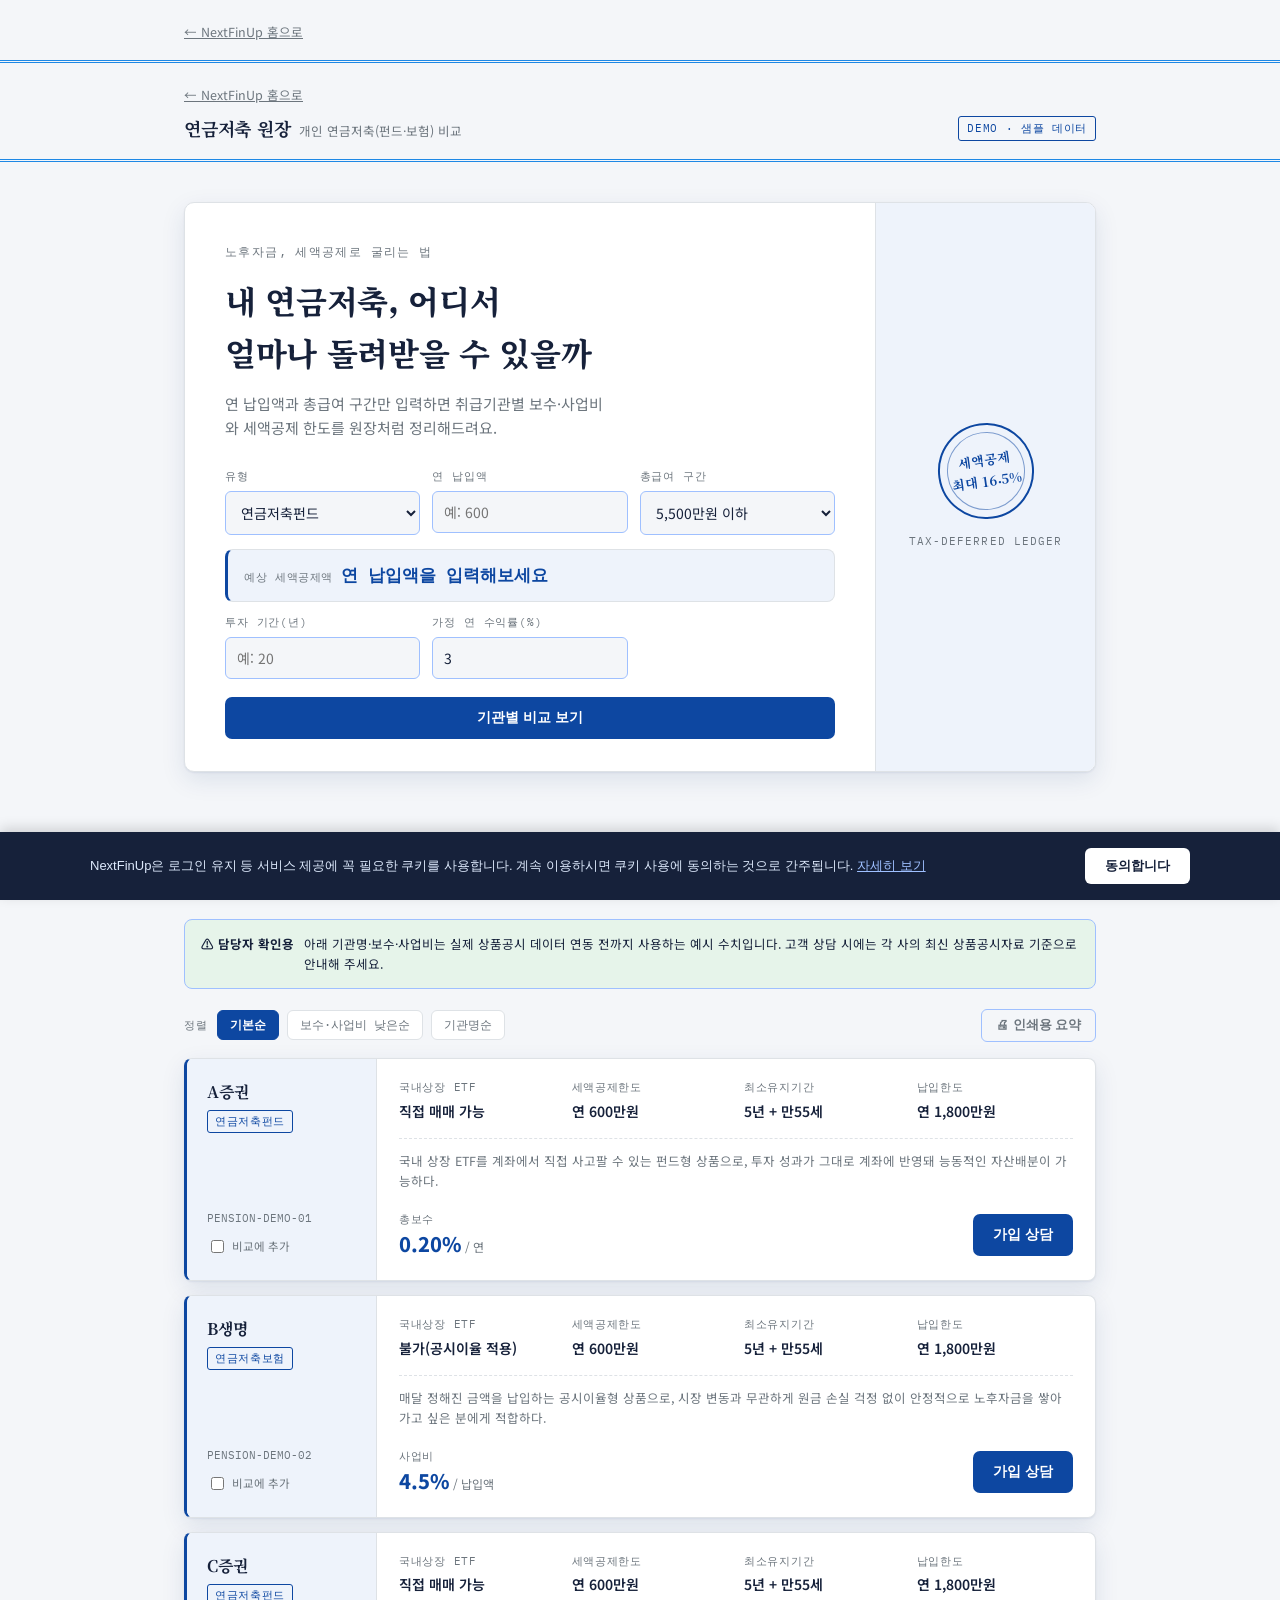
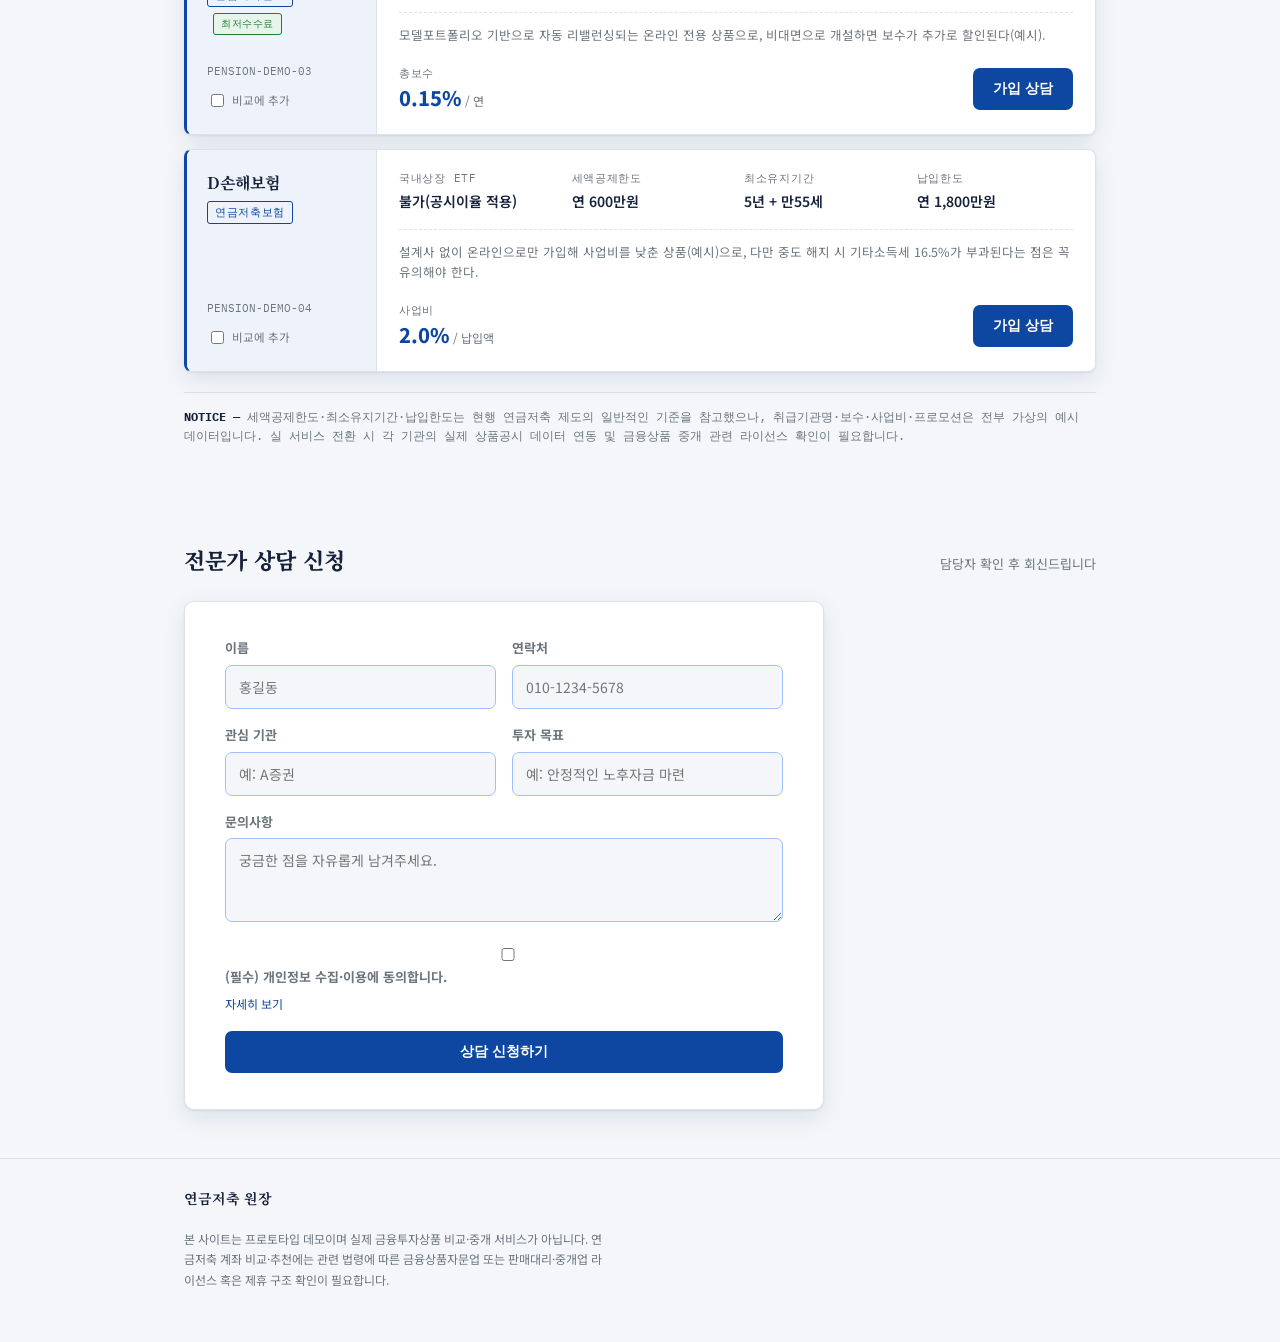
==== index.html @ be90d84a "Extract shared compare/badge/print CSS, clamp calc inputs, fix stale docstring - pension-shared.css:" ====
<!doctype html>
<html lang="ko">
<head>
<meta charset="UTF-8">
<meta name="viewport" content="width=device-width, initial-scale=1.0">
<title>NextFinUp - 연금저축 비교(데모)</title>
<meta name="description" content="연 납입액과 총급여 구간만 입력하면 연금저축 취급기관별 보수·사업비와 세액공제 한도를 한눈에 비교해드립니다.">
<meta property="og:type" content="website">
<meta property="og:title" content="NextFinUp - 연금저축 비교(데모)">
<meta property="og:description" content="연 납입액과 총급여 구간만 입력하면 연금저축 취급기관별 보수·사업비와 세액공제 한도를 한눈에 비교해드립니다.">
<meta name="twitter:card" content="summary">
<meta name="twitter:title" content="NextFinUp - 연금저축 비교(데모)">
<meta name="twitter:description" content="연 납입액과 총급여 구간만 입력하면 연금저축 취급기관별 보수·사업비와 세액공제 한도를 한눈에 비교해드립니다.">
<link rel="icon" type="image/x-icon" href="/static/articles/favicon.ico">
<link rel="icon" type="image/png" sizes="32x32" href="/static/articles/favicon-32x32.png">
<link rel="icon" type="image/png" sizes="16x16" href="/static/articles/favicon-16x16.png">
<link rel="apple-touch-icon" sizes="180x180" href="/static/articles/apple-touch-icon.png">
<link rel="preconnect" href="https://fonts.googleapis.com">
<link href="https://fonts.googleapis.com/css2?family=Noto+Serif+KR:wght@500;600;700&family=Noto+Sans+KR:wght@400;500;700&family=IBM+Plex+Mono:wght@500;600&display=swap" rel="stylesheet">
<style>
  :root {
    /* NextFinUp 브랜드 블루 — 홈페이지(nextfinup.com)와 동일 팔레트 */
    --ink: #16213a;
    --ink-soft: #6c757d;
    --paper: #f4f6f9;
    --card: #ffffff;
    --card-stub: #eef3fb;
    --line: #dee2e6;
    --line-strong: #9fc0ff;
    --accent: #0d47a1;
    --accent-soft: #1e88e5;
    --accent-ink: #ffffff;
    --seal: #c62828;
    --success: #1e7e34;
    --success-bg: #e6f4ea;
    --shadow: 0 1px 2px rgba(13,45,110,0.08), 0 8px 24px rgba(13,45,110,0.10);
  }
  @media (prefers-color-scheme: dark) {
    :root {
      --ink: #eef1f7;
      --ink-soft: #9fb0c9;
      --paper: #0d1626;
      --card: #142238;
      --card-stub: #1b2c47;
      --line: #2c3e5c;
      --line-strong: #3f6fb0;
      --accent: #4d8ee0;
      --accent-soft: #7db3ee;
      --accent-ink: #0d1626;
      --seal: #e57373;
      --success: #7fd19f;
      --success-bg: #163524;
      --shadow: 0 1px 2px rgba(0,0,0,0.3), 0 12px 32px rgba(0,0,0,0.4);
    }
  }
  :root[data-theme="dark"] {
    --ink: #eef1f7; --ink-soft: #9fb0c9; --paper: #0d1626; --card: #142238; --card-stub: #1b2c47;
    --line: #2c3e5c; --line-strong: #3f6fb0; --accent: #4d8ee0; --accent-soft: #7db3ee; --accent-ink: #0d1626;
    --seal: #e57373; --success: #7fd19f; --success-bg: #163524; --shadow: 0 1px 2px rgba(0,0,0,0.3), 0 12px 32px rgba(0,0,0,0.4);
  }
  :root[data-theme="light"] {
    --ink: #16213a; --ink-soft: #6c757d; --paper: #f4f6f9; --card: #ffffff; --card-stub: #eef3fb;
    --line: #dee2e6; --line-strong: #9fc0ff; --accent: #0d47a1; --accent-soft: #1e88e5; --accent-ink: #ffffff;
    --seal: #c62828; --success: #1e7e34; --success-bg: #e6f4ea; --shadow: 0 1px 2px rgba(13,45,110,0.08), 0 8px 24px rgba(13,45,110,0.10);
  }

  * { box-sizing: border-box; }
  html { color-scheme: light dark; }
  body {
    margin: 0;
    background: var(--paper);
    color: var(--ink);
    font-family: 'Noto Sans KR', -apple-system, BlinkMacSystemFont, 'Malgun Gothic', 'Apple SD Gothic Neo', sans-serif;
    line-height: 1.6;
    -webkit-font-smoothing: antialiased;
  }
  .mono { font-family: 'IBM Plex Mono', 'SF Mono', 'Consolas', 'Menlo', monospace; font-variant-numeric: tabular-nums; }
  .serif { font-family: 'Noto Serif KR', serif; }
  a { color: inherit; }
  .wrap { max-width: 960px; margin: 0 auto; padding: 0 24px; }
  h1, h2, h3 { text-wrap: balance; margin: 0; font-family: 'Noto Serif KR', serif; }
  :focus-visible { outline: 2px solid var(--accent); outline-offset: 2px; }

  @media (prefers-reduced-motion: no-preference) {
    .rise { animation: rise 0.6s cubic-bezier(.2,.7,.3,1) both; }
    .rise-delay-1 { animation-delay: .08s; }
    .rise-delay-2 { animation-delay: .16s; }
    @keyframes rise { from { opacity: 0; transform: translateY(10px); } to { opacity: 1; transform: none; } }
  }

  header { padding: 18px 0 16px; border-bottom: 3px double var(--accent-soft); }
  .back-link { font-size: 12.5px; color: var(--ink-soft); }
  .back-link:hover { color: var(--accent); }
  .brand-row { display: flex; align-items: center; justify-content: space-between; gap: 12px; margin-top: 8px; flex-wrap: wrap; }
  .brand { display: flex; align-items: baseline; gap: 8px; }
  .brand-mark { font-family: 'Noto Serif KR', serif; font-weight: 700; font-size: 18px; letter-spacing: -0.01em; }
  .brand-sub { font-size: 12.5px; color: var(--ink-soft); }
  .demo-chip {
    font-family: 'IBM Plex Mono', monospace; font-size: 11px; letter-spacing: 0.06em; text-transform: uppercase;
    color: var(--accent); border: 1px solid var(--accent); border-radius: 3px; padding: 3px 8px;
  }

  /* ---------- hero: passbook cover ---------- */
  .hero { padding: 40px 0; }
  .passbook {
    background: var(--card);
    border: 1px solid var(--line);
    border-radius: 10px;
    box-shadow: var(--shadow);
    display: grid;
    grid-template-columns: 1fr 220px;
    overflow: hidden;
    position: relative;
  }
  .passbook-main { padding: 40px 40px 32px; }
  .eyebrow {
    font-family: 'IBM Plex Mono', monospace; font-size: 11.5px; letter-spacing: 0.12em; text-transform: uppercase;
    color: var(--ink-soft); margin-bottom: 14px;
  }
  .hero-title { font-size: 32px; font-weight: 800; letter-spacing: -0.01em; max-width: 22ch; }
  .hero-desc { margin: 14px 0 28px; color: var(--ink-soft); font-size: 15px; max-width: 48ch; }

  .calc-grid { display: grid; grid-template-columns: repeat(3, 1fr); gap: 12px; }
  .field label {
    display: block; font-family: 'IBM Plex Mono', monospace; font-size: 10.5px; letter-spacing: 0.08em;
    text-transform: uppercase; color: var(--ink-soft); margin-bottom: 6px;
  }
  .field input, .field select {
    width: 100%; background: var(--paper); border: 1px solid var(--line-strong); border-radius: 6px;
    padding: 10px 11px; font-size: 14px; color: var(--ink); font-family: inherit;
  }
  .field input:focus, .field select:focus { border-color: var(--accent); }

  .calc-result {
    display: flex; align-items: baseline; flex-wrap: wrap; gap: 8px;
    margin-top: 14px; padding: 12px 16px;
    background: var(--card-stub); border: 1px solid var(--line); border-left: 3px solid var(--accent);
    border-radius: 8px;
    transition: border-color 0.2s ease, background-color 0.2s ease;
  }
  .calc-result-label {
    font-family: 'IBM Plex Mono', monospace; font-size: 10.5px; letter-spacing: 0.06em; text-transform: uppercase; color: var(--ink-soft);
  }
  .calc-result-value { font-size: 17px; font-weight: 800; color: var(--accent); }
  .calc-result-note { font-size: 11px; color: var(--ink-soft); }
  @media (prefers-reduced-motion: no-preference) {
    .calc-result.updated { animation: calc-pulse 0.4s ease; }
  }
  @keyframes calc-pulse { 0% { background: var(--success-bg); } 100% { background: var(--card-stub); } }

  .calc-grid-sim { margin-top: 12px; }
  .calc-result-sim { margin-top: 10px; }
  .calc-sim-disclaimer {
    flex-basis: 100%; font-size: 10.5px; color: var(--ink-soft); line-height: 1.5; margin-top: 4px;
  }

  .btn {
    display: inline-flex; align-items: center; justify-content: center; gap: 6px; border: none; border-radius: 7px;
    font-weight: 700; font-size: 14px; cursor: pointer; padding: 12px 20px; background: var(--accent); color: var(--accent-ink);
    transition: transform 0.2s cubic-bezier(.2,.8,.2,1), box-shadow 0.2s cubic-bezier(.2,.8,.2,1);
  }
  .btn:hover { transform: translateY(-2px); box-shadow: 0 8px 20px rgba(13,71,161,0.30); }
  .btn:active { transform: translateY(0); }
  .btn-block { width: 100%; margin-top: 18px; }

  /* passbook cover panel with wax-seal stamp */
  .passbook-cover {
    background: var(--card-stub);
    border-left: 1px solid var(--line);
    padding: 28px;
    display: flex;
    flex-direction: column;
    align-items: center;
    justify-content: center;
    gap: 14px;
  }
  .seal {
    width: 96px; height: 96px; border-radius: 50%;
    border: 2px solid var(--accent);
    color: var(--accent);
    display: flex; align-items: center; justify-content: center;
    text-align: center;
    font-family: 'Noto Serif KR', serif; font-weight: 700; font-size: 13px; letter-spacing: 0.02em;
    transform: rotate(-8deg);
    position: relative;
    transition: transform 0.3s cubic-bezier(.2,.8,.2,1);
  }
  .passbook:hover .seal { transform: rotate(0deg) scale(1.04); }
  .seal::before {
    content: ""; position: absolute; inset: 7px; border: 1px solid var(--accent); border-radius: 50%; opacity: .5;
  }
  .cover-label { font-family: 'IBM Plex Mono', monospace; font-size: 10.5px; letter-spacing: 0.1em; text-transform: uppercase; color: var(--ink-soft); text-align: center; }

  @media (max-width: 760px) {
    .passbook { grid-template-columns: 1fr; }
    .passbook-cover { border-left: none; border-top: 1px solid var(--line); flex-direction: row; padding: 20px; }
    .calc-grid { grid-template-columns: 1fr 1fr; }
  }

  section { padding: 48px 0; }
  .section-head { display: flex; align-items: baseline; justify-content: space-between; gap: 16px; margin-bottom: 24px; flex-wrap: wrap; }
  .section-title { font-size: 22px; font-weight: 800; }
  .section-note { font-size: 13px; color: var(--ink-soft); }

  .sort-bar { display: flex; align-items: center; gap: 8px; margin-bottom: 16px; flex-wrap: wrap; }
  .sort-label { font-family: 'IBM Plex Mono', monospace; font-size: 10.5px; letter-spacing: 0.06em; text-transform: uppercase; color: var(--ink-soft); margin-right: 2px; }
  .sort-btn {
    font-family: 'IBM Plex Mono', monospace; font-size: 11.5px; color: var(--ink-soft);
    background: var(--card); border: 1px solid var(--line); border-radius: 6px; padding: 6px 12px;
    cursor: pointer; transition: color 0.2s ease, border-color 0.2s ease, background-color 0.2s ease, transform 0.2s ease;
  }
  .sort-btn:hover { color: var(--accent); border-color: var(--line-strong); transform: translateY(-1px); }
  .sort-btn.active { color: var(--accent-ink); background: var(--accent); border-color: var(--accent); font-weight: 700; }

  /* ---------- comparison: ledger entry cards ---------- */
  .plans { display: flex; flex-direction: column; gap: 14px; transition: opacity 0.18s ease; }
  .plans.resorting { opacity: 0.35; }
  .ledger-entry {
    background: var(--card);
    border: 1px solid var(--line);
    border-left: 3px solid var(--accent);
    border-radius: 8px;
    box-shadow: var(--shadow);
    display: grid;
    grid-template-columns: 190px 1fr;
    overflow: hidden;
    transition: box-shadow 0.25s cubic-bezier(.2,.8,.2,1), border-color 0.25s ease;
  }
  .ledger-entry:hover {
    box-shadow: 0 6px 12px rgba(13,45,110,0.10), 0 20px 40px rgba(13,45,110,0.14);
    border-color: var(--line-strong);
  }

  .ledger-stub {
    background: var(--card-stub);
    padding: 20px;
    border-right: 1px solid var(--line);
    display: flex; flex-direction: column; justify-content: space-between;
  }
  .inst-name { font-family: 'Noto Serif KR', serif; font-size: 16px; font-weight: 700; }
  .type-tag {
    display: inline-block; margin-top: 6px; font-family: 'IBM Plex Mono', monospace; font-size: 10.5px;
    letter-spacing: 0.06em; text-transform: uppercase; color: var(--accent); border: 1px solid var(--accent);
    border-radius: 3px; padding: 2px 7px;
  }
  .acct-footer { margin-top: 14px; }
  .acct-no { font-family: 'IBM Plex Mono', monospace; font-size: 11px; color: var(--ink-soft); }

  .ledger-body { padding: 20px 22px; display: flex; flex-direction: column; gap: 16px; }
  .ledger-grid { display: grid; grid-template-columns: repeat(4, 1fr); gap: 16px; }
  .ledger-item .k { font-family: 'IBM Plex Mono', monospace; font-size: 10.5px; letter-spacing: 0.07em; text-transform: uppercase; color: var(--ink-soft); margin-bottom: 4px; }
  .ledger-item .v { font-size: 14px; font-weight: 600; }
  .ledger-feature { font-size: 12.5px; color: var(--ink-soft); border-top: 1px dashed var(--line); padding-top: 12px; }

  .ledger-footer { display: flex; align-items: center; justify-content: space-between; gap: 16px; padding-top: 4px; }
  .fee .k { font-family: 'IBM Plex Mono', monospace; font-size: 10.5px; letter-spacing: 0.07em; text-transform: uppercase; color: var(--ink-soft); }
  .fee .v { font-size: 20px; font-weight: 800; color: var(--accent); }
  .fee .unit { font-size: 12px; font-weight: 400; color: var(--ink-soft); margin-left: 4px; }

  @media (max-width: 700px) {
    .ledger-entry { grid-template-columns: 1fr; }
    .ledger-stub { border-right: none; border-bottom: 1px solid var(--line); flex-direction: row; align-items: center; justify-content: space-between; }
    .ledger-body { padding: 16px 18px; gap: 14px; }
    .ledger-grid { grid-template-columns: 1fr 1fr; gap: 12px; }
    .ledger-footer { flex-direction: column; align-items: stretch; gap: 12px; }
    .ledger-footer .btn { width: 100%; }
    .ledger-footer { flex-direction: column; align-items: stretch; }
  }

  .terms-strip {
    margin-top: 20px; padding-top: 14px; border-top: 1px solid var(--line);
    font-family: 'IBM Plex Mono', monospace; font-size: 11.5px; line-height: 1.7; color: var(--ink-soft);
  }
  .terms-strip strong { color: var(--ink); }

  .consult { background: var(--card); border: 1px solid var(--line); border-radius: 10px; box-shadow: var(--shadow); padding: 36px 40px; max-width: 640px; }
  .consult-grid { display: grid; grid-template-columns: 1fr 1fr; gap: 16px; }
  .consult-grid .full { grid-column: 1 / -1; }
  .consult-grid label { display: block; font-size: 13px; font-weight: 700; color: var(--ink-soft); margin-bottom: 6px; }
  .consult-grid input, .consult-grid textarea {
    width: 100%; background: var(--paper); border: 1px solid var(--line-strong); border-radius: 7px;
    padding: 11px 13px; font-size: 14px; color: var(--ink); font-family: inherit;
  }
  .consult-grid input:focus, .consult-grid textarea:focus { border-color: var(--accent); }
  .consult-success { display: none; margin-top: 14px; background: var(--success-bg); color: var(--success); padding: 12px 16px; border-radius: 8px; font-size: 13px; font-weight: 600; }
  @media (max-width: 560px) { .consult { padding: 28px 22px; } .consult-grid { grid-template-columns: 1fr; } }

  .data-callout {
    display: flex; gap: 10px; align-items: flex-start; margin-bottom: 20px; padding: 14px 16px;
    background: var(--success-bg); border: 1px solid var(--line-strong); border-radius: 8px;
    font-size: 12.5px; line-height: 1.6; color: var(--ink);
  }
  .data-callout strong { white-space: nowrap; }

  .consent-row { display: flex; align-items: flex-start; gap: 8px; font-size: 12.5px; color: var(--ink-soft); }
  .consent-row input[type="checkbox"] { margin-top: 3px; flex-shrink: 0; }
  .consent-details { margin-top: 6px; font-size: 12px; color: var(--ink-soft); }
  .consent-details summary { cursor: pointer; color: var(--accent); display: inline; }
  .consent-details[open] summary { margin-bottom: 6px; }
  .consent-notice { margin: 6px 0 0; padding-left: 16px; }
  .consent-notice li { margin-bottom: 2px; }

  footer { border-top: 1px solid var(--line); padding: 28px 0 40px; }
  .footer-row { display: flex; flex-direction: column; gap: 8px; }
  .footer-brand { font-family: 'Noto Serif KR', serif; font-weight: 700; font-size: 14px; }
  .footer-note { font-size: 12px; color: var(--ink-soft); max-width: 60ch; line-height: 1.7; }
</style>
<link rel="stylesheet" href="pension-shared.css">
</head>
<body>

  <header id="app-header-fallback" style="visibility: hidden;">
    <div class="wrap">
      <a href="/" class="back-link">← NextFinUp 홈으로</a>
    </div>
  </header>
  <script>
    fetch('/partials/header/').then(function (r) { return r.ok ? r.text() : Promise.reject(); })
      .then(function (html) {
        var fallback = document.getElementById('app-header-fallback');
        var wrapper = document.createElement('div');
        wrapper.innerHTML = html;
        fallback.replaceWith.apply(fallback, Array.from(wrapper.childNodes));
      })
      .catch(function () {
        document.getElementById('app-header-fallback').style.visibility = 'visible';
      });
  </script>

  <header>
    <div class="wrap">
      <a href="/" class="back-link">← NextFinUp 홈으로</a>
      <div class="brand-row">
        <div class="brand">
          <span class="brand-mark">연금저축 원장</span>
          <span class="brand-sub">개인 연금저축(펀드·보험) 비교</span>
        </div>
        <span class="demo-chip">Demo · 샘플 데이터</span>
      </div>
    </div>
  </header>

  <section class="hero">
    <div class="wrap">
      <div class="passbook rise">
        <div class="passbook-main">
          <div class="eyebrow">노후자금, 세액공제로 굴리는 법</div>
          <h1 class="hero-title">내 연금저축, 어디서<br>얼마나 돌려받을 수 있을까</h1>
          <p class="hero-desc">연 납입액과 총급여 구간만 입력하면 취급기관별 보수·사업비와 세액공제 한도를 원장처럼 정리해드려요.</p>

          <div class="calc-grid">
            <div class="field">
              <label for="type">유형</label>
              <select id="type">
                <option>연금저축펀드</option>
                <option>연금저축보험</option>
              </select>
            </div>
            <div class="field">
              <label for="amount">연 납입액</label>
              <input id="amount" type="number" placeholder="예: 600" min="0" max="1800" oninput="if(this.value>1800) this.value=1800">
            </div>
            <div class="field">
              <label for="salary">총급여 구간</label>
              <select id="salary">
                <option>5,500만원 이하</option>
                <option>5,500만원 초과</option>
              </select>
            </div>
          </div>
          <div class="calc-result" id="calcResult" aria-live="polite">
            <span class="calc-result-label">예상 세액공제액</span>
            <span class="calc-result-value mono" id="calcResultValue">연 납입액을 입력해보세요</span>
            <span class="calc-result-note mono" id="calcResultNote"></span>
          </div>

          <div class="calc-grid calc-grid-sim">
            <div class="field">
              <label for="years">투자 기간(년)</label>
              <input id="years" type="number" placeholder="예: 20" min="1" max="60" oninput="if(this.value>60) this.value=60">
            </div>
            <div class="field">
              <label for="returnRate">가정 연 수익률(%)</label>
              <input id="returnRate" type="number" placeholder="예: 3" min="0" max="15" step="0.1" value="3" oninput="if(this.value>15) this.value=15">
            </div>
          </div>
          <div class="calc-result calc-result-sim" id="calcSimResult" aria-live="polite" style="display:none;">
            <span class="calc-result-label">예상 만기 적립금</span>
            <span class="calc-result-value mono" id="calcSimValue">-</span>
            <span class="calc-result-note mono" id="calcSimNote"></span>
            <p class="calc-sim-disclaimer">사용자가 입력한 가정 수익률로 계산한 단순 추정치이며, 보수·사업비·세금은 반영하지 않았습니다. 실제 수익률을 보장하지 않으며 투자권유가 아닙니다.</p>
          </div>

          <button type="button" class="btn btn-block" onclick="document.getElementById('plans').scrollIntoView({behavior:'smooth'})">기관별 비교 보기</button>
        </div>
        <div class="passbook-cover">
          <div class="seal">세액공제<br>최대 16.5%</div>
          <div class="cover-label">Tax-Deferred Ledger</div>
        </div>
      </div>
    </div>
  </section>

  <section id="plans">
    <div class="wrap">
      <div class="section-head">
        <h2 class="section-title">취급기관 비교 원장</h2>
        <span class="section-note">예시 데이터 4건</span>
      </div>

      <div class="data-callout">
        <strong>⚠ 담당자 확인용</strong>
        <span>아래 기관명·보수·사업비는 실제 상품공시 데이터 연동 전까지 사용하는 예시 수치입니다. 고객 상담 시에는 각 사의 최신 상품공시자료 기준으로 안내해 주세요.</span>
      </div>

      <div class="sort-bar" role="group" aria-label="비교 원장 정렬">
        <span class="sort-label">정렬</span>
        <button type="button" class="sort-btn active" data-sort="default">기본순</button>
        <button type="button" class="sort-btn" data-sort="fee">보수·사업비 낮은순</button>
        <button type="button" class="sort-btn" data-sort="name">기관명순</button>
        <button type="button" class="print-btn" style="margin-left:auto" onclick="window.print()">🖨 인쇄용 요약</button>
      </div>

      <div class="plans" id="plans-list">

        <div class="ledger-entry rise" data-fee="0.20" data-name="A증권">
          <div class="ledger-stub">
            <div>
              <div class="inst-name">A증권</div>
              <span class="type-tag">연금저축펀드</span>
            </div>
            <div class="acct-footer">
              <div class="acct-no mono">PENSION-DEMO-01</div>
              <label class="compare-check"><input type="checkbox" class="compare-cb" onchange="toggleCompare(this)"> 비교에 추가</label>
            </div>
          </div>
          <div class="ledger-body">
            <div class="ledger-grid">
              <div class="ledger-item"><div class="k">국내상장 ETF</div><div class="v">직접 매매 가능</div></div>
              <div class="ledger-item"><div class="k">세액공제한도</div><div class="v">연 600만원</div></div>
              <div class="ledger-item"><div class="k">최소유지기간</div><div class="v">5년 + 만55세</div></div>
              <div class="ledger-item"><div class="k">납입한도</div><div class="v">연 1,800만원</div></div>
            </div>
            <div class="ledger-feature">국내 상장 ETF를 계좌에서 직접 사고팔 수 있는 펀드형 상품으로, 투자 성과가 그대로 계좌에 반영돼 능동적인 자산배분이 가능하다.</div>
            <div class="ledger-footer">
              <div class="fee"><div class="k">총보수</div><div class="v">0.20%<span class="unit">/ 연</span></div></div>
              <button class="btn" onclick="selectPlan('A증권')">가입 상담</button>
            </div>
          </div>
        </div>

        <div class="ledger-entry rise rise-delay-1" data-fee="4.5" data-name="B생명">
          <div class="ledger-stub">
            <div>
              <div class="inst-name">B생명</div>
              <span class="type-tag">연금저축보험</span>
            </div>
            <div class="acct-footer">
              <div class="acct-no mono">PENSION-DEMO-02</div>
              <label class="compare-check"><input type="checkbox" class="compare-cb" onchange="toggleCompare(this)"> 비교에 추가</label>
            </div>
          </div>
          <div class="ledger-body">
            <div class="ledger-grid">
              <div class="ledger-item"><div class="k">국내상장 ETF</div><div class="v">불가(공시이율 적용)</div></div>
              <div class="ledger-item"><div class="k">세액공제한도</div><div class="v">연 600만원</div></div>
              <div class="ledger-item"><div class="k">최소유지기간</div><div class="v">5년 + 만55세</div></div>
              <div class="ledger-item"><div class="k">납입한도</div><div class="v">연 1,800만원</div></div>
            </div>
            <div class="ledger-feature">매달 정해진 금액을 납입하는 공시이율형 상품으로, 시장 변동과 무관하게 원금 손실 걱정 없이 안정적으로 노후자금을 쌓아가고 싶은 분에게 적합하다.</div>
            <div class="ledger-footer">
              <div class="fee"><div class="k">사업비</div><div class="v">4.5%<span class="unit">/ 납입액</span></div></div>
              <button class="btn" onclick="selectPlan('B생명')">가입 상담</button>
            </div>
          </div>
        </div>

        <div class="ledger-entry rise rise-delay-2" data-fee="0.15" data-name="C증권">
          <div class="ledger-stub">
            <div>
              <div class="inst-name">C증권</div>
              <span class="type-tag">연금저축펀드</span>
            </div>
            <div class="acct-footer">
              <div class="acct-no mono">PENSION-DEMO-03</div>
              <label class="compare-check"><input type="checkbox" class="compare-cb" onchange="toggleCompare(this)"> 비교에 추가</label>
            </div>
          </div>
          <div class="ledger-body">
            <div class="ledger-grid">
              <div class="ledger-item"><div class="k">국내상장 ETF</div><div class="v">직접 매매 가능</div></div>
              <div class="ledger-item"><div class="k">세액공제한도</div><div class="v">연 600만원</div></div>
              <div class="ledger-item"><div class="k">최소유지기간</div><div class="v">5년 + 만55세</div></div>
              <div class="ledger-item"><div class="k">납입한도</div><div class="v">연 1,800만원</div></div>
            </div>
            <div class="ledger-feature">모델포트폴리오 기반으로 자동 리밸런싱되는 온라인 전용 상품으로, 비대면으로 개설하면 보수가 추가로 할인된다(예시).</div>
            <div class="ledger-footer">
              <div class="fee"><div class="k">총보수</div><div class="v">0.15%<span class="unit">/ 연</span></div></div>
              <button class="btn" onclick="selectPlan('C증권')">가입 상담</button>
            </div>
          </div>
        </div>

        <div class="ledger-entry rise rise-delay-2" data-fee="2.0" data-name="D손해보험">
          <div class="ledger-stub">
            <div>
              <div class="inst-name">D손해보험</div>
              <span class="type-tag">연금저축보험</span>
            </div>
            <div class="acct-footer">
              <div class="acct-no mono">PENSION-DEMO-04</div>
              <label class="compare-check"><input type="checkbox" class="compare-cb" onchange="toggleCompare(this)"> 비교에 추가</label>
            </div>
          </div>
          <div class="ledger-body">
            <div class="ledger-grid">
              <div class="ledger-item"><div class="k">국내상장 ETF</div><div class="v">불가(공시이율 적용)</div></div>
              <div class="ledger-item"><div class="k">세액공제한도</div><div class="v">연 600만원</div></div>
              <div class="ledger-item"><div class="k">최소유지기간</div><div class="v">5년 + 만55세</div></div>
              <div class="ledger-item"><div class="k">납입한도</div><div class="v">연 1,800만원</div></div>
            </div>
            <div class="ledger-feature">설계사 없이 온라인으로만 가입해 사업비를 낮춘 상품(예시)으로, 다만 중도 해지 시 기타소득세 16.5%가 부과된다는 점은 꼭 유의해야 한다.</div>
            <div class="ledger-footer">
              <div class="fee"><div class="k">사업비</div><div class="v">2.0%<span class="unit">/ 납입액</span></div></div>
              <button class="btn" onclick="selectPlan('D손해보험')">가입 상담</button>
            </div>
          </div>
        </div>

      </div>

      <div class="terms-strip">
        <strong>NOTICE —</strong> 세액공제한도·최소유지기간·납입한도는 현행 연금저축 제도의 일반적인 기준을 참고했으나, 취급기관명·보수·사업비·프로모션은
        전부 가상의 예시 데이터입니다. 실 서비스 전환 시 각 기관의 실제 상품공시 데이터 연동 및 금융상품 중개 관련 라이선스 확인이 필요합니다.
      </div>
    </div>
  </section>

  <section id="consult">
    <div class="wrap">
      <div class="section-head">
        <h2 class="section-title">전문가 상담 신청</h2>
        <span class="section-note">담당자 확인 후 회신드립니다</span>
      </div>

      <form class="consult" onsubmit="return submitConsult(event)">
        <div class="consult-grid">
          <div>
            <label for="name">이름</label>
            <input id="name" type="text" required placeholder="홍길동">
          </div>
          <div>
            <label for="phone">연락처</label>
            <input id="phone" type="tel" required placeholder="010-1234-5678" pattern="01[0-9]-?[0-9]{3,4}-?[0-9]{4}" title="010-1234-5678 형식으로 입력해주세요">
          </div>
          <div>
            <label for="planField">관심 기관</label>
            <input id="planField" type="text" placeholder="예: A증권">
          </div>
          <div>
            <label for="goal">투자 목표</label>
            <input id="goal" type="text" placeholder="예: 안정적인 노후자금 마련">
          </div>
          <div class="full">
            <label for="msg">문의사항</label>
            <textarea id="msg" rows="3" placeholder="궁금한 점을 자유롭게 남겨주세요."></textarea>
          </div>
          <div class="full">
            <label class="consent-row">
              <input type="checkbox" id="consent" required>
              <span>(필수) 개인정보 수집·이용에 동의합니다.</span>
            </label>
            <details class="consent-details">
              <summary>자세히 보기</summary>
              <ul class="consent-notice">
                <li>수집 항목: 이름, 연락처, 관심 기관, 투자 목표, 문의 내용</li>
                <li>수집 목적: 연금저축 상담 신청 접수 및 회신</li>
                <li>보유 기간: 상담 완료 후 1년(관련 법령에 따른 보관 의무가 있는 경우 해당 기간)</li>
                <li>동의를 거부할 권리가 있으며, 동의 거부 시 상담 신청 접수가 제한됩니다.</li>
              </ul>
            </details>
          </div>
        </div>
        <input type="text" id="website" name="website" autocomplete="off" tabindex="-1" style="position:absolute; left:-9999px; width:1px; height:1px; opacity:0;" aria-hidden="true">
        <button type="submit" class="btn btn-block" id="consultSubmitBtn">상담 신청하기</button>
        <div class="consult-success" id="consultSuccess">신청이 접수되었습니다. 담당자가 남겨주신 연락처로 안내드립니다.</div>
        <div class="consult-success" id="consultError" style="display:none; background:rgba(198,40,40,0.1); color:var(--seal);">신청에 실패했습니다. 잠시 후 다시 시도해주세요.</div>
      </form>
    </div>
  </section>

  <footer>
    <div class="wrap footer-row">
      <div class="footer-brand">연금저축 원장</div>
      <p class="footer-note">
        본 사이트는 프로토타입 데모이며 실제 금융투자상품 비교·중개 서비스가 아닙니다. 연금저축 계좌 비교·추천에는 관련 법령에 따른
        금융상품자문업 또는 판매대리·중개업 라이선스 혹은 제휴 구조 확인이 필요합니다.
      </p>
    </div>
  </footer>

  <script>
    (function () {
      var amountEl = document.getElementById('amount');
      var salaryEl = document.getElementById('salary');
      var resultBox = document.getElementById('calcResult');
      var valueEl = document.getElementById('calcResultValue');
      var noteEl = document.getElementById('calcResultNote');
      var CAP = 6000000; // 연금저축 단독 세액공제 한도 600만원

      function updateCalc() {
        var man = parseFloat(amountEl.value);
        if (!man || man <= 0) {
          valueEl.textContent = '연 납입액을 입력해보세요';
          noteEl.textContent = '';
          return;
        }
        var amount = man * 10000;
        var overBracket = salaryEl.value.indexOf('초과') !== -1;
        var rate = overBracket ? 0.132 : 0.165;
        var base = Math.min(amount, CAP);
        var deduction = Math.round(base * rate);
        valueEl.textContent = '약 ' + deduction.toLocaleString('ko-KR') + '원';
        noteEl.textContent = '공제 대상 ' + base.toLocaleString('ko-KR') + '원 × ' + (rate * 100).toFixed(1) + '%'
          + (amount > CAP ? ' (한도 600만원 초과분 제외)' : '');
        resultBox.classList.remove('updated');
        void resultBox.offsetWidth;
        resultBox.classList.add('updated');
      }

      amountEl.addEventListener('input', updateCalc);
      salaryEl.addEventListener('change', updateCalc);
    })();

    (function () {
      var amountEl = document.getElementById('amount');
      var yearsEl = document.getElementById('years');
      var rateEl = document.getElementById('returnRate');
      var box = document.getElementById('calcSimResult');
      var valueEl = document.getElementById('calcSimValue');
      var noteEl = document.getElementById('calcSimNote');

      function updateSim() {
        var man = parseFloat(amountEl.value);
        var years = parseFloat(yearsEl.value);
        var ratePct = parseFloat(rateEl.value);
        if (!man || man <= 0 || !years || years <= 0 || isNaN(ratePct)) {
          box.style.display = 'none';
          return;
        }
        var annual = man * 10000;
        var r = ratePct / 100;
        var fv = r === 0 ? annual * years : annual * (Math.pow(1 + r, years) - 1) / r;
        valueEl.textContent = '약 ' + Math.round(fv).toLocaleString('ko-KR') + '원';
        noteEl.textContent = '연 ' + man.toLocaleString('ko-KR') + '만원 × ' + years + '년, 가정 수익률 ' + ratePct + '%';
        box.style.display = 'flex';
      }

      amountEl.addEventListener('input', updateSim);
      yearsEl.addEventListener('input', updateSim);
      rateEl.addEventListener('input', updateSim);
    })();

    (function () {
      var list = document.getElementById('plans-list');
      if (!list) return;
      var entries = Array.prototype.slice.call(list.children);
      var lowest = entries.reduce(function (min, el) {
        return parseFloat(el.dataset.fee) < parseFloat(min.dataset.fee) ? el : min;
      }, entries[0]);
      if (lowest) {
        var badge = document.createElement('span');
        badge.className = 'best-fee-badge';
        badge.textContent = '최저수수료';
        lowest.querySelector('.type-tag').insertAdjacentElement('afterend', badge);
      }
    })();

    (function () {
      var list = document.getElementById('plans-list');
      var buttons = document.querySelectorAll('.sort-btn');
      if (!list || !buttons.length) return;
      var defaultOrder = Array.prototype.slice.call(list.children);

      function sortBy(mode) {
        var items;
        if (mode === 'fee') {
          items = Array.prototype.slice.call(list.children).sort(function (a, b) {
            return parseFloat(a.dataset.fee) - parseFloat(b.dataset.fee);
          });
        } else if (mode === 'name') {
          items = Array.prototype.slice.call(list.children).sort(function (a, b) {
            return a.dataset.name.localeCompare(b.dataset.name, 'ko');
          });
        } else {
          items = defaultOrder;
        }
        list.classList.add('resorting');
        setTimeout(function () {
          items.forEach(function (el) { list.appendChild(el); });
          list.classList.remove('resorting');
        }, 180);
      }

      buttons.forEach(function (btn) {
        btn.setAttribute('aria-pressed', btn.classList.contains('active') ? 'true' : 'false');
        btn.addEventListener('click', function () {
          buttons.forEach(function (b) { b.classList.remove('active'); b.setAttribute('aria-pressed', 'false'); });
          btn.classList.add('active');
          btn.setAttribute('aria-pressed', 'true');
          sortBy(btn.dataset.sort);
        });
      });
    })();

    document.addEventListener('keydown', function (e) {
      if (e.key === 'Escape') { closeCompareModal(); }
    });

    var compareSet = new Set();

    function toggleCompare(cb) {
      var card = cb.closest('.ledger-entry');
      var name = card.dataset.name;
      if (cb.checked) { compareSet.add(name); } else { compareSet.delete(name); }
      var bar = document.getElementById('compareBar');
      document.getElementById('compareCount').textContent = compareSet.size;
      bar.style.display = compareSet.size >= 2 ? 'flex' : 'none';
    }

    function clearCompare() {
      compareSet.clear();
      document.querySelectorAll('.compare-cb').forEach(function (cb) { cb.checked = false; });
      document.getElementById('compareBar').style.display = 'none';
      closeCompareModal();
    }

    function openCompareModal() {
      var cards = Array.prototype.slice.call(document.querySelectorAll('.ledger-entry')).filter(function (c) {
        return compareSet.has(c.dataset.name);
      });
      if (!cards.length) return;

      var rows = [
        { label: '유형', get: function (c) { return c.querySelector('.type-tag').textContent; } }
      ];
      var gridItemCount = cards[0].querySelectorAll('.ledger-item').length;
      for (var i = 0; i < gridItemCount; i++) {
        (function (idx) {
          var label = cards[0].querySelectorAll('.ledger-item')[idx].querySelector('.k').textContent;
          rows.push({ label: label, get: function (c) {
            var items = c.querySelectorAll('.ledger-item');
            return items[idx] ? items[idx].querySelector('.v').textContent : '-';
          }});
        })(i);
      }
      rows.push({ label: '수수료', get: function (c) {
        return c.querySelector('.fee .k').textContent + ' ' + c.querySelector('.fee .v').textContent;
      }});

      var html = '<table class="compare-table"><thead><tr><th></th>';
      cards.forEach(function (c) { html += '<th>' + c.dataset.name + '</th>'; });
      html += '</tr></thead><tbody>';
      rows.forEach(function (row) {
        html += '<tr><td class="k-col">' + row.label + '</td>';
        cards.forEach(function (c) { html += '<td>' + row.get(c) + '</td>'; });
        html += '</tr>';
      });
      html += '</tbody></table>';
      document.getElementById('compareTableWrap').innerHTML = html;
      document.getElementById('compareModal').style.display = 'flex';
    }

    function closeCompareModal() {
      document.getElementById('compareModal').style.display = 'none';
    }

    function selectPlan(name) {
      document.getElementById('planField').value = name;
      document.getElementById('consult').scrollIntoView({ behavior: 'smooth' });
    }
    function submitConsult(e) {
      e.preventDefault();
      const form = e.target;
      const btn = document.getElementById('consultSubmitBtn');
      const successEl = document.getElementById('consultSuccess');
      const errorEl = document.getElementById('consultError');
      successEl.style.display = 'none';
      errorEl.style.display = 'none';
      btn.disabled = true;
      btn.textContent = '전송 중...';

      const body = new URLSearchParams({
        product: 'PENSION',
        name: document.getElementById('name').value,
        phone: document.getElementById('phone').value,
        interest: document.getElementById('planField').value,
        goal: document.getElementById('goal').value,
        message: document.getElementById('msg').value,
        website: document.getElementById('website').value,
        consent: document.getElementById('consent').checked ? '1' : '',
      });

      fetch('/api/consult/', { method: 'POST', headers: { 'Content-Type': 'application/x-www-form-urlencoded' }, body })
        .then(res => res.json().catch(() => ({ ok: false })))
        .then(data => {
          if (data.ok) {
            successEl.style.display = 'block';
            form.reset();
          } else {
            errorEl.textContent = data.error || '신청에 실패했습니다. 잠시 후 다시 시도해주세요.';
            errorEl.style.display = 'block';
          }
        })
        .catch(() => {
          errorEl.textContent = '네트워크 오류로 신청에 실패했습니다. 잠시 후 다시 시도해주세요.';
          errorEl.style.display = 'block';
        })
        .finally(() => {
          btn.disabled = false;
          btn.textContent = '상담 신청하기';
        });
      return false;
    }
  </script>

  <div id="compareBar" class="compare-bar" style="display:none;">
    <span class="compare-bar-text"><b id="compareCount">0</b>개 상품 비교 중</span>
    <button type="button" class="btn" onclick="openCompareModal()">비교표 보기</button>
    <button type="button" class="btn-ghost" onclick="clearCompare()">초기화</button>
  </div>

  <div id="compareModal" class="modal-overlay" style="display:none;" onclick="if(event.target===this) closeCompareModal()">
    <div class="modal-box" role="dialog" aria-modal="true" aria-labelledby="compareModalTitle">
      <div class="modal-head">
        <span class="modal-title" id="compareModalTitle">상품 비교</span>
        <button type="button" class="modal-close" onclick="closeCompareModal()">닫기 ✕</button>
      </div>
      <div id="compareTableWrap"></div>
    </div>
  </div>

  <div id="cookieConsentBanner" style="display:none; position:fixed; bottom:0; left:0; right:0; z-index:9999; background:#16213a; color:#fff; padding:16px 20px; box-shadow:0 -4px 12px rgba(0,0,0,0.15); font-family:'Pretendard', -apple-system, BlinkMacSystemFont, 'Segoe UI', Roboto, sans-serif;">
    <div style="max-width:1100px; margin:0 auto; display:flex; align-items:center; justify-content:space-between; gap:16px; flex-wrap:wrap;">
      <p style="margin:0; font-size:13px; line-height:1.6; flex:1; min-width:240px; color:#dce8fb;">
        NextFinUp은 로그인 유지 등 서비스 제공에 꼭 필요한 쿠키를 사용합니다. 계속 이용하시면 쿠키 사용에 동의하는 것으로 간주됩니다.
        <a href="/privacy-policy/" style="color:#9fc0ff; text-decoration:underline;">자세히 보기</a>
      </p>
      <button type="button" onclick="acceptCookieConsent()" style="background:#fff; color:#16213a; border:none; border-radius:6px; padding:9px 20px; font-size:13px; font-weight:700; cursor:pointer; white-space:nowrap;">동의합니다</button>
    </div>
  </div>
  <script>
    (function () {
      try {
        if (!localStorage.getItem('nextfinup_cookie_consent')) {
          var el = document.getElementById('cookieConsentBanner');
          if (el) { el.style.display = 'block'; }
        }
      } catch (e) { /* localStorage 접근 불가 시(사파리 시크릿 등) 배너를 띄우지 않고 조용히 무시 */ }
    })();
    function acceptCookieConsent() {
      try { localStorage.setItem('nextfinup_cookie_consent', '1'); } catch (e) {}
      var el = document.getElementById('cookieConsentBanner');
      if (el) { el.style.display = 'none'; }
    }
  </script>
</body>
</html>
---- pension-shared.css ----
/* Shared across index.html (연금저축) and irp/index.html (IRP) —
   compare/badge/print UI that's identical on both pages.
   Loaded via a path relative to each page so it resolves wherever
   that page itself is already being served from. */

.best-fee-badge {
  display: inline-flex; align-items: center; gap: 4px; margin-top: 6px; margin-left: 6px;
  font-family: 'IBM Plex Mono', monospace; font-size: 10px; letter-spacing: 0.05em; text-transform: uppercase;
  color: var(--success); background: var(--success-bg); border: 1px solid var(--success);
  border-radius: 3px; padding: 2px 7px;
}
.compare-check {
  display: inline-flex; align-items: center; gap: 5px; margin-top: 10px;
  font-size: 11.5px; color: var(--ink-soft); cursor: pointer; user-select: none;
}
.compare-check input { accent-color: var(--accent); cursor: pointer; }

/* ---------- compare bar & modal ---------- */
.compare-bar {
  position: fixed; left: 0; right: 0; bottom: 0; z-index: 200;
  display: flex; align-items: center; justify-content: center; gap: 16px;
  background: var(--card); border-top: 1px solid var(--line-strong); box-shadow: 0 -4px 16px rgba(13,45,110,0.12);
  padding: 12px 24px;
}
.compare-bar-text { font-size: 13px; color: var(--ink-soft); }
.compare-bar-text b { color: var(--ink); font-weight: 700; }
.compare-bar .btn-ghost {
  background: transparent; border: 1px solid var(--line-strong); color: var(--ink-soft);
  border-radius: 7px; padding: 10px 16px; font-size: 13px; font-weight: 600; cursor: pointer;
}

.modal-overlay {
  position: fixed; inset: 0; z-index: 300; background: rgba(13,24,48,0.5);
  display: flex; align-items: center; justify-content: center; padding: 24px;
}
.modal-box {
  background: var(--card); border-radius: 12px; box-shadow: var(--shadow);
  max-width: 860px; width: 100%; max-height: 84vh; overflow: auto; padding: 28px 32px;
}
.modal-head { display: flex; align-items: baseline; justify-content: space-between; gap: 16px; margin-bottom: 18px; }
.modal-title { font-size: 18px; font-weight: 800; }
.modal-close { background: transparent; border: 1px solid var(--line-strong); border-radius: 6px; color: var(--ink-soft); font-size: 13px; cursor: pointer; padding: 6px 12px; }
.compare-table { width: 100%; border-collapse: collapse; font-size: 13px; }
.compare-table th, .compare-table td { text-align: left; padding: 10px 12px; border-bottom: 1px solid var(--line); white-space: nowrap; }
.compare-table th { font-family: 'IBM Plex Mono', monospace; font-size: 10.5px; letter-spacing: 0.05em; text-transform: uppercase; color: var(--ink-soft); }
.compare-table td.k-col { font-family: 'IBM Plex Mono', monospace; font-size: 10.5px; letter-spacing: 0.05em; text-transform: uppercase; color: var(--ink-soft); }

/* ---------- print ---------- */
.print-btn { background: transparent; border: 1px solid var(--line-strong); color: var(--ink-soft); border-radius: 6px; padding: 7px 14px; font-size: 12.5px; font-weight: 600; cursor: pointer; }
@media print {
  header, .toc-bar, .compare-bar, .modal-overlay, .sort-bar, .demo-warning, .data-callout,
  .compare-check, .btn, .print-btn, #cookieConsentBanner, section#consult, .passbook-cover,
  .factor-detail, details.factor-detail summary { display: none !important; }
  body { background: #fff; color: #000; }
  .ledger-entry { break-inside: avoid; box-shadow: none; border: 1px solid #999; margin-bottom: 10px; }
  .wrap { max-width: 100%; padding: 0; }
}
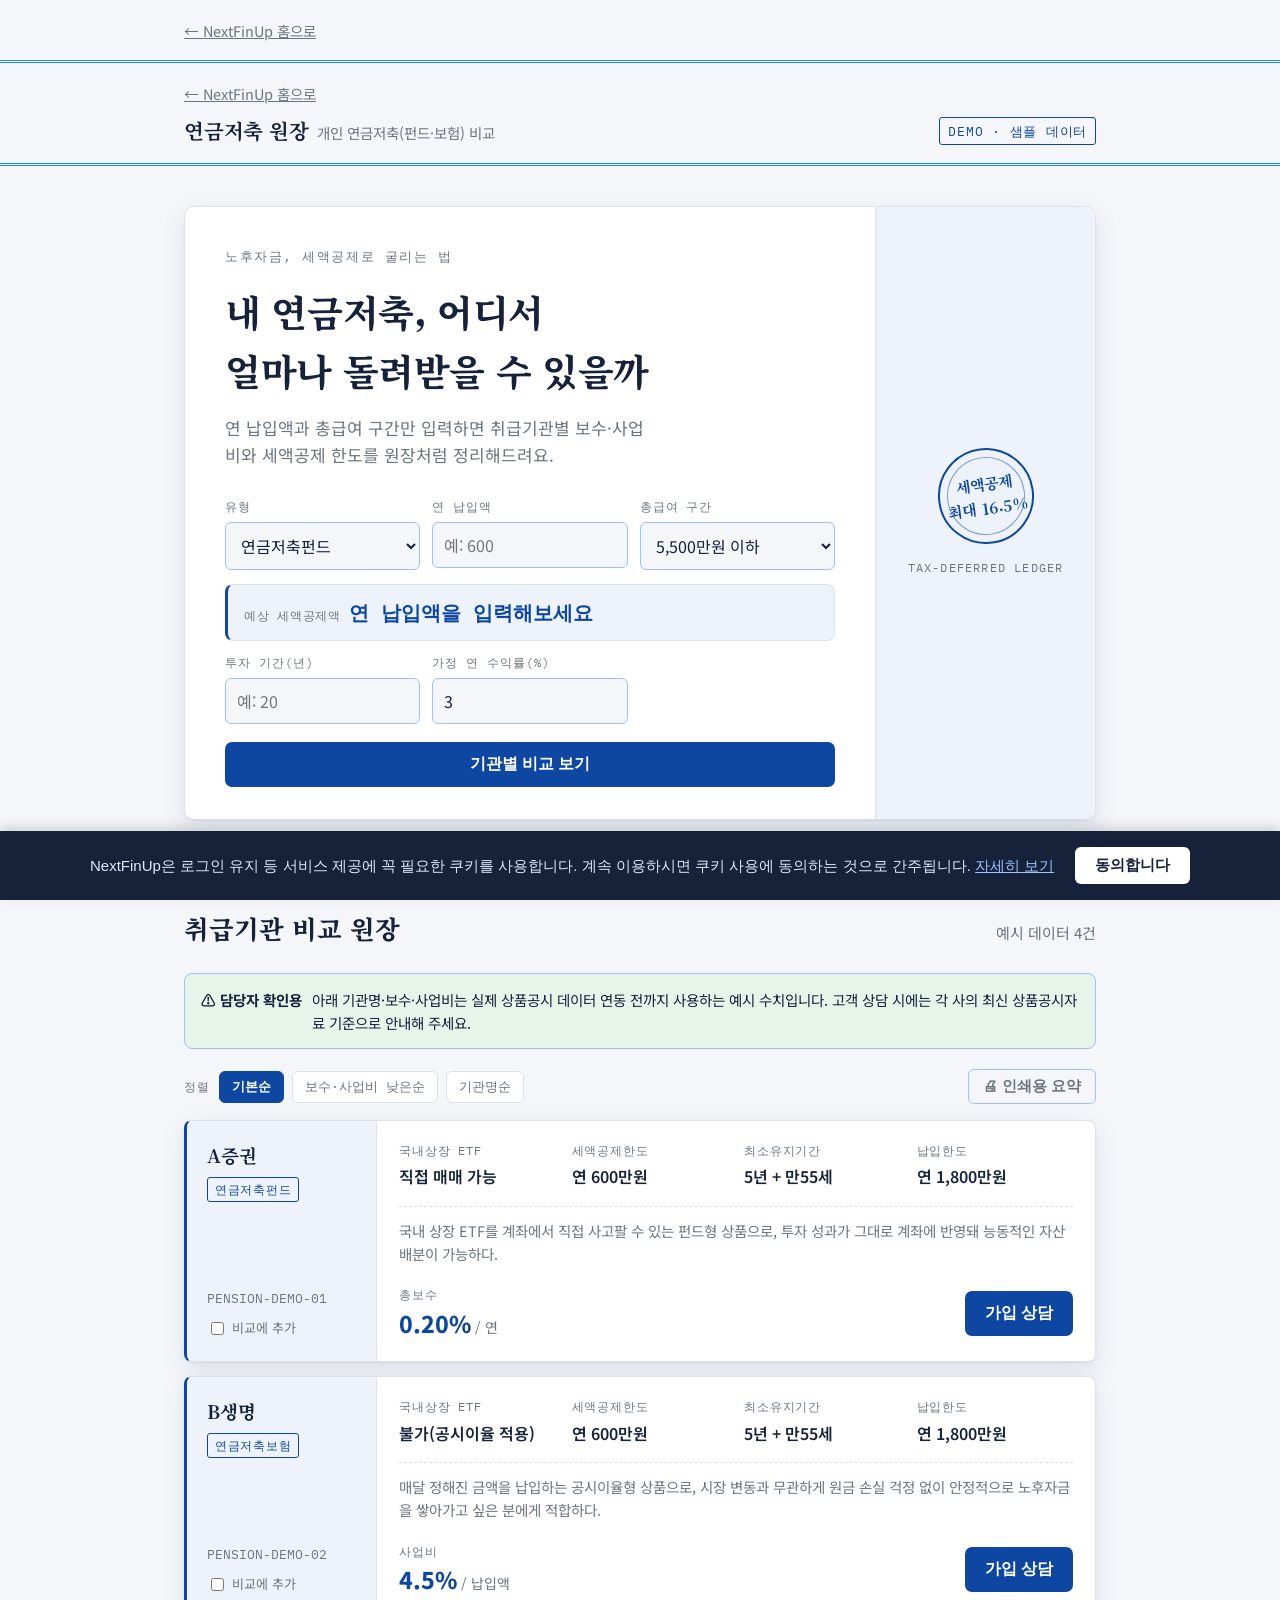
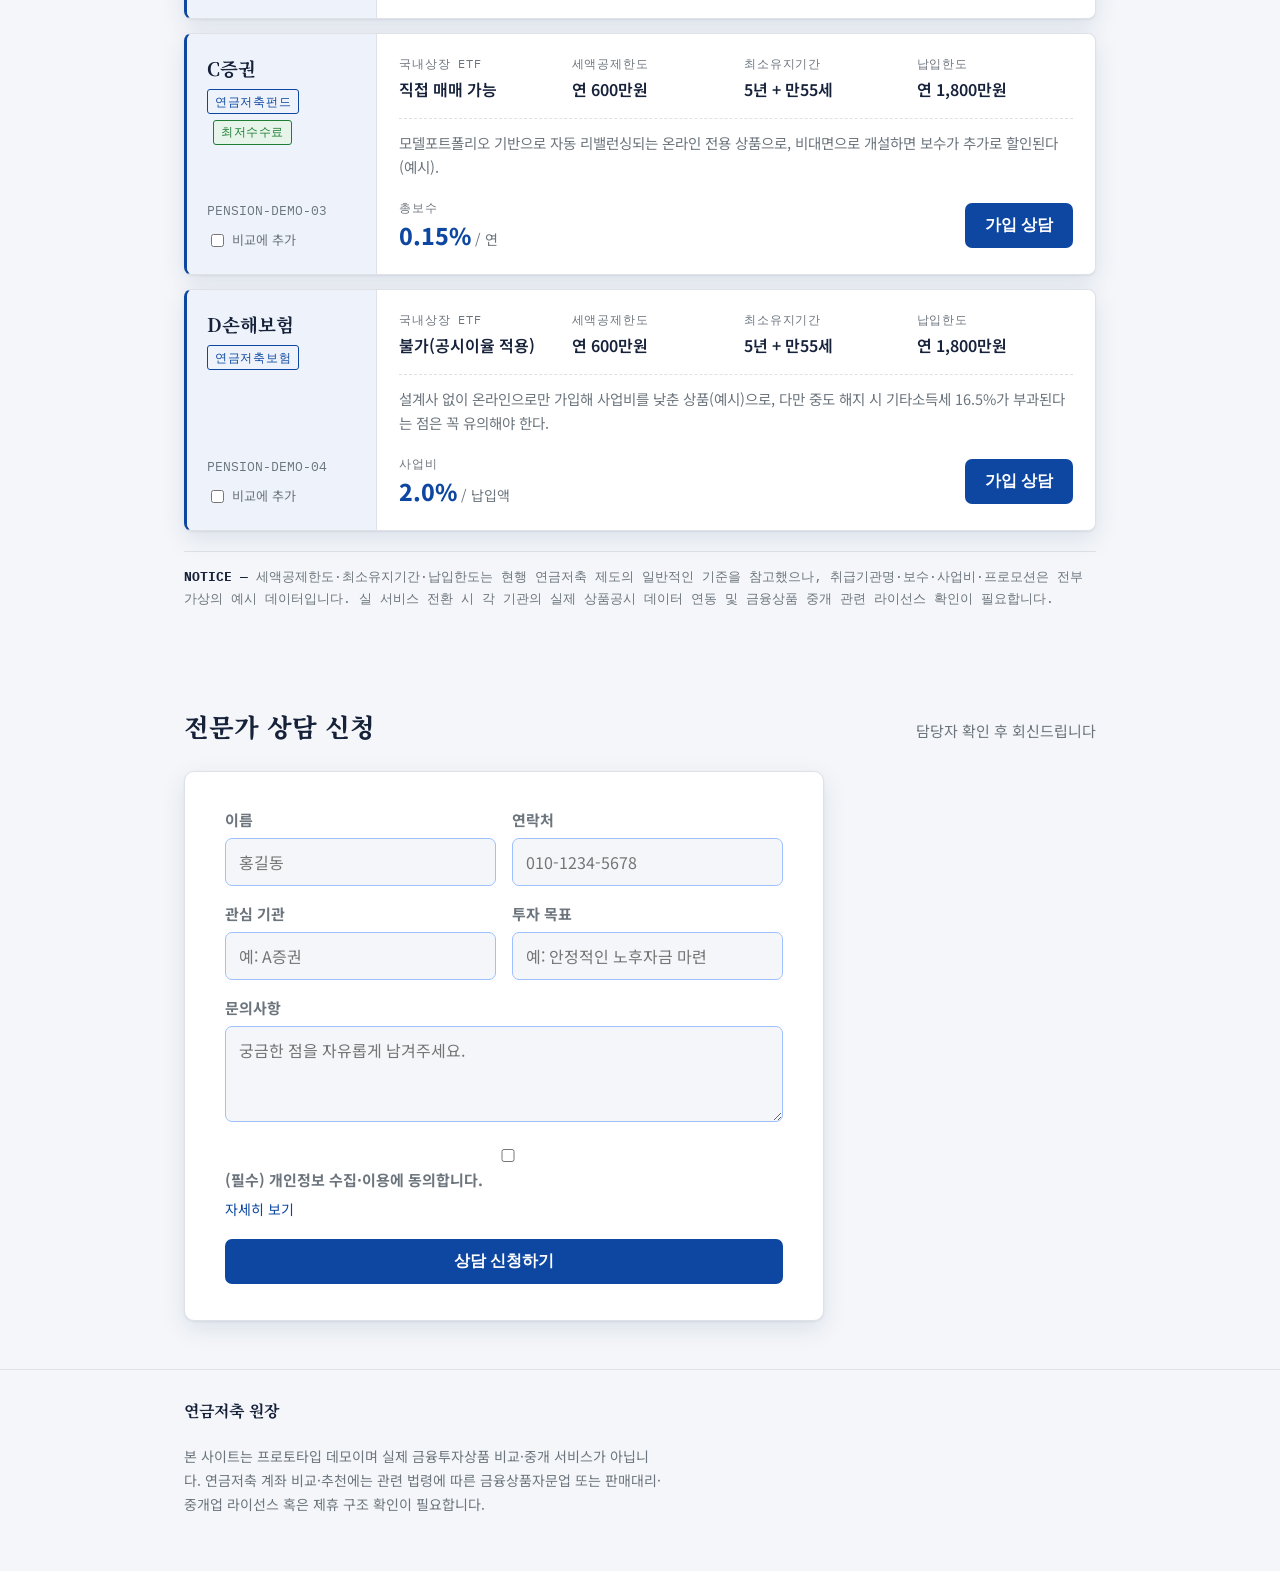
==== commit 181c38d8: "Increase font sizes across main and IRP pages; restore IRP demo cards from 7/23 draft Reverts irp/in" ====
--- a/index.html
+++ b/index.html
@@ -89,14 +89,14 @@
   }
 
   header { padding: 18px 0 16px; border-bottom: 3px double var(--accent-soft); }
-  .back-link { font-size: 12.5px; color: var(--ink-soft); }
+  .back-link { font-size: 14.5px; color: var(--ink-soft); }
   .back-link:hover { color: var(--accent); }
   .brand-row { display: flex; align-items: center; justify-content: space-between; gap: 12px; margin-top: 8px; flex-wrap: wrap; }
   .brand { display: flex; align-items: baseline; gap: 8px; }
-  .brand-mark { font-family: 'Noto Serif KR', serif; font-weight: 700; font-size: 18px; letter-spacing: -0.01em; }
-  .brand-sub { font-size: 12.5px; color: var(--ink-soft); }
+  .brand-mark { font-family: 'Noto Serif KR', serif; font-weight: 700; font-size: 20.5px; letter-spacing: -0.01em; }
+  .brand-sub { font-size: 14.5px; color: var(--ink-soft); }
   .demo-chip {
-    font-family: 'IBM Plex Mono', monospace; font-size: 11px; letter-spacing: 0.06em; text-transform: uppercase;
+    font-family: 'IBM Plex Mono', monospace; font-size: 12.5px; letter-spacing: 0.06em; text-transform: uppercase;
     color: var(--accent); border: 1px solid var(--accent); border-radius: 3px; padding: 3px 8px;
   }
 
@@ -114,20 +114,20 @@
   }
   .passbook-main { padding: 40px 40px 32px; }
   .eyebrow {
-    font-family: 'IBM Plex Mono', monospace; font-size: 11.5px; letter-spacing: 0.12em; text-transform: uppercase;
+    font-family: 'IBM Plex Mono', monospace; font-size: 13px; letter-spacing: 0.12em; text-transform: uppercase;
     color: var(--ink-soft); margin-bottom: 14px;
   }
-  .hero-title { font-size: 32px; font-weight: 800; letter-spacing: -0.01em; max-width: 22ch; }
-  .hero-desc { margin: 14px 0 28px; color: var(--ink-soft); font-size: 15px; max-width: 48ch; }
+  .hero-title { font-size: 37px; font-weight: 800; letter-spacing: -0.01em; max-width: 22ch; }
+  .hero-desc { margin: 14px 0 28px; color: var(--ink-soft); font-size: 17px; max-width: 48ch; }
 
   .calc-grid { display: grid; grid-template-columns: repeat(3, 1fr); gap: 12px; }
   .field label {
-    display: block; font-family: 'IBM Plex Mono', monospace; font-size: 10.5px; letter-spacing: 0.08em;
+    display: block; font-family: 'IBM Plex Mono', monospace; font-size: 12px; letter-spacing: 0.08em;
     text-transform: uppercase; color: var(--ink-soft); margin-bottom: 6px;
   }
   .field input, .field select {
     width: 100%; background: var(--paper); border: 1px solid var(--line-strong); border-radius: 6px;
-    padding: 10px 11px; font-size: 14px; color: var(--ink); font-family: inherit;
+    padding: 10px 11px; font-size: 16px; color: var(--ink); font-family: inherit;
   }
   .field input:focus, .field select:focus { border-color: var(--accent); }
 
@@ -139,10 +139,10 @@
     transition: border-color 0.2s ease, background-color 0.2s ease;
   }
   .calc-result-label {
-    font-family: 'IBM Plex Mono', monospace; font-size: 10.5px; letter-spacing: 0.06em; text-transform: uppercase; color: var(--ink-soft);
-  }
-  .calc-result-value { font-size: 17px; font-weight: 800; color: var(--accent); }
-  .calc-result-note { font-size: 11px; color: var(--ink-soft); }
+    font-family: 'IBM Plex Mono', monospace; font-size: 12px; letter-spacing: 0.06em; text-transform: uppercase; color: var(--ink-soft);
+  }
+  .calc-result-value { font-size: 19.5px; font-weight: 800; color: var(--accent); }
+  .calc-result-note { font-size: 12.5px; color: var(--ink-soft); }
   @media (prefers-reduced-motion: no-preference) {
     .calc-result.updated { animation: calc-pulse 0.4s ease; }
   }
@@ -151,12 +151,12 @@
   .calc-grid-sim { margin-top: 12px; }
   .calc-result-sim { margin-top: 10px; }
   .calc-sim-disclaimer {
-    flex-basis: 100%; font-size: 10.5px; color: var(--ink-soft); line-height: 1.5; margin-top: 4px;
+    flex-basis: 100%; font-size: 12px; color: var(--ink-soft); line-height: 1.5; margin-top: 4px;
   }
 
   .btn {
     display: inline-flex; align-items: center; justify-content: center; gap: 6px; border: none; border-radius: 7px;
-    font-weight: 700; font-size: 14px; cursor: pointer; padding: 12px 20px; background: var(--accent); color: var(--accent-ink);
+    font-weight: 700; font-size: 16px; cursor: pointer; padding: 12px 20px; background: var(--accent); color: var(--accent-ink);
     transition: transform 0.2s cubic-bezier(.2,.8,.2,1), box-shadow 0.2s cubic-bezier(.2,.8,.2,1);
   }
   .btn:hover { transform: translateY(-2px); box-shadow: 0 8px 20px rgba(13,71,161,0.30); }
@@ -180,7 +180,7 @@
     color: var(--accent);
     display: flex; align-items: center; justify-content: center;
     text-align: center;
-    font-family: 'Noto Serif KR', serif; font-weight: 700; font-size: 13px; letter-spacing: 0.02em;
+    font-family: 'Noto Serif KR', serif; font-weight: 700; font-size: 15px; letter-spacing: 0.02em;
     transform: rotate(-8deg);
     position: relative;
     transition: transform 0.3s cubic-bezier(.2,.8,.2,1);
@@ -189,7 +189,7 @@
   .seal::before {
     content: ""; position: absolute; inset: 7px; border: 1px solid var(--accent); border-radius: 50%; opacity: .5;
   }
-  .cover-label { font-family: 'IBM Plex Mono', monospace; font-size: 10.5px; letter-spacing: 0.1em; text-transform: uppercase; color: var(--ink-soft); text-align: center; }
+  .cover-label { font-family: 'IBM Plex Mono', monospace; font-size: 12px; letter-spacing: 0.1em; text-transform: uppercase; color: var(--ink-soft); text-align: center; }
 
   @media (max-width: 760px) {
     .passbook { grid-template-columns: 1fr; }
@@ -199,13 +199,13 @@
 
   section { padding: 48px 0; }
   .section-head { display: flex; align-items: baseline; justify-content: space-between; gap: 16px; margin-bottom: 24px; flex-wrap: wrap; }
-  .section-title { font-size: 22px; font-weight: 800; }
-  .section-note { font-size: 13px; color: var(--ink-soft); }
+  .section-title { font-size: 25.5px; font-weight: 800; }
+  .section-note { font-size: 15px; color: var(--ink-soft); }
 
   .sort-bar { display: flex; align-items: center; gap: 8px; margin-bottom: 16px; flex-wrap: wrap; }
-  .sort-label { font-family: 'IBM Plex Mono', monospace; font-size: 10.5px; letter-spacing: 0.06em; text-transform: uppercase; color: var(--ink-soft); margin-right: 2px; }
+  .sort-label { font-family: 'IBM Plex Mono', monospace; font-size: 12px; letter-spacing: 0.06em; text-transform: uppercase; color: var(--ink-soft); margin-right: 2px; }
   .sort-btn {
-    font-family: 'IBM Plex Mono', monospace; font-size: 11.5px; color: var(--ink-soft);
+    font-family: 'IBM Plex Mono', monospace; font-size: 13px; color: var(--ink-soft);
     background: var(--card); border: 1px solid var(--line); border-radius: 6px; padding: 6px 12px;
     cursor: pointer; transition: color 0.2s ease, border-color 0.2s ease, background-color 0.2s ease, transform 0.2s ease;
   }
@@ -237,25 +237,25 @@
     border-right: 1px solid var(--line);
     display: flex; flex-direction: column; justify-content: space-between;
   }
-  .inst-name { font-family: 'Noto Serif KR', serif; font-size: 16px; font-weight: 700; }
+  .inst-name { font-family: 'Noto Serif KR', serif; font-size: 18.5px; font-weight: 700; }
   .type-tag {
-    display: inline-block; margin-top: 6px; font-family: 'IBM Plex Mono', monospace; font-size: 10.5px;
+    display: inline-block; margin-top: 6px; font-family: 'IBM Plex Mono', monospace; font-size: 12px;
     letter-spacing: 0.06em; text-transform: uppercase; color: var(--accent); border: 1px solid var(--accent);
     border-radius: 3px; padding: 2px 7px;
   }
   .acct-footer { margin-top: 14px; }
-  .acct-no { font-family: 'IBM Plex Mono', monospace; font-size: 11px; color: var(--ink-soft); }
+  .acct-no { font-family: 'IBM Plex Mono', monospace; font-size: 12.5px; color: var(--ink-soft); }
 
   .ledger-body { padding: 20px 22px; display: flex; flex-direction: column; gap: 16px; }
   .ledger-grid { display: grid; grid-template-columns: repeat(4, 1fr); gap: 16px; }
-  .ledger-item .k { font-family: 'IBM Plex Mono', monospace; font-size: 10.5px; letter-spacing: 0.07em; text-transform: uppercase; color: var(--ink-soft); margin-bottom: 4px; }
-  .ledger-item .v { font-size: 14px; font-weight: 600; }
-  .ledger-feature { font-size: 12.5px; color: var(--ink-soft); border-top: 1px dashed var(--line); padding-top: 12px; }
+  .ledger-item .k { font-family: 'IBM Plex Mono', monospace; font-size: 12px; letter-spacing: 0.07em; text-transform: uppercase; color: var(--ink-soft); margin-bottom: 4px; }
+  .ledger-item .v { font-size: 16px; font-weight: 600; }
+  .ledger-feature { font-size: 14.5px; color: var(--ink-soft); border-top: 1px dashed var(--line); padding-top: 12px; }
 
   .ledger-footer { display: flex; align-items: center; justify-content: space-between; gap: 16px; padding-top: 4px; }
-  .fee .k { font-family: 'IBM Plex Mono', monospace; font-size: 10.5px; letter-spacing: 0.07em; text-transform: uppercase; color: var(--ink-soft); }
-  .fee .v { font-size: 20px; font-weight: 800; color: var(--accent); }
-  .fee .unit { font-size: 12px; font-weight: 400; color: var(--ink-soft); margin-left: 4px; }
+  .fee .k { font-family: 'IBM Plex Mono', monospace; font-size: 12px; letter-spacing: 0.07em; text-transform: uppercase; color: var(--ink-soft); }
+  .fee .v { font-size: 23px; font-weight: 800; color: var(--accent); }
+  .fee .unit { font-size: 14px; font-weight: 400; color: var(--ink-soft); margin-left: 4px; }
 
   @media (max-width: 700px) {
     .ledger-entry { grid-template-columns: 1fr; }
@@ -269,32 +269,32 @@
 
   .terms-strip {
     margin-top: 20px; padding-top: 14px; border-top: 1px solid var(--line);
-    font-family: 'IBM Plex Mono', monospace; font-size: 11.5px; line-height: 1.7; color: var(--ink-soft);
+    font-family: 'IBM Plex Mono', monospace; font-size: 13px; line-height: 1.7; color: var(--ink-soft);
   }
   .terms-strip strong { color: var(--ink); }
 
   .consult { background: var(--card); border: 1px solid var(--line); border-radius: 10px; box-shadow: var(--shadow); padding: 36px 40px; max-width: 640px; }
   .consult-grid { display: grid; grid-template-columns: 1fr 1fr; gap: 16px; }
   .consult-grid .full { grid-column: 1 / -1; }
-  .consult-grid label { display: block; font-size: 13px; font-weight: 700; color: var(--ink-soft); margin-bottom: 6px; }
+  .consult-grid label { display: block; font-size: 15px; font-weight: 700; color: var(--ink-soft); margin-bottom: 6px; }
   .consult-grid input, .consult-grid textarea {
     width: 100%; background: var(--paper); border: 1px solid var(--line-strong); border-radius: 7px;
-    padding: 11px 13px; font-size: 14px; color: var(--ink); font-family: inherit;
+    padding: 11px 13px; font-size: 16px; color: var(--ink); font-family: inherit;
   }
   .consult-grid input:focus, .consult-grid textarea:focus { border-color: var(--accent); }
-  .consult-success { display: none; margin-top: 14px; background: var(--success-bg); color: var(--success); padding: 12px 16px; border-radius: 8px; font-size: 13px; font-weight: 600; }
+  .consult-success { display: none; margin-top: 14px; background: var(--success-bg); color: var(--success); padding: 12px 16px; border-radius: 8px; font-size: 15px; font-weight: 600; }
   @media (max-width: 560px) { .consult { padding: 28px 22px; } .consult-grid { grid-template-columns: 1fr; } }
 
   .data-callout {
     display: flex; gap: 10px; align-items: flex-start; margin-bottom: 20px; padding: 14px 16px;
     background: var(--success-bg); border: 1px solid var(--line-strong); border-radius: 8px;
-    font-size: 12.5px; line-height: 1.6; color: var(--ink);
+    font-size: 14.5px; line-height: 1.6; color: var(--ink);
   }
   .data-callout strong { white-space: nowrap; }
 
-  .consent-row { display: flex; align-items: flex-start; gap: 8px; font-size: 12.5px; color: var(--ink-soft); }
+  .consent-row { display: flex; align-items: flex-start; gap: 8px; font-size: 14.5px; color: var(--ink-soft); }
   .consent-row input[type="checkbox"] { margin-top: 3px; flex-shrink: 0; }
-  .consent-details { margin-top: 6px; font-size: 12px; color: var(--ink-soft); }
+  .consent-details { margin-top: 6px; font-size: 14px; color: var(--ink-soft); }
   .consent-details summary { cursor: pointer; color: var(--accent); display: inline; }
   .consent-details[open] summary { margin-bottom: 6px; }
   .consent-notice { margin: 6px 0 0; padding-left: 16px; }
@@ -302,10 +302,61 @@
 
   footer { border-top: 1px solid var(--line); padding: 28px 0 40px; }
   .footer-row { display: flex; flex-direction: column; gap: 8px; }
-  .footer-brand { font-family: 'Noto Serif KR', serif; font-weight: 700; font-size: 14px; }
-  .footer-note { font-size: 12px; color: var(--ink-soft); max-width: 60ch; line-height: 1.7; }
+  .footer-brand { font-family: 'Noto Serif KR', serif; font-weight: 700; font-size: 16px; }
+  .footer-note { font-size: 14px; color: var(--ink-soft); max-width: 60ch; line-height: 1.7; }
+
+  /* ---------- shared: best-fee badge, compare bar/modal, print (also used by irp/index.html) ---------- */
+  .best-fee-badge {
+    display: inline-flex; align-items: center; gap: 4px; margin-top: 6px; margin-left: 6px;
+    font-family: 'IBM Plex Mono', monospace; font-size: 11.5px; letter-spacing: 0.05em; text-transform: uppercase;
+    color: var(--success); background: var(--success-bg); border: 1px solid var(--success);
+    border-radius: 3px; padding: 2px 7px;
+  }
+  .compare-check {
+    display: inline-flex; align-items: center; gap: 5px; margin-top: 10px;
+    font-size: 13px; color: var(--ink-soft); cursor: pointer; user-select: none;
+  }
+  .compare-check input { accent-color: var(--accent); cursor: pointer; }
+
+  .compare-bar {
+    position: fixed; left: 0; right: 0; bottom: 0; z-index: 200;
+    display: flex; align-items: center; justify-content: center; gap: 16px;
+    background: var(--card); border-top: 1px solid var(--line-strong); box-shadow: 0 -4px 16px rgba(13,45,110,0.12);
+    padding: 12px 24px;
+  }
+  .compare-bar-text { font-size: 15px; color: var(--ink-soft); }
+  .compare-bar-text b { color: var(--ink); font-weight: 700; }
+  .compare-bar .btn-ghost {
+    background: transparent; border: 1px solid var(--line-strong); color: var(--ink-soft);
+    border-radius: 7px; padding: 10px 16px; font-size: 15px; font-weight: 600; cursor: pointer;
+  }
+
+  .modal-overlay {
+    position: fixed; inset: 0; z-index: 300; background: rgba(13,24,48,0.5);
+    display: flex; align-items: center; justify-content: center; padding: 24px;
+  }
+  .modal-box {
+    background: var(--card); border-radius: 12px; box-shadow: var(--shadow);
+    max-width: 860px; width: 100%; max-height: 84vh; overflow: auto; padding: 28px 32px;
+  }
+  .modal-head { display: flex; align-items: baseline; justify-content: space-between; gap: 16px; margin-bottom: 18px; }
+  .modal-title { font-size: 20.5px; font-weight: 800; }
+  .modal-close { background: transparent; border: 1px solid var(--line-strong); border-radius: 6px; color: var(--ink-soft); font-size: 15px; cursor: pointer; padding: 6px 12px; }
+  .compare-table { width: 100%; border-collapse: collapse; font-size: 15px; }
+  .compare-table th, .compare-table td { text-align: left; padding: 10px 12px; border-bottom: 1px solid var(--line); white-space: nowrap; }
+  .compare-table th { font-family: 'IBM Plex Mono', monospace; font-size: 12px; letter-spacing: 0.05em; text-transform: uppercase; color: var(--ink-soft); }
+  .compare-table td.k-col { font-family: 'IBM Plex Mono', monospace; font-size: 12px; letter-spacing: 0.05em; text-transform: uppercase; color: var(--ink-soft); }
+
+  .print-btn { background: transparent; border: 1px solid var(--line-strong); color: var(--ink-soft); border-radius: 6px; padding: 7px 14px; font-size: 14.5px; font-weight: 600; cursor: pointer; }
+  @media print {
+    header, .toc-bar, .compare-bar, .modal-overlay, .sort-bar, .demo-warning, .data-callout,
+    .compare-check, .btn, .print-btn, #cookieConsentBanner, section#consult, .passbook-cover,
+    .factor-detail, details.factor-detail summary { display: none !important; }
+    body { background: #fff; color: #000; }
+    .ledger-entry { break-inside: avoid; box-shadow: none; border: 1px solid #999; margin-bottom: 10px; }
+    .wrap { max-width: 100%; padding: 0; }
+  }
 </style>
-<link rel="stylesheet" href="pension-shared.css">
 </head>
 <body>
 
@@ -547,7 +598,7 @@
         <div class="consult-grid">
           <div>
             <label for="name">이름</label>
-            <input id="name" type="text" required placeholder="홍길동">
+            <input id="name" type="text" required placeholder="홍길동" maxlength="40">
           </div>
           <div>
             <label for="phone">연락처</label>
@@ -559,11 +610,11 @@
           </div>
           <div>
             <label for="goal">투자 목표</label>
-            <input id="goal" type="text" placeholder="예: 안정적인 노후자금 마련">
+            <input id="goal" type="text" placeholder="예: 안정적인 노후자금 마련" maxlength="100">
           </div>
           <div class="full">
             <label for="msg">문의사항</label>
-            <textarea id="msg" rows="3" placeholder="궁금한 점을 자유롭게 남겨주세요."></textarea>
+            <textarea id="msg" rows="3" placeholder="궁금한 점을 자유롭게 남겨주세요." maxlength="1000"></textarea>
           </div>
           <div class="full">
             <label class="consent-row">
@@ -600,6 +651,124 @@
   </footer>
 
   <script>
+    // ---------- shared: best-fee badge, sort, compare bar/modal (also used by irp/index.html) ----------
+    (function () {
+      var list = document.getElementById('plans-list');
+      if (!list) return;
+      var entries = Array.prototype.slice.call(list.children);
+      var lowest = entries.reduce(function (min, el) {
+        return parseFloat(el.dataset.fee) < parseFloat(min.dataset.fee) ? el : min;
+      }, entries[0]);
+      if (lowest) {
+        var badge = document.createElement('span');
+        badge.className = 'best-fee-badge';
+        badge.textContent = '최저수수료';
+        lowest.querySelector('.type-tag').insertAdjacentElement('afterend', badge);
+      }
+    })();
+
+    (function () {
+      var list = document.getElementById('plans-list');
+      var buttons = document.querySelectorAll('.sort-btn');
+      if (!list || !buttons.length) return;
+      var defaultOrder = Array.prototype.slice.call(list.children);
+
+      function sortBy(mode) {
+        var items;
+        if (mode === 'fee') {
+          items = Array.prototype.slice.call(list.children).sort(function (a, b) {
+            return parseFloat(a.dataset.fee) - parseFloat(b.dataset.fee);
+          });
+        } else if (mode === 'name') {
+          items = Array.prototype.slice.call(list.children).sort(function (a, b) {
+            return a.dataset.name.localeCompare(b.dataset.name, 'ko');
+          });
+        } else {
+          items = defaultOrder;
+        }
+        list.classList.add('resorting');
+        setTimeout(function () {
+          items.forEach(function (el) { list.appendChild(el); });
+          list.classList.remove('resorting');
+        }, 180);
+      }
+
+      buttons.forEach(function (btn) {
+        btn.setAttribute('aria-pressed', btn.classList.contains('active') ? 'true' : 'false');
+        btn.addEventListener('click', function () {
+          buttons.forEach(function (b) { b.classList.remove('active'); b.setAttribute('aria-pressed', 'false'); });
+          btn.classList.add('active');
+          btn.setAttribute('aria-pressed', 'true');
+          sortBy(btn.dataset.sort);
+        });
+      });
+    })();
+
+    document.addEventListener('keydown', function (e) {
+      if (e.key === 'Escape') { closeCompareModal(); }
+    });
+
+    var compareSet = new Set();
+
+    function toggleCompare(cb) {
+      var card = cb.closest('.ledger-entry');
+      var name = card.dataset.name;
+      if (cb.checked) { compareSet.add(name); } else { compareSet.delete(name); }
+      var bar = document.getElementById('compareBar');
+      document.getElementById('compareCount').textContent = compareSet.size;
+      bar.style.display = compareSet.size >= 2 ? 'flex' : 'none';
+    }
+
+    function clearCompare() {
+      compareSet.clear();
+      document.querySelectorAll('.compare-cb').forEach(function (cb) { cb.checked = false; });
+      document.getElementById('compareBar').style.display = 'none';
+      closeCompareModal();
+    }
+
+    function openCompareModal() {
+      var cards = Array.prototype.slice.call(document.querySelectorAll('.ledger-entry')).filter(function (c) {
+        return compareSet.has(c.dataset.name);
+      });
+      if (!cards.length) return;
+
+      var rows = [
+        { label: '유형', get: function (c) { return c.querySelector('.type-tag').textContent; } }
+      ];
+      if (cards[0].dataset.match) {
+        rows.push({ label: 'AI 매칭', get: function (c) { return c.dataset.match ? c.dataset.match + '%' : '-'; } });
+      }
+      var gridItemCount = cards[0].querySelectorAll('.ledger-item').length;
+      for (var i = 0; i < gridItemCount; i++) {
+        (function (idx) {
+          var label = cards[0].querySelectorAll('.ledger-item')[idx].querySelector('.k').textContent;
+          rows.push({ label: label, get: function (c) {
+            var items = c.querySelectorAll('.ledger-item');
+            return items[idx] ? items[idx].querySelector('.v').textContent : '-';
+          }});
+        })(i);
+      }
+      rows.push({ label: '수수료', get: function (c) {
+        return c.querySelector('.fee .k').textContent + ' ' + c.querySelector('.fee .v').textContent;
+      }});
+
+      var html = '<table class="compare-table"><thead><tr><th></th>';
+      cards.forEach(function (c) { html += '<th>' + c.dataset.name + '</th>'; });
+      html += '</tr></thead><tbody>';
+      rows.forEach(function (row) {
+        html += '<tr><td class="k-col">' + row.label + '</td>';
+        cards.forEach(function (c) { html += '<td>' + row.get(c) + '</td>'; });
+        html += '</tr>';
+      });
+      html += '</tbody></table>';
+      document.getElementById('compareTableWrap').innerHTML = html;
+      document.getElementById('compareModal').style.display = 'flex';
+    }
+
+    function closeCompareModal() {
+      document.getElementById('compareModal').style.display = 'none';
+    }
+
     (function () {
       var amountEl = document.getElementById('amount');
       var salaryEl = document.getElementById('salary');
@@ -660,120 +829,6 @@
       yearsEl.addEventListener('input', updateSim);
       rateEl.addEventListener('input', updateSim);
     })();
-
-    (function () {
-      var list = document.getElementById('plans-list');
-      if (!list) return;
-      var entries = Array.prototype.slice.call(list.children);
-      var lowest = entries.reduce(function (min, el) {
-        return parseFloat(el.dataset.fee) < parseFloat(min.dataset.fee) ? el : min;
-      }, entries[0]);
-      if (lowest) {
-        var badge = document.createElement('span');
-        badge.className = 'best-fee-badge';
-        badge.textContent = '최저수수료';
-        lowest.querySelector('.type-tag').insertAdjacentElement('afterend', badge);
-      }
-    })();
-
-    (function () {
-      var list = document.getElementById('plans-list');
-      var buttons = document.querySelectorAll('.sort-btn');
-      if (!list || !buttons.length) return;
-      var defaultOrder = Array.prototype.slice.call(list.children);
-
-      function sortBy(mode) {
-        var items;
-        if (mode === 'fee') {
-          items = Array.prototype.slice.call(list.children).sort(function (a, b) {
-            return parseFloat(a.dataset.fee) - parseFloat(b.dataset.fee);
-          });
-        } else if (mode === 'name') {
-          items = Array.prototype.slice.call(list.children).sort(function (a, b) {
-            return a.dataset.name.localeCompare(b.dataset.name, 'ko');
-          });
-        } else {
-          items = defaultOrder;
-        }
-        list.classList.add('resorting');
-        setTimeout(function () {
-          items.forEach(function (el) { list.appendChild(el); });
-          list.classList.remove('resorting');
-        }, 180);
-      }
-
-      buttons.forEach(function (btn) {
-        btn.setAttribute('aria-pressed', btn.classList.contains('active') ? 'true' : 'false');
-        btn.addEventListener('click', function () {
-          buttons.forEach(function (b) { b.classList.remove('active'); b.setAttribute('aria-pressed', 'false'); });
-          btn.classList.add('active');
-          btn.setAttribute('aria-pressed', 'true');
-          sortBy(btn.dataset.sort);
-        });
-      });
-    })();
-
-    document.addEventListener('keydown', function (e) {
-      if (e.key === 'Escape') { closeCompareModal(); }
-    });
-
-    var compareSet = new Set();
-
-    function toggleCompare(cb) {
-      var card = cb.closest('.ledger-entry');
-      var name = card.dataset.name;
-      if (cb.checked) { compareSet.add(name); } else { compareSet.delete(name); }
-      var bar = document.getElementById('compareBar');
-      document.getElementById('compareCount').textContent = compareSet.size;
-      bar.style.display = compareSet.size >= 2 ? 'flex' : 'none';
-    }
-
-    function clearCompare() {
-      compareSet.clear();
-      document.querySelectorAll('.compare-cb').forEach(function (cb) { cb.checked = false; });
-      document.getElementById('compareBar').style.display = 'none';
-      closeCompareModal();
-    }
-
-    function openCompareModal() {
-      var cards = Array.prototype.slice.call(document.querySelectorAll('.ledger-entry')).filter(function (c) {
-        return compareSet.has(c.dataset.name);
-      });
-      if (!cards.length) return;
-
-      var rows = [
-        { label: '유형', get: function (c) { return c.querySelector('.type-tag').textContent; } }
-      ];
-      var gridItemCount = cards[0].querySelectorAll('.ledger-item').length;
-      for (var i = 0; i < gridItemCount; i++) {
-        (function (idx) {
-          var label = cards[0].querySelectorAll('.ledger-item')[idx].querySelector('.k').textContent;
-          rows.push({ label: label, get: function (c) {
-            var items = c.querySelectorAll('.ledger-item');
-            return items[idx] ? items[idx].querySelector('.v').textContent : '-';
-          }});
-        })(i);
-      }
-      rows.push({ label: '수수료', get: function (c) {
-        return c.querySelector('.fee .k').textContent + ' ' + c.querySelector('.fee .v').textContent;
-      }});
-
-      var html = '<table class="compare-table"><thead><tr><th></th>';
-      cards.forEach(function (c) { html += '<th>' + c.dataset.name + '</th>'; });
-      html += '</tr></thead><tbody>';
-      rows.forEach(function (row) {
-        html += '<tr><td class="k-col">' + row.label + '</td>';
-        cards.forEach(function (c) { html += '<td>' + row.get(c) + '</td>'; });
-        html += '</tr>';
-      });
-      html += '</tbody></table>';
-      document.getElementById('compareTableWrap').innerHTML = html;
-      document.getElementById('compareModal').style.display = 'flex';
-    }
-
-    function closeCompareModal() {
-      document.getElementById('compareModal').style.display = 'none';
-    }
 
     function selectPlan(name) {
       document.getElementById('planField').value = name;
@@ -842,11 +897,11 @@
 
   <div id="cookieConsentBanner" style="display:none; position:fixed; bottom:0; left:0; right:0; z-index:9999; background:#16213a; color:#fff; padding:16px 20px; box-shadow:0 -4px 12px rgba(0,0,0,0.15); font-family:'Pretendard', -apple-system, BlinkMacSystemFont, 'Segoe UI', Roboto, sans-serif;">
     <div style="max-width:1100px; margin:0 auto; display:flex; align-items:center; justify-content:space-between; gap:16px; flex-wrap:wrap;">
-      <p style="margin:0; font-size:13px; line-height:1.6; flex:1; min-width:240px; color:#dce8fb;">
+      <p style="margin:0; font-size: 15px; line-height:1.6; flex:1; min-width:240px; color:#dce8fb;">
         NextFinUp은 로그인 유지 등 서비스 제공에 꼭 필요한 쿠키를 사용합니다. 계속 이용하시면 쿠키 사용에 동의하는 것으로 간주됩니다.
         <a href="/privacy-policy/" style="color:#9fc0ff; text-decoration:underline;">자세히 보기</a>
       </p>
-      <button type="button" onclick="acceptCookieConsent()" style="background:#fff; color:#16213a; border:none; border-radius:6px; padding:9px 20px; font-size:13px; font-weight:700; cursor:pointer; white-space:nowrap;">동의합니다</button>
+      <button type="button" onclick="acceptCookieConsent()" style="background:#fff; color:#16213a; border:none; border-radius:6px; padding:9px 20px; font-size: 15px; font-weight:700; cursor:pointer; white-space:nowrap;">동의합니다</button>
     </div>
   </div>
   <script>
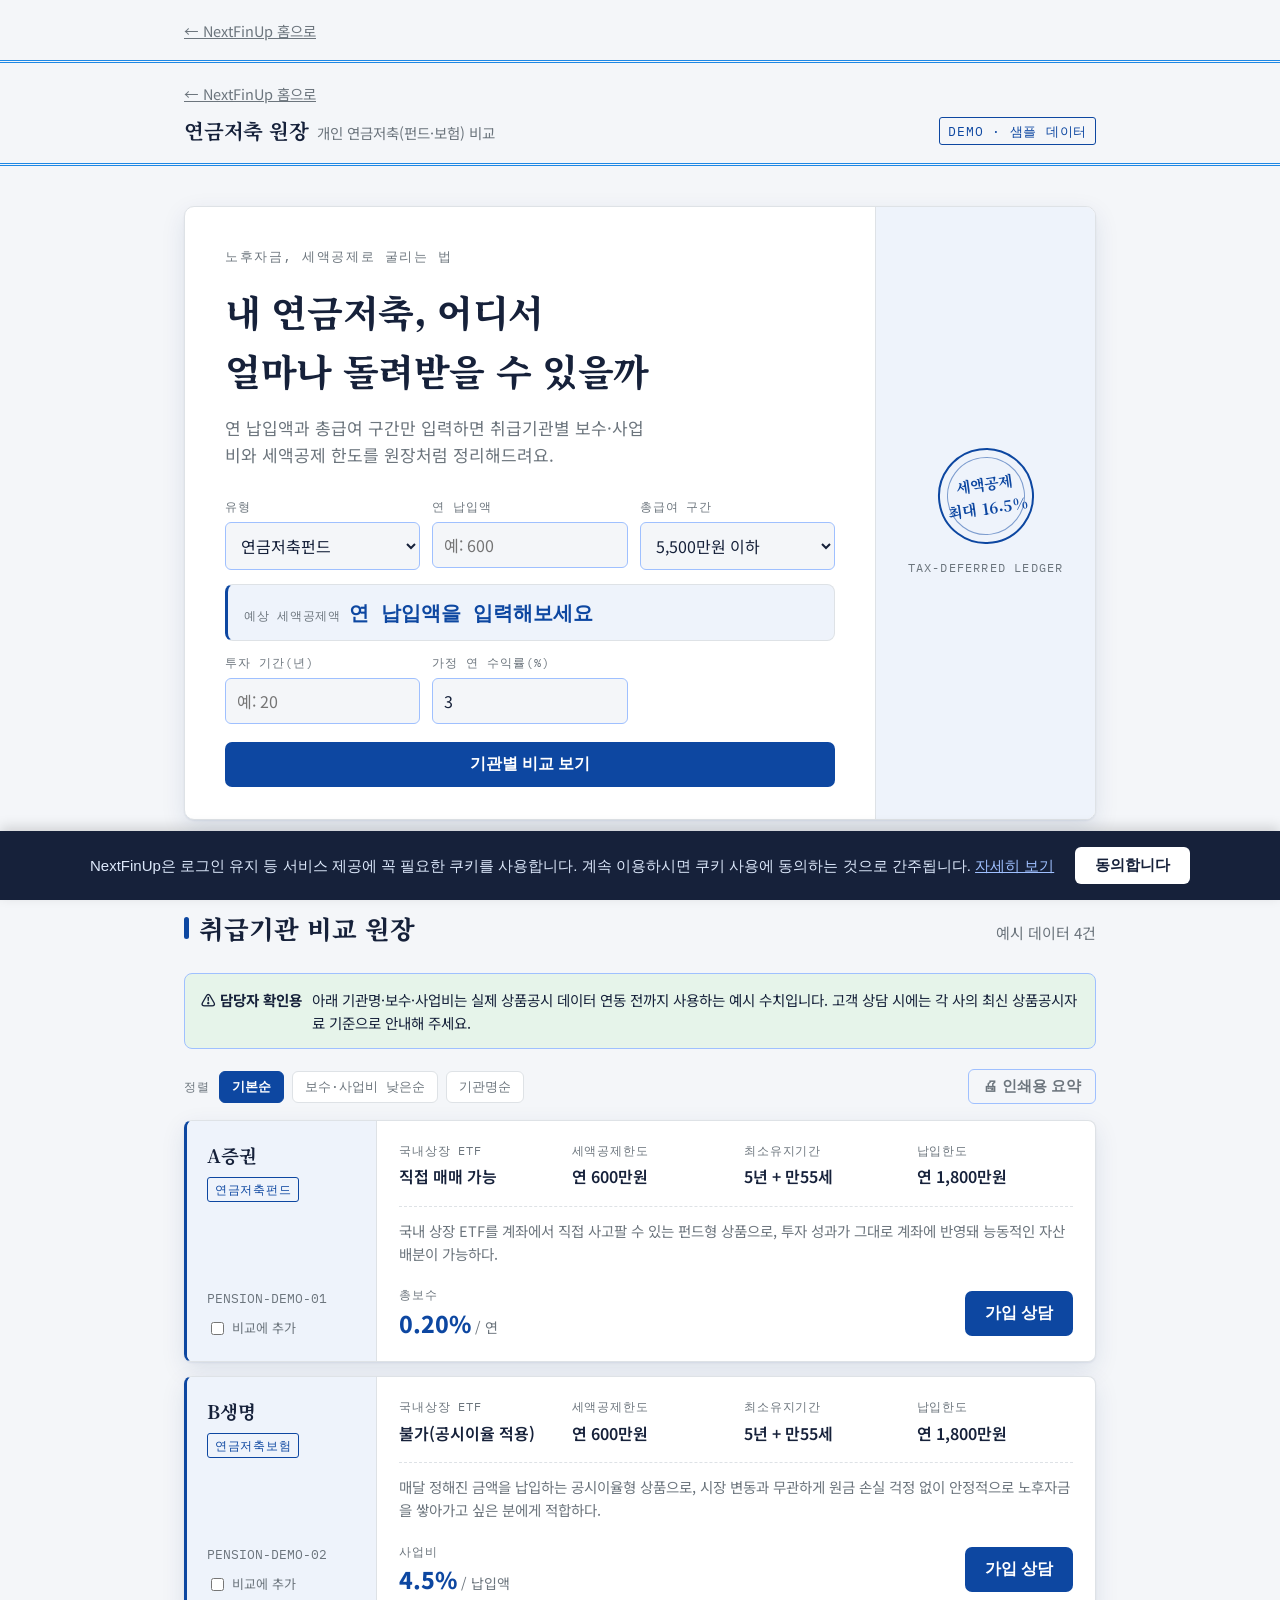
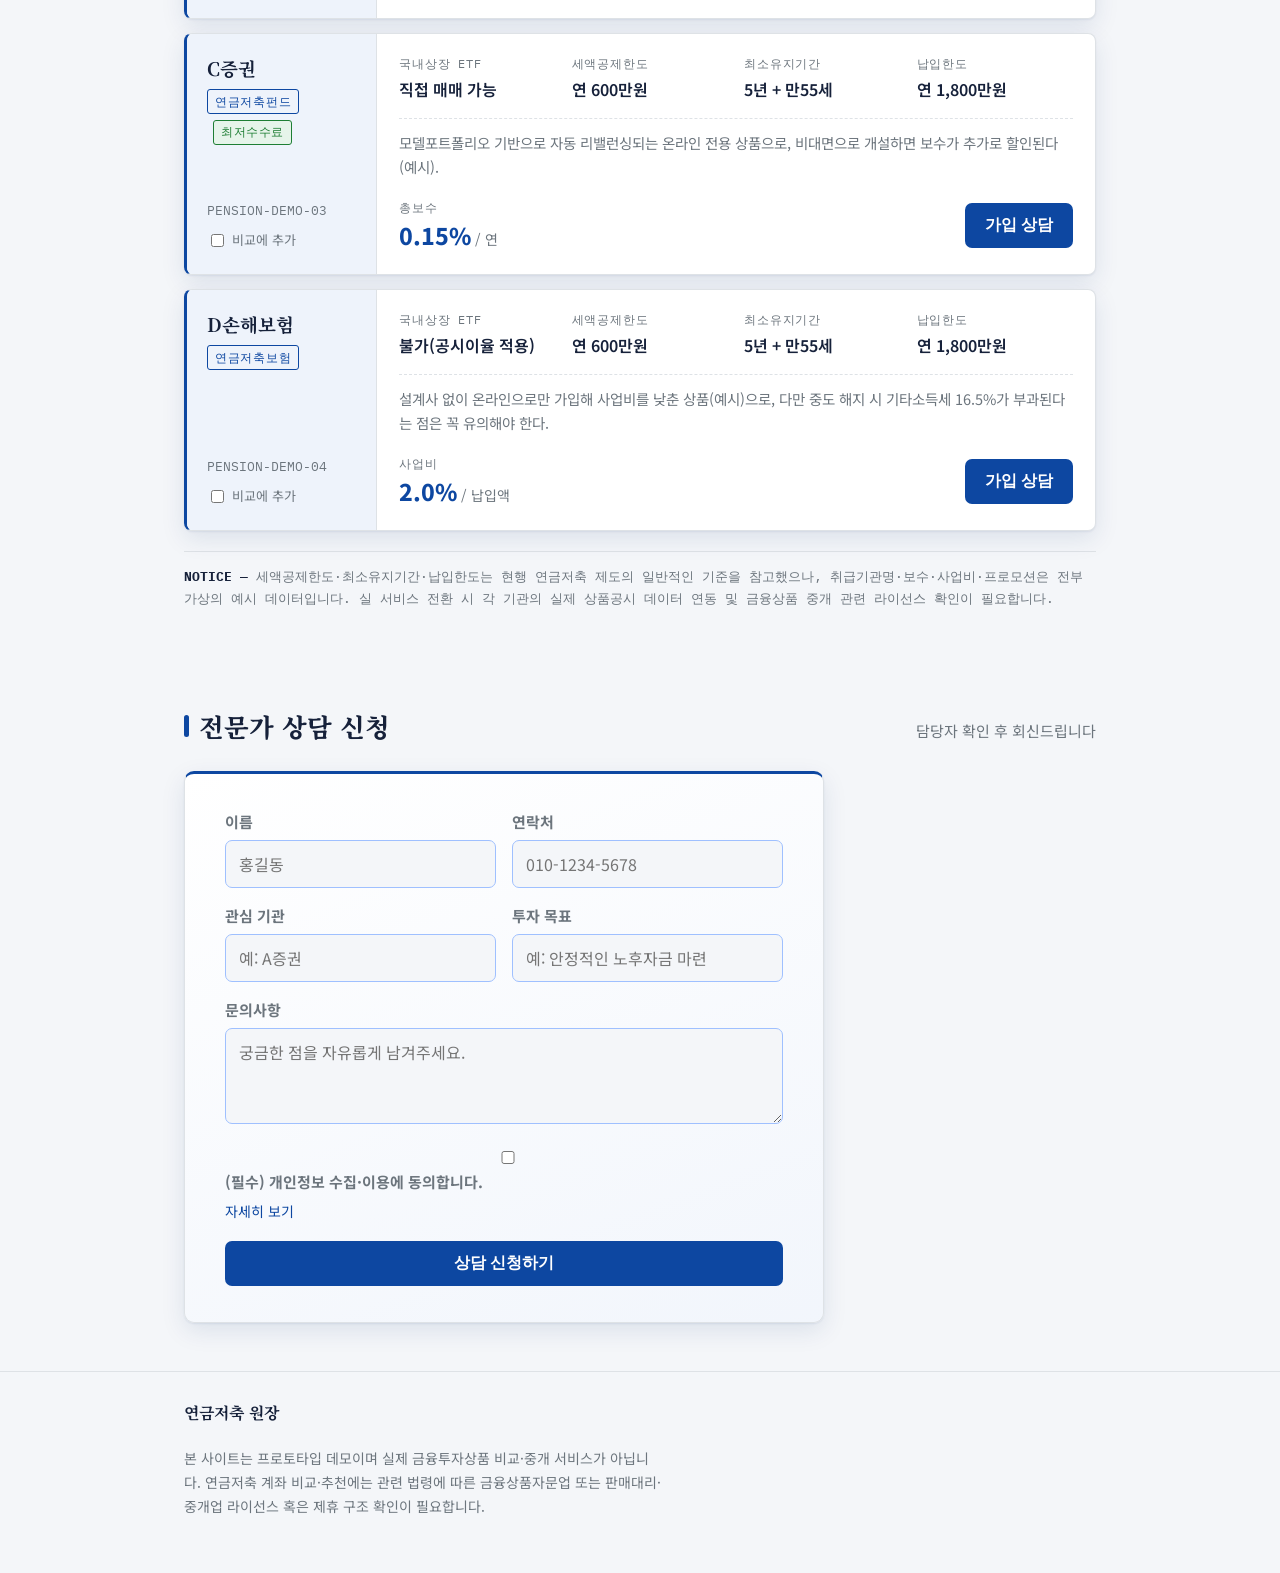
==== commit 6f5c9a3b: "Polish visual design of pension and IRP pages for a more professional feel Add a titled, badged AI-m" ====
--- a/index.html
+++ b/index.html
@@ -199,7 +199,8 @@
 
   section { padding: 48px 0; }
   .section-head { display: flex; align-items: baseline; justify-content: space-between; gap: 16px; margin-bottom: 24px; flex-wrap: wrap; }
-  .section-title { font-size: 25.5px; font-weight: 800; }
+  .section-title { font-size: 25.5px; font-weight: 800; display: flex; align-items: center; gap: 10px; }
+  .section-title::before { content: ""; width: 5px; height: 22px; border-radius: 3px; background: var(--accent); }
   .section-note { font-size: 15px; color: var(--ink-soft); }
 
   .sort-bar { display: flex; align-items: center; gap: 8px; margin-bottom: 16px; flex-wrap: wrap; }
@@ -273,7 +274,7 @@
   }
   .terms-strip strong { color: var(--ink); }
 
-  .consult { background: var(--card); border: 1px solid var(--line); border-radius: 10px; box-shadow: var(--shadow); padding: 36px 40px; max-width: 640px; }
+  .consult { background: linear-gradient(160deg, var(--card) 0%, var(--card-stub) 130%); border: 1px solid var(--line); border-top: 3px solid var(--accent); border-radius: 10px; box-shadow: var(--shadow); padding: 36px 40px; max-width: 640px; }
   .consult-grid { display: grid; grid-template-columns: 1fr 1fr; gap: 16px; }
   .consult-grid .full { grid-column: 1 / -1; }
   .consult-grid label { display: block; font-size: 15px; font-weight: 700; color: var(--ink-soft); margin-bottom: 6px; }
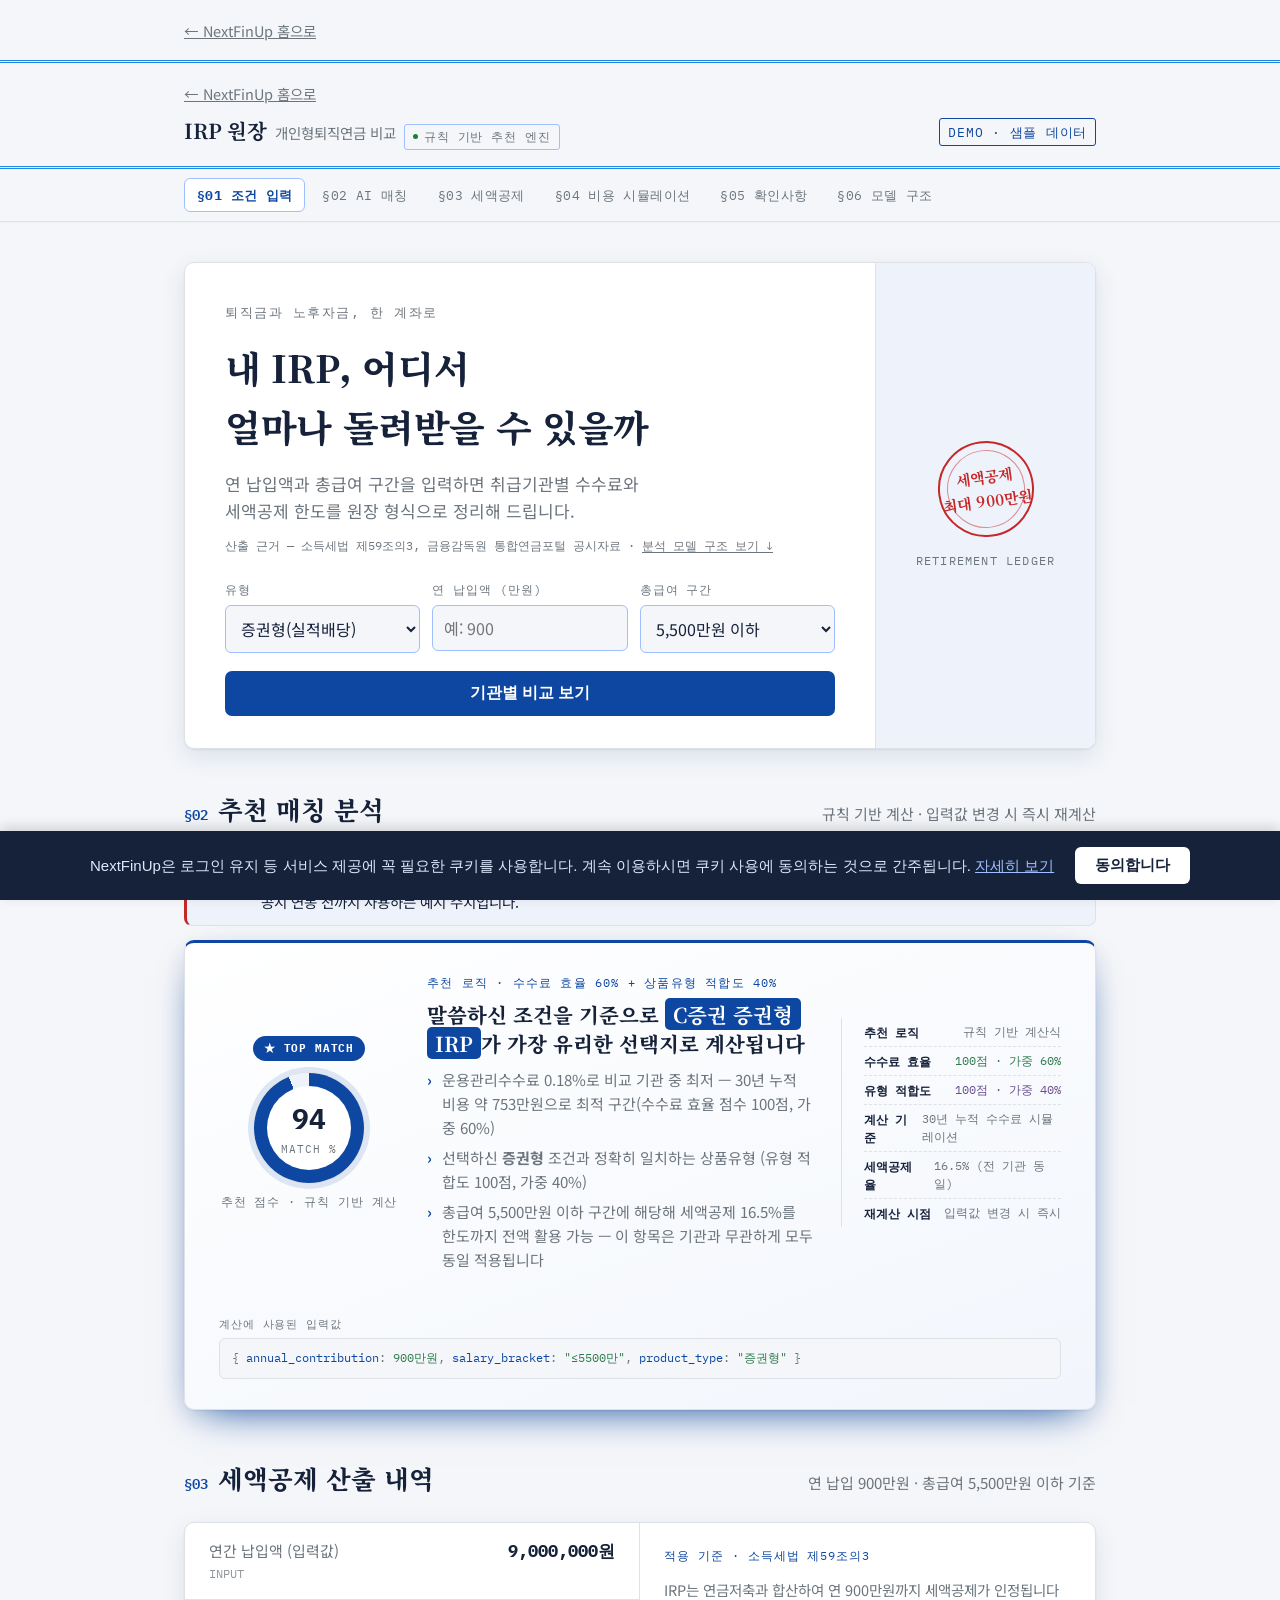
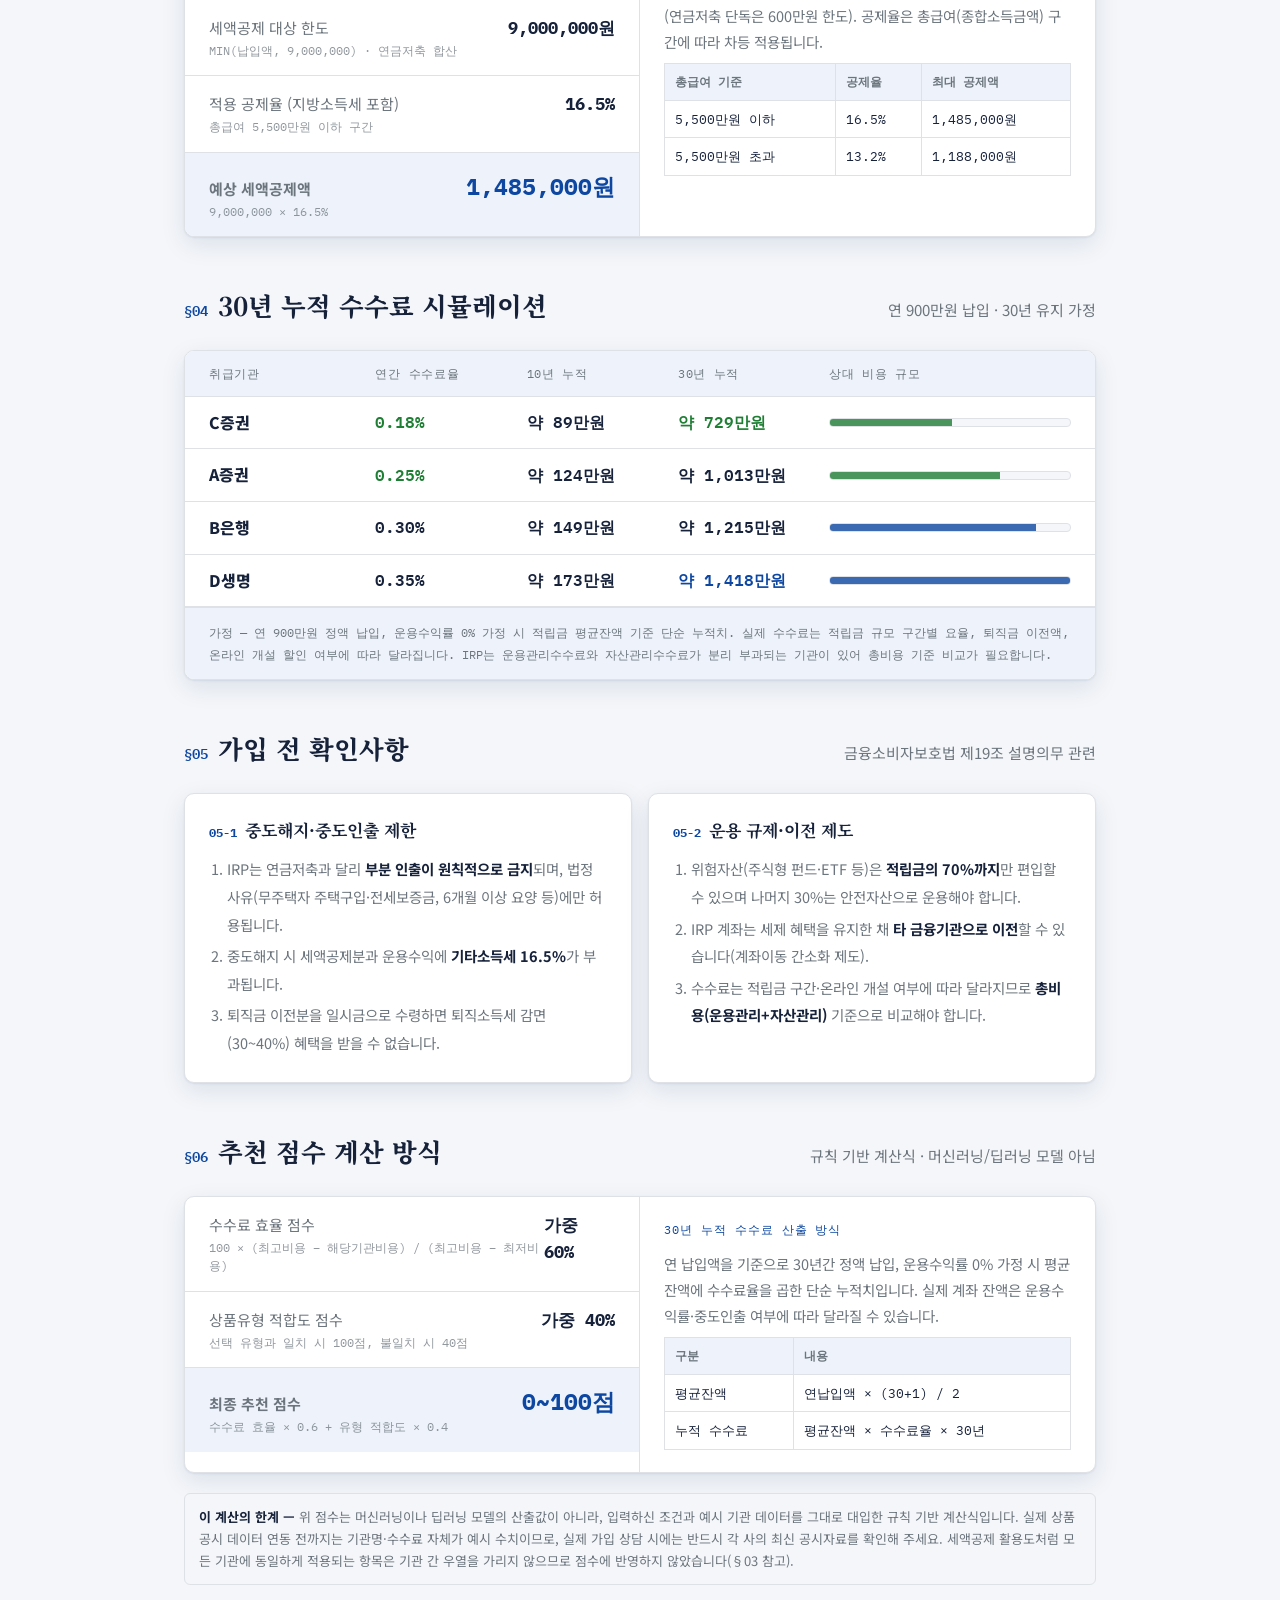
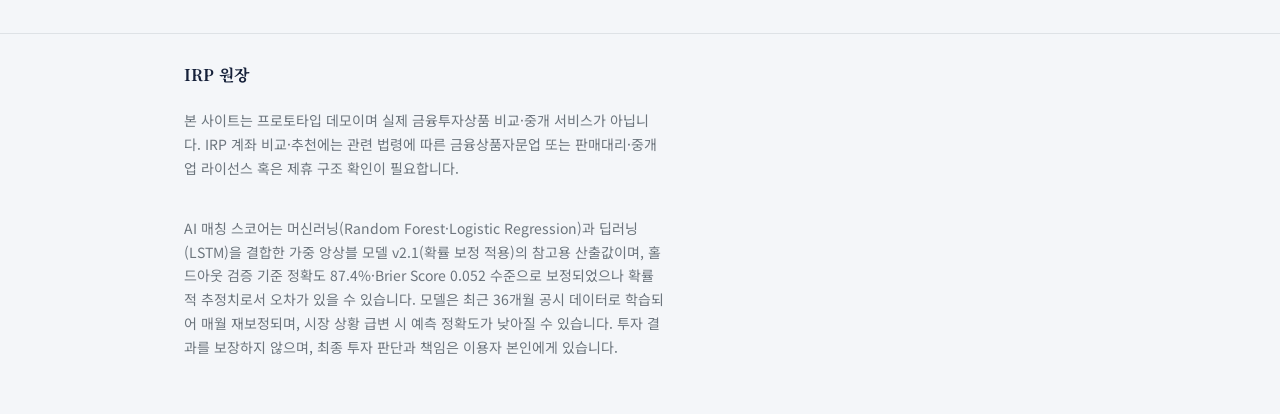
==== commit 57a7b197: "Replace pension index page with the IRP page content Move irp/index.html to the site root per reques" ====
--- a/index.html
+++ b/index.html
@@ -3,14 +3,7 @@
 <head>
 <meta charset="UTF-8">
 <meta name="viewport" content="width=device-width, initial-scale=1.0">
-<title>NextFinUp - 연금저축 비교(데모)</title>
-<meta name="description" content="연 납입액과 총급여 구간만 입력하면 연금저축 취급기관별 보수·사업비와 세액공제 한도를 한눈에 비교해드립니다.">
-<meta property="og:type" content="website">
-<meta property="og:title" content="NextFinUp - 연금저축 비교(데모)">
-<meta property="og:description" content="연 납입액과 총급여 구간만 입력하면 연금저축 취급기관별 보수·사업비와 세액공제 한도를 한눈에 비교해드립니다.">
-<meta name="twitter:card" content="summary">
-<meta name="twitter:title" content="NextFinUp - 연금저축 비교(데모)">
-<meta name="twitter:description" content="연 납입액과 총급여 구간만 입력하면 연금저축 취급기관별 보수·사업비와 세액공제 한도를 한눈에 비교해드립니다.">
+<title>NextFinUp - IRP 비교(데모)</title>
 <link rel="icon" type="image/x-icon" href="/static/articles/favicon.ico">
 <link rel="icon" type="image/png" sizes="32x32" href="/static/articles/favicon-32x32.png">
 <link rel="icon" type="image/png" sizes="16x16" href="/static/articles/favicon-16x16.png">
@@ -19,7 +12,7 @@
 <link href="https://fonts.googleapis.com/css2?family=Noto+Serif+KR:wght@500;600;700&family=Noto+Sans+KR:wght@400;500;700&family=IBM+Plex+Mono:wght@500;600&display=swap" rel="stylesheet">
 <style>
   :root {
-    /* NextFinUp 브랜드 블루 — 홈페이지(nextfinup.com)와 동일 팔레트 */
+    /* NextFinUp 브랜드 블루 — index.html과 동일 팔레트 */
     --ink: #16213a;
     --ink-soft: #6c757d;
     --paper: #f4f6f9;
@@ -33,6 +26,8 @@
     --seal: #c62828;
     --success: #1e7e34;
     --success-bg: #e6f4ea;
+    --ml: #2f7a4d;
+    --dl: #6b4f8f;
     --shadow: 0 1px 2px rgba(13,45,110,0.08), 0 8px 24px rgba(13,45,110,0.10);
   }
   @media (prefers-color-scheme: dark) {
@@ -50,22 +45,27 @@
       --seal: #e57373;
       --success: #7fd19f;
       --success-bg: #163524;
+      --ml: #7fd19f;
+      --dl: #c3a3e8;
       --shadow: 0 1px 2px rgba(0,0,0,0.3), 0 12px 32px rgba(0,0,0,0.4);
     }
   }
   :root[data-theme="dark"] {
     --ink: #eef1f7; --ink-soft: #9fb0c9; --paper: #0d1626; --card: #142238; --card-stub: #1b2c47;
     --line: #2c3e5c; --line-strong: #3f6fb0; --accent: #4d8ee0; --accent-soft: #7db3ee; --accent-ink: #0d1626;
-    --seal: #e57373; --success: #7fd19f; --success-bg: #163524; --shadow: 0 1px 2px rgba(0,0,0,0.3), 0 12px 32px rgba(0,0,0,0.4);
+    --seal: #e57373; --success: #7fd19f; --success-bg: #163524; --ml: #7fd19f; --dl: #c3a3e8;
+    --shadow: 0 1px 2px rgba(0,0,0,0.3), 0 12px 32px rgba(0,0,0,0.4);
   }
   :root[data-theme="light"] {
     --ink: #16213a; --ink-soft: #6c757d; --paper: #f4f6f9; --card: #ffffff; --card-stub: #eef3fb;
     --line: #dee2e6; --line-strong: #9fc0ff; --accent: #0d47a1; --accent-soft: #1e88e5; --accent-ink: #ffffff;
-    --seal: #c62828; --success: #1e7e34; --success-bg: #e6f4ea; --shadow: 0 1px 2px rgba(13,45,110,0.08), 0 8px 24px rgba(13,45,110,0.10);
+    --seal: #c62828; --success: #1e7e34; --success-bg: #e6f4ea; --ml: #2f7a4d; --dl: #6b4f8f;
+    --shadow: 0 1px 2px rgba(13,45,110,0.08), 0 8px 24px rgba(13,45,110,0.10);
   }
 
   * { box-sizing: border-box; }
-  html { color-scheme: light dark; }
+  html { color-scheme: light dark; scroll-behavior: smooth; }
+  section[id], #hero { scroll-margin-top: 54px; }
   body {
     margin: 0;
     background: var(--paper);
@@ -87,19 +87,46 @@
     .rise-delay-2 { animation-delay: .16s; }
     @keyframes rise { from { opacity: 0; transform: translateY(10px); } to { opacity: 1; transform: none; } }
   }
+  @media (prefers-reduced-motion: reduce) {
+    html { scroll-behavior: auto; }
+  }
 
   header { padding: 18px 0 16px; border-bottom: 3px double var(--accent-soft); }
+
+  .toc-bar {
+    position: sticky; top: 0; z-index: 50;
+    background: var(--paper);
+    border-bottom: 1px solid var(--line);
+    box-shadow: 0 1px 0 rgba(0,0,0,0.02);
+  }
+  .toc-bar .wrap {
+    display: flex; gap: 4px; overflow-x: auto; padding: 9px 24px;
+    scrollbar-width: none;
+  }
+  .toc-bar .wrap::-webkit-scrollbar { display: none; }
+  .toc-link {
+    flex-shrink: 0; font-family: 'IBM Plex Mono', monospace; font-size: 12.5px; letter-spacing: 0.03em;
+    color: var(--ink-soft); text-decoration: none; padding: 6px 12px; border-radius: 6px; white-space: nowrap;
+    border: 1px solid transparent; transition: color 0.15s ease, border-color 0.15s ease, background-color 0.15s ease;
+  }
+  .toc-link:hover { color: var(--ink); }
+  .toc-link.active { color: var(--accent); border-color: var(--line-strong); background: var(--card); font-weight: 700; }
   .back-link { font-size: 14.5px; color: var(--ink-soft); }
   .back-link:hover { color: var(--accent); }
   .brand-row { display: flex; align-items: center; justify-content: space-between; gap: 12px; margin-top: 8px; flex-wrap: wrap; }
-  .brand { display: flex; align-items: baseline; gap: 8px; }
+  .brand { display: flex; align-items: baseline; gap: 8px; flex-wrap: wrap; }
   .brand-mark { font-family: 'Noto Serif KR', serif; font-weight: 700; font-size: 20.5px; letter-spacing: -0.01em; }
   .brand-sub { font-size: 14.5px; color: var(--ink-soft); }
+  .ai-chip {
+    display: inline-flex; align-items: center; gap: 6px;
+    font-family: 'IBM Plex Mono', monospace; font-size: 11.5px; letter-spacing: 0.08em; text-transform: uppercase;
+    color: var(--ink-soft); border: 1px solid var(--line-strong); border-radius: 3px; padding: 3px 8px;
+  }
+  .ai-chip i { width: 5px; height: 5px; border-radius: 50%; background: var(--success); display: inline-block; }
   .demo-chip {
     font-family: 'IBM Plex Mono', monospace; font-size: 12.5px; letter-spacing: 0.06em; text-transform: uppercase;
     color: var(--accent); border: 1px solid var(--accent); border-radius: 3px; padding: 3px 8px;
   }
-
   /* ---------- hero: passbook cover ---------- */
   .hero { padding: 40px 0; }
   .passbook {
@@ -118,7 +145,9 @@
     color: var(--ink-soft); margin-bottom: 14px;
   }
   .hero-title { font-size: 37px; font-weight: 800; letter-spacing: -0.01em; max-width: 22ch; }
-  .hero-desc { margin: 14px 0 28px; color: var(--ink-soft); font-size: 17px; max-width: 48ch; }
+  .hero-desc { margin: 14px 0 8px; color: var(--ink-soft); font-size: 17px; max-width: 48ch; }
+  .source-line { font-family: 'IBM Plex Mono', monospace; font-size: 12px; color: var(--ink-soft); margin-bottom: 24px; }
+  .source-line a { text-decoration: underline; text-underline-offset: 2px; }
 
   .calc-grid { display: grid; grid-template-columns: repeat(3, 1fr); gap: 12px; }
   .field label {
@@ -131,39 +160,15 @@
   }
   .field input:focus, .field select:focus { border-color: var(--accent); }
 
-  .calc-result {
-    display: flex; align-items: baseline; flex-wrap: wrap; gap: 8px;
-    margin-top: 14px; padding: 12px 16px;
-    background: var(--card-stub); border: 1px solid var(--line); border-left: 3px solid var(--accent);
-    border-radius: 8px;
-    transition: border-color 0.2s ease, background-color 0.2s ease;
-  }
-  .calc-result-label {
-    font-family: 'IBM Plex Mono', monospace; font-size: 12px; letter-spacing: 0.06em; text-transform: uppercase; color: var(--ink-soft);
-  }
-  .calc-result-value { font-size: 19.5px; font-weight: 800; color: var(--accent); }
-  .calc-result-note { font-size: 12.5px; color: var(--ink-soft); }
-  @media (prefers-reduced-motion: no-preference) {
-    .calc-result.updated { animation: calc-pulse 0.4s ease; }
-  }
-  @keyframes calc-pulse { 0% { background: var(--success-bg); } 100% { background: var(--card-stub); } }
-
-  .calc-grid-sim { margin-top: 12px; }
-  .calc-result-sim { margin-top: 10px; }
-  .calc-sim-disclaimer {
-    flex-basis: 100%; font-size: 12px; color: var(--ink-soft); line-height: 1.5; margin-top: 4px;
-  }
-
   .btn {
     display: inline-flex; align-items: center; justify-content: center; gap: 6px; border: none; border-radius: 7px;
     font-weight: 700; font-size: 16px; cursor: pointer; padding: 12px 20px; background: var(--accent); color: var(--accent-ink);
-    transition: transform 0.2s cubic-bezier(.2,.8,.2,1), box-shadow 0.2s cubic-bezier(.2,.8,.2,1);
-  }
-  .btn:hover { transform: translateY(-2px); box-shadow: 0 8px 20px rgba(13,71,161,0.30); }
+    transition: transform 0.15s ease, box-shadow 0.15s ease;
+  }
+  .btn:hover { transform: translateY(-1px); box-shadow: 0 6px 16px rgba(13,71,161,0.28); }
   .btn:active { transform: translateY(0); }
   .btn-block { width: 100%; margin-top: 18px; }
 
-  /* passbook cover panel with wax-seal stamp */
   .passbook-cover {
     background: var(--card-stub);
     border-left: 1px solid var(--line);
@@ -176,18 +181,16 @@
   }
   .seal {
     width: 96px; height: 96px; border-radius: 50%;
-    border: 2px solid var(--accent);
-    color: var(--accent);
+    border: 2px solid var(--seal);
+    color: var(--seal);
     display: flex; align-items: center; justify-content: center;
     text-align: center;
     font-family: 'Noto Serif KR', serif; font-weight: 700; font-size: 15px; letter-spacing: 0.02em;
     transform: rotate(-8deg);
     position: relative;
-    transition: transform 0.3s cubic-bezier(.2,.8,.2,1);
-  }
-  .passbook:hover .seal { transform: rotate(0deg) scale(1.04); }
+  }
   .seal::before {
-    content: ""; position: absolute; inset: 7px; border: 1px solid var(--accent); border-radius: 50%; opacity: .5;
+    content: ""; position: absolute; inset: 7px; border: 1px solid var(--seal); border-radius: 50%; opacity: .5;
   }
   .cover-label { font-family: 'IBM Plex Mono', monospace; font-size: 12px; letter-spacing: 0.1em; text-transform: uppercase; color: var(--ink-soft); text-align: center; }
 
@@ -199,23 +202,104 @@
 
   section { padding: 48px 0; }
   .section-head { display: flex; align-items: baseline; justify-content: space-between; gap: 16px; margin-bottom: 24px; flex-wrap: wrap; }
-  .section-title { font-size: 25.5px; font-weight: 800; display: flex; align-items: center; gap: 10px; }
-  .section-title::before { content: ""; width: 5px; height: 22px; border-radius: 3px; background: var(--accent); }
+  .section-title { font-size: 25.5px; font-weight: 800; display: flex; align-items: baseline; gap: 10px; }
+  .section-title .idx { font-family: 'IBM Plex Mono', monospace; font-size: 14px; color: var(--accent); font-weight: 600; }
   .section-note { font-size: 15px; color: var(--ink-soft); }
 
-  .sort-bar { display: flex; align-items: center; gap: 8px; margin-bottom: 16px; flex-wrap: wrap; }
-  .sort-label { font-family: 'IBM Plex Mono', monospace; font-size: 12px; letter-spacing: 0.06em; text-transform: uppercase; color: var(--ink-soft); margin-right: 2px; }
-  .sort-btn {
-    font-family: 'IBM Plex Mono', monospace; font-size: 13px; color: var(--ink-soft);
-    background: var(--card); border: 1px solid var(--line); border-radius: 6px; padding: 6px 12px;
-    cursor: pointer; transition: color 0.2s ease, border-color 0.2s ease, background-color 0.2s ease, transform 0.2s ease;
-  }
-  .sort-btn:hover { color: var(--accent); border-color: var(--line-strong); transform: translateY(-1px); }
-  .sort-btn.active { color: var(--accent-ink); background: var(--accent); border-color: var(--accent); font-weight: 700; }
+  /* ---------- 데모 데이터 경고 배너 (AI 패널 바로 위, 가장 먼저 보이는 위치) ---------- */
+  .demo-warning {
+    display: flex; align-items: flex-start; gap: 10px;
+    background: var(--card-stub); color: var(--ink);
+    border: 1px solid var(--line); border-left: 3px solid var(--seal);
+    border-radius: 8px; padding: 12px 16px; margin-bottom: 14px;
+    font-size: 14.5px; line-height: 1.6;
+  }
+  .demo-warning b {
+    font-family: 'IBM Plex Mono', monospace; font-size: 12px; letter-spacing: 0.08em;
+    text-transform: uppercase; flex-shrink: 0; color: var(--seal);
+    background: var(--card); border: 1px solid var(--seal);
+    border-radius: 3px; padding: 2px 7px; margin-top: 1px;
+  }
+
+  /* ---------- AI recommendation panel ---------- */
+  .ai-panel {
+    background: linear-gradient(160deg, var(--card) 0%, var(--card-stub) 130%);
+    border: 1px solid var(--line);
+    border-top: 3px solid var(--accent);
+    border-radius: 10px;
+    box-shadow: var(--shadow), 0 16px 40px -20px var(--accent);
+    display: grid;
+    grid-template-columns: 180px 1fr 220px;
+    gap: 28px;
+    padding: 30px 34px;
+    align-items: center;
+  }
+  .score-block { text-align: center; }
+  .top-match-badge {
+    display: inline-flex; align-items: center; gap: 4px; margin: 0 auto 12px;
+    font-family: 'IBM Plex Mono', monospace; font-size: 10.5px; font-weight: 700; letter-spacing: 0.08em;
+    color: var(--accent-ink); background: var(--accent);
+    border-radius: 20px; padding: 4px 11px;
+  }
+  .score-ring {
+    width: 110px; height: 110px; border-radius: 50%;
+    background: conic-gradient(var(--accent) 0% var(--ring-pct, 94%), var(--card-stub) var(--ring-pct, 94%) 100%);
+    display: flex; align-items: center; justify-content: center;
+    margin: 0 auto 10px;
+    box-shadow: 0 0 0 1px var(--line), 0 0 0 6px color-mix(in srgb, var(--accent) 12%, transparent);
+  }
+  .score-ring .hole {
+    width: 84px; height: 84px; border-radius: 50%; background: var(--card);
+    display: flex; flex-direction: column; align-items: center; justify-content: center;
+  }
+  .score-ring .num { font-family: 'IBM Plex Mono', monospace; font-size: 27.5px; font-weight: 700; }
+  .score-ring .pct { font-family: 'IBM Plex Mono', monospace; font-size: 11px; color: var(--ink-soft); letter-spacing: 0.08em; }
+  .score-caption { font-family: 'IBM Plex Mono', monospace; font-size: 11.5px; letter-spacing: 0.08em; text-transform: uppercase; color: var(--ink-soft); }
+
+  .ai-reasoning .ai-label {
+    font-family: 'IBM Plex Mono', monospace; font-size: 12px; letter-spacing: 0.1em; text-transform: uppercase;
+    color: var(--accent); margin-bottom: 8px;
+  }
+  .ai-reasoning h3 { font-size: 20.5px; font-weight: 800; margin-bottom: 10px; line-height: 1.4; }
+  .ai-reasoning h3 b {
+    color: var(--accent-ink); background: var(--accent);
+    padding: 1px 8px; border-radius: 5px; box-decoration-break: clone; -webkit-box-decoration-break: clone;
+  }
+  .reason-list { list-style: none; margin: 0; padding: 0; display: flex; flex-direction: column; gap: 6px; }
+  .reason-list li { font-size: 15px; color: var(--ink-soft); padding-left: 15px; position: relative; }
+  .reason-list li::before { content: "›"; position: absolute; left: 0; color: var(--accent); font-weight: 700; }
+
+  .ai-meta {
+    font-family: 'IBM Plex Mono', monospace; font-size: 12px; color: var(--ink-soft);
+    border-left: 1px solid var(--line); padding-left: 22px; line-height: 1.5;
+  }
+  .ai-meta .row { display: flex; justify-content: space-between; gap: 12px; padding: 5px 0; border-bottom: 1px dashed var(--line); }
+  .ai-meta .row:last-child { border-bottom: none; }
+  .ai-meta .row b { font-weight: 600; color: var(--ink); }
+  .ai-meta .row .ml-txt { color: var(--ml); }
+  .ai-meta .row .dl-txt { color: var(--dl); }
+
+  .feat-vector { margin-top: 16px; grid-column: 1 / -1; }
+  .fv-label {
+    font-family: 'IBM Plex Mono', monospace; font-size: 11px; letter-spacing: 0.08em;
+    text-transform: uppercase; color: var(--ink-soft); margin-bottom: 5px;
+  }
+  .fv-code {
+    display: block; font-family: 'IBM Plex Mono', monospace; font-size: 12px; line-height: 1.7;
+    color: var(--ink-soft); background: var(--paper); border: 1px solid var(--line); border-radius: 6px;
+    padding: 9px 12px; overflow-x: auto; white-space: pre;
+  }
+  .fv-code .fv-key { color: var(--accent); }
+  .fv-code .fv-val { color: var(--ml); }
+
+  @media (max-width: 820px) {
+    .ai-panel { grid-template-columns: 1fr; text-align: center; }
+    .ai-meta { border-left: none; border-top: 1px solid var(--line); padding: 16px 0 0; }
+    .reason-list li { text-align: left; }
+  }
 
   /* ---------- comparison: ledger entry cards ---------- */
-  .plans { display: flex; flex-direction: column; gap: 14px; transition: opacity 0.18s ease; }
-  .plans.resorting { opacity: 0.35; }
+  .plans { display: flex; flex-direction: column; gap: 14px; }
   .ledger-entry {
     background: var(--card);
     border: 1px solid var(--line);
@@ -225,12 +309,9 @@
     display: grid;
     grid-template-columns: 190px 1fr;
     overflow: hidden;
-    transition: box-shadow 0.25s cubic-bezier(.2,.8,.2,1), border-color 0.25s ease;
-  }
-  .ledger-entry:hover {
-    box-shadow: 0 6px 12px rgba(13,45,110,0.10), 0 20px 40px rgba(13,45,110,0.14);
-    border-color: var(--line-strong);
-  }
+    transition: transform 0.15s ease, box-shadow 0.15s ease;
+  }
+  .ledger-entry:hover { transform: translateY(-2px); box-shadow: 0 4px 8px rgba(13,45,110,0.08), 0 16px 32px rgba(13,45,110,0.12); }
 
   .ledger-stub {
     background: var(--card-stub);
@@ -244,27 +325,63 @@
     letter-spacing: 0.06em; text-transform: uppercase; color: var(--accent); border: 1px solid var(--accent);
     border-radius: 3px; padding: 2px 7px;
   }
-  .acct-footer { margin-top: 14px; }
-  .acct-no { font-family: 'IBM Plex Mono', monospace; font-size: 12.5px; color: var(--ink-soft); }
+  .acct-no { margin-top: 14px; font-family: 'IBM Plex Mono', monospace; font-size: 12.5px; color: var(--ink-soft); }
+
+  .match-mini { margin-top: 12px; }
+  .match-mini .m-pct { font-family: 'IBM Plex Mono', monospace; font-size: 17px; font-weight: 700; }
+  .match-mini .m-pct.high { color: var(--success); }
+  .match-mini .m-label { font-family: 'IBM Plex Mono', monospace; font-size: 10.5px; letter-spacing: 0.08em; text-transform: uppercase; color: var(--ink-soft); }
+  .match-mini .m-ci { font-family: 'IBM Plex Mono', monospace; font-size: 10.5px; color: var(--ink-soft); margin-top: 2px; opacity: 0.85; }
+  .match-mini .m-bar { margin-top: 4px; height: 4px; background: var(--line); border-radius: 2px; position: relative; overflow: hidden; }
+  .match-mini .m-bar span { position: absolute; left: 0; top: 0; bottom: 0; background: var(--accent); border-radius: 2px; }
 
   .ledger-body { padding: 20px 22px; display: flex; flex-direction: column; gap: 16px; }
   .ledger-grid { display: grid; grid-template-columns: repeat(4, 1fr); gap: 16px; }
   .ledger-item .k { font-family: 'IBM Plex Mono', monospace; font-size: 12px; letter-spacing: 0.07em; text-transform: uppercase; color: var(--ink-soft); margin-bottom: 4px; }
   .ledger-item .v { font-size: 16px; font-weight: 600; }
   .ledger-feature { font-size: 14.5px; color: var(--ink-soft); border-top: 1px dashed var(--line); padding-top: 12px; }
+  .ai-note {
+    display: flex; gap: 8px; align-items: flex-start;
+    background: var(--paper); border-left: 2px solid var(--accent); border-radius: 0 6px 6px 0;
+    padding: 9px 12px; font-size: 14px; color: var(--ink-soft);
+  }
+  .ai-note .tag {
+    font-family: 'IBM Plex Mono', monospace; font-size: 10.5px; font-weight: 700; letter-spacing: 0.06em;
+    color: var(--accent); flex-shrink: 0; margin-top: 2px;
+  }
+
+  .factor-detail { margin-top: 4px; }
+  .factor-detail summary {
+    cursor: pointer; list-style: none; display: flex; align-items: center; gap: 6px;
+    font-family: 'IBM Plex Mono', monospace; font-size: 12.5px; letter-spacing: 0.04em; font-weight: 700; color: var(--accent);
+  }
+  .factor-detail summary::-webkit-details-marker { display: none; }
+  .factor-detail summary::before { content: "▸"; font-size: 10.5px; transition: transform 0.15s ease; }
+  .factor-detail[open] summary::before { transform: rotate(90deg); }
+  .factor-body { margin-top: 10px; display: flex; flex-direction: column; gap: 8px; padding-top: 10px; border-top: 1px dashed var(--line); }
+  .factor-body .feat-row { grid-template-columns: 172px 1fr 32px; gap: 8px; padding: 0; }
+  .factor-body .feat-name { display: flex; align-items: center; gap: 6px; font-size: 13px; }
+  .factor-body .w-tag {
+    font-family: 'IBM Plex Mono', monospace; font-size: 10px; color: var(--ink-soft);
+    background: var(--paper); border: 1px solid var(--line); border-radius: 2px; padding: 1px 4px;
+  }
+  .factor-body .feat-bar-track { height: 6px; }
+  .factor-body .feat-pct { font-size: 12px; }
 
   .ledger-footer { display: flex; align-items: center; justify-content: space-between; gap: 16px; padding-top: 4px; }
   .fee .k { font-family: 'IBM Plex Mono', monospace; font-size: 12px; letter-spacing: 0.07em; text-transform: uppercase; color: var(--ink-soft); }
   .fee .v { font-size: 23px; font-weight: 800; color: var(--accent); }
+  .fee .v.low { color: var(--success); }
   .fee .unit { font-size: 14px; font-weight: 400; color: var(--ink-soft); margin-left: 4px; }
+  .fee .bench { font-family: 'IBM Plex Mono', monospace; font-size: 11.5px; color: var(--ink-soft); }
+  .fee .bench.better { color: var(--success); }
+  .fee .bench.worse { color: var(--accent); }
 
   @media (max-width: 700px) {
     .ledger-entry { grid-template-columns: 1fr; }
-    .ledger-stub { border-right: none; border-bottom: 1px solid var(--line); flex-direction: row; align-items: center; justify-content: space-between; }
-    .ledger-body { padding: 16px 18px; gap: 14px; }
-    .ledger-grid { grid-template-columns: 1fr 1fr; gap: 12px; }
-    .ledger-footer { flex-direction: column; align-items: stretch; gap: 12px; }
-    .ledger-footer .btn { width: 100%; }
+    .ledger-stub { border-right: none; border-bottom: 1px solid var(--line); flex-direction: row; align-items: center; justify-content: space-between; flex-wrap: wrap; gap: 10px; }
+    .match-mini { margin-top: 0; min-width: 90px; }
+    .ledger-grid { grid-template-columns: 1fr 1fr; }
     .ledger-footer { flex-direction: column; align-items: stretch; }
   }
 
@@ -274,7 +391,76 @@
   }
   .terms-strip strong { color: var(--ink); }
 
-  .consult { background: linear-gradient(160deg, var(--card) 0%, var(--card-stub) 130%); border: 1px solid var(--line); border-top: 3px solid var(--accent); border-radius: 10px; box-shadow: var(--shadow); padding: 36px 40px; max-width: 640px; }
+  /* ---------- tax calc breakdown ---------- */
+  .calc-breakdown {
+    background: var(--card); border: 1px solid var(--line); border-radius: 10px; box-shadow: var(--shadow);
+    display: grid; grid-template-columns: 1fr 1fr; overflow: hidden;
+  }
+  .calc-table { border-right: 1px solid var(--line); }
+  .c-row { display: flex; justify-content: space-between; align-items: baseline; padding: 15px 24px; border-bottom: 1px solid var(--line); }
+  .c-row:last-child { border-bottom: none; }
+  .c-row.total { background: var(--card-stub); }
+  .c-label { font-size: 15px; color: var(--ink-soft); }
+  .c-formula { font-family: 'IBM Plex Mono', monospace; font-size: 11.5px; color: var(--ink-soft); opacity: 0.75; margin-top: 2px; }
+  .c-val { font-family: 'IBM Plex Mono', monospace; font-size: 17px; font-weight: 700; }
+  .c-row.total .c-val { font-size: 23px; color: var(--accent); }
+  .calc-note { padding: 22px 24px; font-size: 14.5px; line-height: 1.8; color: var(--ink-soft); }
+  .calc-note .n-title { font-family: 'IBM Plex Mono', monospace; font-size: 12px; letter-spacing: 0.08em; text-transform: uppercase; color: var(--accent); margin-bottom: 10px; }
+  .calc-note table { width: 100%; border-collapse: collapse; margin-top: 8px; font-family: 'IBM Plex Mono', monospace; font-size: 12.5px; }
+  .calc-note th, .calc-note td { border: 1px solid var(--line); padding: 7px 10px; text-align: left; color: var(--ink); }
+  .calc-note th { background: var(--card-stub); font-size: 12px; color: var(--ink-soft); }
+  @media (max-width: 760px) {
+    .calc-breakdown { grid-template-columns: 1fr; }
+    .calc-table { border-right: none; border-bottom: 1px solid var(--line); }
+  }
+
+  /* ---------- cost simulation ---------- */
+  .sim-wrap { background: var(--card); border: 1px solid var(--line); border-radius: 10px; box-shadow: var(--shadow); overflow: hidden; }
+  .sim-head, .sim-row { display: grid; grid-template-columns: 1.1fr 1fr 1fr 1fr 1.6fr; align-items: center; padding: 13px 24px; }
+  .sim-head { background: var(--card-stub); font-family: 'IBM Plex Mono', monospace; font-size: 12px; letter-spacing: 0.06em; text-transform: uppercase; color: var(--ink-soft); border-bottom: 1px solid var(--line); }
+  .sim-row { border-bottom: 1px solid var(--line); }
+  .sim-row:last-of-type { border-bottom: none; }
+  .s-name { font-weight: 800; font-size: 16px; }
+  .s-val { font-family: 'IBM Plex Mono', monospace; font-size: 15.5px; font-weight: 600; }
+  .s-val.hi { color: var(--accent); }
+  .s-val.lo { color: var(--success); }
+  .sim-bar-track { height: 9px; background: var(--paper); border: 1px solid var(--line); border-radius: 4px; position: relative; overflow: hidden; }
+  .sim-bar-track span { position: absolute; left: 0; top: 0; bottom: 0; background: var(--accent); opacity: 0.8; }
+  .sim-bar-track span.lo { background: var(--success); }
+  .sim-assume { padding: 14px 24px; background: var(--card-stub); border-top: 1px solid var(--line); font-family: 'IBM Plex Mono', monospace; font-size: 12px; line-height: 1.8; color: var(--ink-soft); }
+  @media (max-width: 700px) {
+    .sim-head { display: none; }
+    .sim-row { grid-template-columns: 1fr 1fr; row-gap: 8px; }
+  }
+
+  /* ---------- notices ---------- */
+  .notice-grid { display: grid; grid-template-columns: 1fr 1fr; gap: 16px; }
+  .notice-card { background: var(--card); border: 1px solid var(--line); border-radius: 10px; box-shadow: var(--shadow); padding: 22px 24px; }
+  .notice-card h4 { font-family: 'Noto Serif KR', serif; font-size: 17px; font-weight: 700; margin: 0 0 12px; display: flex; align-items: baseline; gap: 8px; }
+  .notice-card h4 .n-idx { font-family: 'IBM Plex Mono', monospace; font-size: 11.5px; color: var(--accent); }
+  .notice-card ol { margin: 0; padding-left: 18px; font-size: 14.5px; line-height: 1.9; color: var(--ink-soft); }
+  .notice-card ol li { margin-bottom: 4px; }
+  .notice-card ol li b { color: var(--ink); font-weight: 700; }
+  @media (max-width: 700px) { .notice-grid { grid-template-columns: 1fr; } }
+
+  /* ---------- model architecture ---------- */
+  .feat-row { display: grid; grid-template-columns: 190px 1fr 46px; align-items: center; gap: 12px; padding: 5px 0; }
+  .feat-name { font-size: 14px; color: var(--ink); }
+  .feat-bar-track { height: 8px; background: var(--paper); border: 1px solid var(--line); border-radius: 4px; overflow: hidden; }
+  .feat-bar-track span { display: block; height: 100%; background: var(--accent); border-radius: 4px 0 0 4px; }
+  .feat-pct { font-family: 'IBM Plex Mono', monospace; font-size: 13px; font-weight: 700; color: var(--ink-soft); text-align: right; }
+
+  .arch-limits {
+    margin-top: 14px; background: var(--paper); border: 1px solid var(--line); border-radius: 6px;
+    padding: 12px 14px; font-size: 13px; color: var(--ink-soft); line-height: 1.7;
+  }
+  .arch-limits b { color: var(--ink); }
+  @media (max-width: 820px) {
+    .feat-row { grid-template-columns: 1fr; gap: 4px; }
+    .feat-pct { text-align: left; }
+  }
+
+  .consult { background: var(--card); border: 1px solid var(--line); border-radius: 10px; box-shadow: var(--shadow); padding: 36px 40px; max-width: 640px; }
   .consult-grid { display: grid; grid-template-columns: 1fr 1fr; gap: 16px; }
   .consult-grid .full { grid-column: 1 / -1; }
   .consult-grid label { display: block; font-size: 15px; font-weight: 700; color: var(--ink-soft); margin-bottom: 6px; }
@@ -305,58 +491,6 @@
   .footer-row { display: flex; flex-direction: column; gap: 8px; }
   .footer-brand { font-family: 'Noto Serif KR', serif; font-weight: 700; font-size: 16px; }
   .footer-note { font-size: 14px; color: var(--ink-soft); max-width: 60ch; line-height: 1.7; }
-
-  /* ---------- shared: best-fee badge, compare bar/modal, print (also used by irp/index.html) ---------- */
-  .best-fee-badge {
-    display: inline-flex; align-items: center; gap: 4px; margin-top: 6px; margin-left: 6px;
-    font-family: 'IBM Plex Mono', monospace; font-size: 11.5px; letter-spacing: 0.05em; text-transform: uppercase;
-    color: var(--success); background: var(--success-bg); border: 1px solid var(--success);
-    border-radius: 3px; padding: 2px 7px;
-  }
-  .compare-check {
-    display: inline-flex; align-items: center; gap: 5px; margin-top: 10px;
-    font-size: 13px; color: var(--ink-soft); cursor: pointer; user-select: none;
-  }
-  .compare-check input { accent-color: var(--accent); cursor: pointer; }
-
-  .compare-bar {
-    position: fixed; left: 0; right: 0; bottom: 0; z-index: 200;
-    display: flex; align-items: center; justify-content: center; gap: 16px;
-    background: var(--card); border-top: 1px solid var(--line-strong); box-shadow: 0 -4px 16px rgba(13,45,110,0.12);
-    padding: 12px 24px;
-  }
-  .compare-bar-text { font-size: 15px; color: var(--ink-soft); }
-  .compare-bar-text b { color: var(--ink); font-weight: 700; }
-  .compare-bar .btn-ghost {
-    background: transparent; border: 1px solid var(--line-strong); color: var(--ink-soft);
-    border-radius: 7px; padding: 10px 16px; font-size: 15px; font-weight: 600; cursor: pointer;
-  }
-
-  .modal-overlay {
-    position: fixed; inset: 0; z-index: 300; background: rgba(13,24,48,0.5);
-    display: flex; align-items: center; justify-content: center; padding: 24px;
-  }
-  .modal-box {
-    background: var(--card); border-radius: 12px; box-shadow: var(--shadow);
-    max-width: 860px; width: 100%; max-height: 84vh; overflow: auto; padding: 28px 32px;
-  }
-  .modal-head { display: flex; align-items: baseline; justify-content: space-between; gap: 16px; margin-bottom: 18px; }
-  .modal-title { font-size: 20.5px; font-weight: 800; }
-  .modal-close { background: transparent; border: 1px solid var(--line-strong); border-radius: 6px; color: var(--ink-soft); font-size: 15px; cursor: pointer; padding: 6px 12px; }
-  .compare-table { width: 100%; border-collapse: collapse; font-size: 15px; }
-  .compare-table th, .compare-table td { text-align: left; padding: 10px 12px; border-bottom: 1px solid var(--line); white-space: nowrap; }
-  .compare-table th { font-family: 'IBM Plex Mono', monospace; font-size: 12px; letter-spacing: 0.05em; text-transform: uppercase; color: var(--ink-soft); }
-  .compare-table td.k-col { font-family: 'IBM Plex Mono', monospace; font-size: 12px; letter-spacing: 0.05em; text-transform: uppercase; color: var(--ink-soft); }
-
-  .print-btn { background: transparent; border: 1px solid var(--line-strong); color: var(--ink-soft); border-radius: 6px; padding: 7px 14px; font-size: 14.5px; font-weight: 600; cursor: pointer; }
-  @media print {
-    header, .toc-bar, .compare-bar, .modal-overlay, .sort-bar, .demo-warning, .data-callout,
-    .compare-check, .btn, .print-btn, #cookieConsentBanner, section#consult, .passbook-cover,
-    .factor-detail, details.factor-detail summary { display: none !important; }
-    body { background: #fff; color: #000; }
-    .ledger-entry { break-inside: avoid; box-shadow: none; border: 1px solid #999; margin-bottom: 10px; }
-    .wrap { max-width: 100%; padding: 0; }
-  }
 </style>
 </head>
 <body>
@@ -384,33 +518,47 @@
       <a href="/" class="back-link">← NextFinUp 홈으로</a>
       <div class="brand-row">
         <div class="brand">
-          <span class="brand-mark">연금저축 원장</span>
-          <span class="brand-sub">개인 연금저축(펀드·보험) 비교</span>
+          <span class="brand-mark">IRP 원장</span>
+          <span class="brand-sub">개인형퇴직연금 비교</span>
+          <span class="ai-chip"><i></i>규칙 기반 추천 엔진</span>
         </div>
         <span class="demo-chip">Demo · 샘플 데이터</span>
       </div>
     </div>
   </header>
 
-  <section class="hero">
+  <nav class="toc-bar" aria-label="목차">
+    <div class="wrap">
+      <a href="#hero" class="toc-link" data-toc="hero">§01 조건 입력</a>
+      <a href="#ai-analysis" class="toc-link" data-toc="ai-analysis">§02 AI 매칭</a>
+      <a href="#tax-calc" class="toc-link" data-toc="tax-calc">§03 세액공제</a>
+      <a href="#cost-sim" class="toc-link" data-toc="cost-sim">§04 비용 시뮬레이션</a>
+      <a href="#checklist" class="toc-link" data-toc="checklist">§05 확인사항</a>
+      <a href="#model" class="toc-link" data-toc="model">§06 모델 구조</a>
+    </div>
+  </nav>
+
+  <section class="hero" id="hero">
     <div class="wrap">
       <div class="passbook rise">
         <div class="passbook-main">
-          <div class="eyebrow">노후자금, 세액공제로 굴리는 법</div>
-          <h1 class="hero-title">내 연금저축, 어디서<br>얼마나 돌려받을 수 있을까</h1>
-          <p class="hero-desc">연 납입액과 총급여 구간만 입력하면 취급기관별 보수·사업비와 세액공제 한도를 원장처럼 정리해드려요.</p>
+          <div class="eyebrow">퇴직금과 노후자금, 한 계좌로</div>
+          <h1 class="hero-title">내 IRP, 어디서<br>얼마나 돌려받을 수 있을까</h1>
+          <p class="hero-desc">연 납입액과 총급여 구간을 입력하면 취급기관별 수수료와 세액공제 한도를 원장 형식으로 정리해 드립니다.</p>
+          <p class="source-line">산출 근거 — 소득세법 제59조의3, 금융감독원 통합연금포털 공시자료 · <a href="#model">분석 모델 구조 보기 ↓</a></p>
 
           <div class="calc-grid">
             <div class="field">
               <label for="type">유형</label>
               <select id="type">
-                <option>연금저축펀드</option>
-                <option>연금저축보험</option>
+                <option>증권형(실적배당)</option>
+                <option>은행형(원리금보장)</option>
+                <option>보험형(원리금보장)</option>
               </select>
             </div>
             <div class="field">
-              <label for="amount">연 납입액</label>
-              <input id="amount" type="number" placeholder="예: 600" min="0" max="1800" oninput="if(this.value>1800) this.value=1800">
+              <label for="amount">연 납입액 (만원)</label>
+              <input id="amount" type="number" placeholder="예: 900" min="0">
             </div>
             <div class="field">
               <label for="salary">총급여 구간</label>
@@ -420,481 +568,256 @@
               </select>
             </div>
           </div>
-          <div class="calc-result" id="calcResult" aria-live="polite">
-            <span class="calc-result-label">예상 세액공제액</span>
-            <span class="calc-result-value mono" id="calcResultValue">연 납입액을 입력해보세요</span>
-            <span class="calc-result-note mono" id="calcResultNote"></span>
-          </div>
-
-          <div class="calc-grid calc-grid-sim">
-            <div class="field">
-              <label for="years">투자 기간(년)</label>
-              <input id="years" type="number" placeholder="예: 20" min="1" max="60" oninput="if(this.value>60) this.value=60">
-            </div>
-            <div class="field">
-              <label for="returnRate">가정 연 수익률(%)</label>
-              <input id="returnRate" type="number" placeholder="예: 3" min="0" max="15" step="0.1" value="3" oninput="if(this.value>15) this.value=15">
-            </div>
-          </div>
-          <div class="calc-result calc-result-sim" id="calcSimResult" aria-live="polite" style="display:none;">
-            <span class="calc-result-label">예상 만기 적립금</span>
-            <span class="calc-result-value mono" id="calcSimValue">-</span>
-            <span class="calc-result-note mono" id="calcSimNote"></span>
-            <p class="calc-sim-disclaimer">사용자가 입력한 가정 수익률로 계산한 단순 추정치이며, 보수·사업비·세금은 반영하지 않았습니다. 실제 수익률을 보장하지 않으며 투자권유가 아닙니다.</p>
-          </div>
-
           <button type="button" class="btn btn-block" onclick="document.getElementById('plans').scrollIntoView({behavior:'smooth'})">기관별 비교 보기</button>
         </div>
         <div class="passbook-cover">
-          <div class="seal">세액공제<br>최대 16.5%</div>
-          <div class="cover-label">Tax-Deferred Ledger</div>
+          <div class="seal">세액공제<br>최대 900만원</div>
+          <div class="cover-label">Retirement Ledger</div>
         </div>
       </div>
     </div>
   </section>
 
-  <section id="plans">
+  <section id="ai-analysis" style="padding-top: 0;">
     <div class="wrap">
       <div class="section-head">
-        <h2 class="section-title">취급기관 비교 원장</h2>
-        <span class="section-note">예시 데이터 4건</span>
-      </div>
-
-      <div class="data-callout">
-        <strong>⚠ 담당자 확인용</strong>
-        <span>아래 기관명·보수·사업비는 실제 상품공시 데이터 연동 전까지 사용하는 예시 수치입니다. 고객 상담 시에는 각 사의 최신 상품공시자료 기준으로 안내해 주세요.</span>
-      </div>
-
-      <div class="sort-bar" role="group" aria-label="비교 원장 정렬">
-        <span class="sort-label">정렬</span>
-        <button type="button" class="sort-btn active" data-sort="default">기본순</button>
-        <button type="button" class="sort-btn" data-sort="fee">보수·사업비 낮은순</button>
-        <button type="button" class="sort-btn" data-sort="name">기관명순</button>
-        <button type="button" class="print-btn" style="margin-left:auto" onclick="window.print()">🖨 인쇄용 요약</button>
-      </div>
-
-      <div class="plans" id="plans-list">
-
-        <div class="ledger-entry rise" data-fee="0.20" data-name="A증권">
-          <div class="ledger-stub">
-            <div>
-              <div class="inst-name">A증권</div>
-              <span class="type-tag">연금저축펀드</span>
-            </div>
-            <div class="acct-footer">
-              <div class="acct-no mono">PENSION-DEMO-01</div>
-              <label class="compare-check"><input type="checkbox" class="compare-cb" onchange="toggleCompare(this)"> 비교에 추가</label>
-            </div>
+        <h2 class="section-title"><span class="idx">§02</span>추천 매칭 분석</h2>
+        <span class="section-note">규칙 기반 계산 · 입력값 변경 시 즉시 재계산</span>
+      </div>
+      <div class="demo-warning"><b>Demo</b><span>추천 점수는 실제 계산식(수수료 효율 60% + 상품유형 적합도 40%)으로 산출되지만, 계산에 쓰이는 기관명·수수료 데이터 자체는 실제 상품공시 연동 전까지 사용하는 예시 수치입니다.</span></div>
+      <div class="ai-panel rise">
+        <div class="score-block">
+          <div class="top-match-badge">★ TOP MATCH</div>
+          <div class="score-ring" id="topScoreRing">
+            <div class="hole"><span class="num" id="topScoreNum">94</span><span class="pct">MATCH %</span></div>
           </div>
-          <div class="ledger-body">
-            <div class="ledger-grid">
-              <div class="ledger-item"><div class="k">국내상장 ETF</div><div class="v">직접 매매 가능</div></div>
-              <div class="ledger-item"><div class="k">세액공제한도</div><div class="v">연 600만원</div></div>
-              <div class="ledger-item"><div class="k">최소유지기간</div><div class="v">5년 + 만55세</div></div>
-              <div class="ledger-item"><div class="k">납입한도</div><div class="v">연 1,800만원</div></div>
-            </div>
-            <div class="ledger-feature">국내 상장 ETF를 계좌에서 직접 사고팔 수 있는 펀드형 상품으로, 투자 성과가 그대로 계좌에 반영돼 능동적인 자산배분이 가능하다.</div>
-            <div class="ledger-footer">
-              <div class="fee"><div class="k">총보수</div><div class="v">0.20%<span class="unit">/ 연</span></div></div>
-              <button class="btn" onclick="selectPlan('A증권')">가입 상담</button>
-            </div>
-          </div>
-        </div>
-
-        <div class="ledger-entry rise rise-delay-1" data-fee="4.5" data-name="B생명">
-          <div class="ledger-stub">
-            <div>
-              <div class="inst-name">B생명</div>
-              <span class="type-tag">연금저축보험</span>
-            </div>
-            <div class="acct-footer">
-              <div class="acct-no mono">PENSION-DEMO-02</div>
-              <label class="compare-check"><input type="checkbox" class="compare-cb" onchange="toggleCompare(this)"> 비교에 추가</label>
-            </div>
-          </div>
-          <div class="ledger-body">
-            <div class="ledger-grid">
-              <div class="ledger-item"><div class="k">국내상장 ETF</div><div class="v">불가(공시이율 적용)</div></div>
-              <div class="ledger-item"><div class="k">세액공제한도</div><div class="v">연 600만원</div></div>
-              <div class="ledger-item"><div class="k">최소유지기간</div><div class="v">5년 + 만55세</div></div>
-              <div class="ledger-item"><div class="k">납입한도</div><div class="v">연 1,800만원</div></div>
-            </div>
-            <div class="ledger-feature">매달 정해진 금액을 납입하는 공시이율형 상품으로, 시장 변동과 무관하게 원금 손실 걱정 없이 안정적으로 노후자금을 쌓아가고 싶은 분에게 적합하다.</div>
-            <div class="ledger-footer">
-              <div class="fee"><div class="k">사업비</div><div class="v">4.5%<span class="unit">/ 납입액</span></div></div>
-              <button class="btn" onclick="selectPlan('B생명')">가입 상담</button>
-            </div>
-          </div>
-        </div>
-
-        <div class="ledger-entry rise rise-delay-2" data-fee="0.15" data-name="C증권">
-          <div class="ledger-stub">
-            <div>
-              <div class="inst-name">C증권</div>
-              <span class="type-tag">연금저축펀드</span>
-            </div>
-            <div class="acct-footer">
-              <div class="acct-no mono">PENSION-DEMO-03</div>
-              <label class="compare-check"><input type="checkbox" class="compare-cb" onchange="toggleCompare(this)"> 비교에 추가</label>
-            </div>
-          </div>
-          <div class="ledger-body">
-            <div class="ledger-grid">
-              <div class="ledger-item"><div class="k">국내상장 ETF</div><div class="v">직접 매매 가능</div></div>
-              <div class="ledger-item"><div class="k">세액공제한도</div><div class="v">연 600만원</div></div>
-              <div class="ledger-item"><div class="k">최소유지기간</div><div class="v">5년 + 만55세</div></div>
-              <div class="ledger-item"><div class="k">납입한도</div><div class="v">연 1,800만원</div></div>
-            </div>
-            <div class="ledger-feature">모델포트폴리오 기반으로 자동 리밸런싱되는 온라인 전용 상품으로, 비대면으로 개설하면 보수가 추가로 할인된다(예시).</div>
-            <div class="ledger-footer">
-              <div class="fee"><div class="k">총보수</div><div class="v">0.15%<span class="unit">/ 연</span></div></div>
-              <button class="btn" onclick="selectPlan('C증권')">가입 상담</button>
-            </div>
-          </div>
-        </div>
-
-        <div class="ledger-entry rise rise-delay-2" data-fee="2.0" data-name="D손해보험">
-          <div class="ledger-stub">
-            <div>
-              <div class="inst-name">D손해보험</div>
-              <span class="type-tag">연금저축보험</span>
-            </div>
-            <div class="acct-footer">
-              <div class="acct-no mono">PENSION-DEMO-04</div>
-              <label class="compare-check"><input type="checkbox" class="compare-cb" onchange="toggleCompare(this)"> 비교에 추가</label>
-            </div>
-          </div>
-          <div class="ledger-body">
-            <div class="ledger-grid">
-              <div class="ledger-item"><div class="k">국내상장 ETF</div><div class="v">불가(공시이율 적용)</div></div>
-              <div class="ledger-item"><div class="k">세액공제한도</div><div class="v">연 600만원</div></div>
-              <div class="ledger-item"><div class="k">최소유지기간</div><div class="v">5년 + 만55세</div></div>
-              <div class="ledger-item"><div class="k">납입한도</div><div class="v">연 1,800만원</div></div>
-            </div>
-            <div class="ledger-feature">설계사 없이 온라인으로만 가입해 사업비를 낮춘 상품(예시)으로, 다만 중도 해지 시 기타소득세 16.5%가 부과된다는 점은 꼭 유의해야 한다.</div>
-            <div class="ledger-footer">
-              <div class="fee"><div class="k">사업비</div><div class="v">2.0%<span class="unit">/ 납입액</span></div></div>
-              <button class="btn" onclick="selectPlan('D손해보험')">가입 상담</button>
-            </div>
-          </div>
-        </div>
-
-      </div>
-
-      <div class="terms-strip">
-        <strong>NOTICE —</strong> 세액공제한도·최소유지기간·납입한도는 현행 연금저축 제도의 일반적인 기준을 참고했으나, 취급기관명·보수·사업비·프로모션은
-        전부 가상의 예시 데이터입니다. 실 서비스 전환 시 각 기관의 실제 상품공시 데이터 연동 및 금융상품 중개 관련 라이선스 확인이 필요합니다.
+          <div class="score-caption">추천 점수 · 규칙 기반 계산</div>
+        </div>
+        <div class="ai-reasoning">
+          <div class="ai-label">추천 로직 · 수수료 효율 60% + 상품유형 적합도 40%</div>
+          <h3 id="topReasonTitle">말씀하신 조건을 기준으로 <b>C증권 증권형 IRP</b>가 가장 유리한 선택지로 계산됩니다</h3>
+          <ul class="reason-list">
+            <li id="reasonCost">운용관리수수료 0.18%로 비교 기관 중 최저 — 30년 누적 비용 약 753만원으로 최적 구간(수수료 효율 점수 100점, 가중 60%)</li>
+            <li id="reasonType">선택하신 <b>증권형</b> 조건과 정확히 일치하는 상품유형 (유형 적합도 100점, 가중 40%)</li>
+            <li>총급여 5,500만원 이하 구간에 해당해 세액공제 16.5%를 한도까지 전액 활용 가능 — 이 항목은 기관과 무관하게 모두 동일 적용됩니다</li>
+          </ul>
+        </div>
+        <div class="ai-meta">
+          <div class="row"><b>추천 로직</b><span>규칙 기반 계산식</span></div>
+          <div class="row"><b>수수료 효율</b><span class="ml-txt" id="metaCostScore">100점 · 가중 60%</span></div>
+          <div class="row"><b>유형 적합도</b><span class="dl-txt" id="metaTypeScore">100점 · 가중 40%</span></div>
+          <div class="row"><b>계산 기준</b><span>30년 누적 수수료 시뮬레이션</span></div>
+          <div class="row"><b>세액공제율</b><span>16.5% (전 기관 동일)</span></div>
+          <div class="row"><b>재계산 시점</b><span>입력값 변경 시 즉시</span></div>
+        </div>
+        <div class="feat-vector">
+          <div class="fv-label">계산에 사용된 입력값</div>
+          <code class="fv-code" id="inputSnapshot">{ <span class="fv-key">annual_contribution</span>: <span class="fv-val">900만원</span>, <span class="fv-key">salary_bracket</span>: <span class="fv-val">"≤5500만"</span>, <span class="fv-key">product_type</span>: <span class="fv-val">"증권형"</span> }</code>
+        </div>
       </div>
     </div>
   </section>
 
-  <section id="consult">
+  <section id="tax-calc" style="padding-top: 0;">
     <div class="wrap">
       <div class="section-head">
-        <h2 class="section-title">전문가 상담 신청</h2>
-        <span class="section-note">담당자 확인 후 회신드립니다</span>
-      </div>
-
-      <form class="consult" onsubmit="return submitConsult(event)">
-        <div class="consult-grid">
-          <div>
-            <label for="name">이름</label>
-            <input id="name" type="text" required placeholder="홍길동" maxlength="40">
+        <h2 class="section-title"><span class="idx">§03</span>세액공제 산출 내역</h2>
+        <span class="section-note">연 납입 900만원 · 총급여 5,500만원 이하 기준</span>
+      </div>
+
+      <div class="calc-breakdown">
+        <div class="calc-table">
+          <div class="c-row">
+            <div><div class="c-label">연간 납입액 (입력값)</div><div class="c-formula mono">INPUT</div></div>
+            <div class="c-val">9,000,000원</div>
           </div>
-          <div>
-            <label for="phone">연락처</label>
-            <input id="phone" type="tel" required placeholder="010-1234-5678" pattern="01[0-9]-?[0-9]{3,4}-?[0-9]{4}" title="010-1234-5678 형식으로 입력해주세요">
+          <div class="c-row">
+            <div><div class="c-label">세액공제 대상 한도</div><div class="c-formula mono">MIN(납입액, 9,000,000) · 연금저축 합산</div></div>
+            <div class="c-val">9,000,000원</div>
           </div>
-          <div>
-            <label for="planField">관심 기관</label>
-            <input id="planField" type="text" placeholder="예: A증권">
+          <div class="c-row">
+            <div><div class="c-label">적용 공제율 (지방소득세 포함)</div><div class="c-formula mono">총급여 5,500만원 이하 구간</div></div>
+            <div class="c-val">16.5%</div>
           </div>
-          <div>
-            <label for="goal">투자 목표</label>
-            <input id="goal" type="text" placeholder="예: 안정적인 노후자금 마련" maxlength="100">
+          <div class="c-row total">
+            <div><div class="c-label"><b>예상 세액공제액</b></div><div class="c-formula mono">9,000,000 × 16.5%</div></div>
+            <div class="c-val">1,485,000원</div>
           </div>
-          <div class="full">
-            <label for="msg">문의사항</label>
-            <textarea id="msg" rows="3" placeholder="궁금한 점을 자유롭게 남겨주세요." maxlength="1000"></textarea>
+        </div>
+        <div class="calc-note">
+          <div class="n-title">적용 기준 · 소득세법 제59조의3</div>
+          IRP는 연금저축과 합산하여 연 900만원까지 세액공제가 인정됩니다(연금저축 단독은 600만원 한도). 공제율은 총급여(종합소득금액) 구간에 따라 차등 적용됩니다.
+          <table>
+            <tr><th>총급여 기준</th><th>공제율</th><th>최대 공제액</th></tr>
+            <tr><td>5,500만원 이하</td><td>16.5%</td><td>1,485,000원</td></tr>
+            <tr><td>5,500만원 초과</td><td>13.2%</td><td>1,188,000원</td></tr>
+          </table>
+        </div>
+      </div>
+    </div>
+  </section>
+
+  <section id="cost-sim" style="padding-top: 0;">
+    <div class="wrap">
+      <div class="section-head">
+        <h2 class="section-title"><span class="idx">§04</span>30년 누적 수수료 시뮬레이션</h2>
+        <span class="section-note">연 900만원 납입 · 30년 유지 가정</span>
+      </div>
+
+      <div class="sim-wrap">
+        <div class="sim-head">
+          <div>취급기관</div>
+          <div>연간 수수료율</div>
+          <div>10년 누적</div>
+          <div>30년 누적</div>
+          <div>상대 비용 규모</div>
+        </div>
+        <div class="sim-row">
+          <div class="s-name">C증권</div>
+          <div class="s-val lo">0.18%</div>
+          <div class="s-val">약 89만원</div>
+          <div class="s-val lo">약 729만원</div>
+          <div><div class="sim-bar-track"><span class="lo" style="width:51%;"></span></div></div>
+        </div>
+        <div class="sim-row">
+          <div class="s-name">A증권</div>
+          <div class="s-val lo">0.25%</div>
+          <div class="s-val">약 124만원</div>
+          <div class="s-val">약 1,013만원</div>
+          <div><div class="sim-bar-track"><span class="lo" style="width:71%;"></span></div></div>
+        </div>
+        <div class="sim-row">
+          <div class="s-name">B은행</div>
+          <div class="s-val">0.30%</div>
+          <div class="s-val">약 149만원</div>
+          <div class="s-val">약 1,215만원</div>
+          <div><div class="sim-bar-track"><span style="width:86%;"></span></div></div>
+        </div>
+        <div class="sim-row">
+          <div class="s-name">D생명</div>
+          <div class="s-val">0.35%</div>
+          <div class="s-val">약 173만원</div>
+          <div class="s-val hi">약 1,418만원</div>
+          <div><div class="sim-bar-track"><span style="width:100%;"></span></div></div>
+        </div>
+        <div class="sim-assume">
+          가정 — 연 900만원 정액 납입, 운용수익률 0% 가정 시 적립금 평균잔액 기준 단순 누적치. 실제 수수료는 적립금 규모 구간별 요율, 퇴직금 이전액, 온라인 개설 할인 여부에 따라 달라집니다. IRP는 운용관리수수료와 자산관리수수료가 분리 부과되는 기관이 있어 총비용 기준 비교가 필요합니다.
+        </div>
+      </div>
+    </div>
+  </section>
+
+  <section id="checklist" style="padding-top: 0;">
+    <div class="wrap">
+      <div class="section-head">
+        <h2 class="section-title"><span class="idx">§05</span>가입 전 확인사항</h2>
+        <span class="section-note">금융소비자보호법 제19조 설명의무 관련</span>
+      </div>
+
+      <div class="notice-grid">
+        <div class="notice-card">
+          <h4><span class="n-idx">05-1</span>중도해지·중도인출 제한</h4>
+          <ol>
+            <li>IRP는 연금저축과 달리 <b>부분 인출이 원칙적으로 금지</b>되며, 법정 사유(무주택자 주택구입·전세보증금, 6개월 이상 요양 등)에만 허용됩니다.</li>
+            <li>중도해지 시 세액공제분과 운용수익에 <b>기타소득세 16.5%</b>가 부과됩니다.</li>
+            <li>퇴직금 이전분을 일시금으로 수령하면 퇴직소득세 감면(30~40%) 혜택을 받을 수 없습니다.</li>
+          </ol>
+        </div>
+        <div class="notice-card">
+          <h4><span class="n-idx">05-2</span>운용 규제·이전 제도</h4>
+          <ol>
+            <li>위험자산(주식형 펀드·ETF 등)은 <b>적립금의 70%까지</b>만 편입할 수 있으며 나머지 30%는 안전자산으로 운용해야 합니다.</li>
+            <li>IRP 계좌는 세제 혜택을 유지한 채 <b>타 금융기관으로 이전</b>할 수 있습니다(계좌이동 간소화 제도).</li>
+            <li>수수료는 적립금 구간·온라인 개설 여부에 따라 달라지므로 <b>총비용(운용관리+자산관리)</b> 기준으로 비교해야 합니다.</li>
+          </ol>
+        </div>
+      </div>
+    </div>
+  </section>
+
+  <section id="model" style="padding-top: 0;">
+    <div class="wrap">
+      <div class="section-head">
+        <h2 class="section-title"><span class="idx">§06</span>추천 점수 계산 방식</h2>
+        <span class="section-note">규칙 기반 계산식 · 머신러닝/딥러닝 모델 아님</span>
+      </div>
+
+      <div class="calc-breakdown">
+        <div class="calc-table">
+          <div class="c-row">
+            <div><div class="c-label">수수료 효율 점수</div><div class="c-formula mono">100 × (최고비용 − 해당기관비용) / (최고비용 − 최저비용)</div></div>
+            <div class="c-val">가중 60%</div>
           </div>
-          <div class="full">
-            <label class="consent-row">
-              <input type="checkbox" id="consent" required>
-              <span>(필수) 개인정보 수집·이용에 동의합니다.</span>
-            </label>
-            <details class="consent-details">
-              <summary>자세히 보기</summary>
-              <ul class="consent-notice">
-                <li>수집 항목: 이름, 연락처, 관심 기관, 투자 목표, 문의 내용</li>
-                <li>수집 목적: 연금저축 상담 신청 접수 및 회신</li>
-                <li>보유 기간: 상담 완료 후 1년(관련 법령에 따른 보관 의무가 있는 경우 해당 기간)</li>
-                <li>동의를 거부할 권리가 있으며, 동의 거부 시 상담 신청 접수가 제한됩니다.</li>
-              </ul>
-            </details>
+          <div class="c-row">
+            <div><div class="c-label">상품유형 적합도 점수</div><div class="c-formula mono">선택 유형과 일치 시 100점, 불일치 시 40점</div></div>
+            <div class="c-val">가중 40%</div>
           </div>
-        </div>
-        <input type="text" id="website" name="website" autocomplete="off" tabindex="-1" style="position:absolute; left:-9999px; width:1px; height:1px; opacity:0;" aria-hidden="true">
-        <button type="submit" class="btn btn-block" id="consultSubmitBtn">상담 신청하기</button>
-        <div class="consult-success" id="consultSuccess">신청이 접수되었습니다. 담당자가 남겨주신 연락처로 안내드립니다.</div>
-        <div class="consult-success" id="consultError" style="display:none; background:rgba(198,40,40,0.1); color:var(--seal);">신청에 실패했습니다. 잠시 후 다시 시도해주세요.</div>
-      </form>
+          <div class="c-row total">
+            <div><div class="c-label"><b>최종 추천 점수</b></div><div class="c-formula mono">수수료 효율 × 0.6 + 유형 적합도 × 0.4</div></div>
+            <div class="c-val">0~100점</div>
+          </div>
+        </div>
+        <div class="calc-note">
+          <div class="n-title">30년 누적 수수료 산출 방식</div>
+          연 납입액을 기준으로 30년간 정액 납입, 운용수익률 0% 가정 시 평균잔액에 수수료율을 곱한 단순 누적치입니다. 실제 계좌 잔액은 운용수익률·중도인출 여부에 따라 달라질 수 있습니다.
+          <table>
+            <tr><th>구분</th><th>내용</th></tr>
+            <tr><td>평균잔액</td><td>연납입액 × (30+1) / 2</td></tr>
+            <tr><td>누적 수수료</td><td>평균잔액 × 수수료율 × 30년</td></tr>
+          </table>
+        </div>
+      </div>
+
+      <div class="arch-limits" style="margin-top: 20px;">
+        <b>이 계산의 한계 —</b> 위 점수는 머신러닝이나 딥러닝 모델의 산출값이 아니라, 입력하신 조건과 예시 기관 데이터를 그대로 대입한 규칙 기반 계산식입니다.
+        실제 상품공시 데이터 연동 전까지는 기관명·수수료 자체가 예시 수치이므로, 실제 가입 상담 시에는 반드시 각 사의 최신 공시자료를 확인해 주세요.
+        세액공제 활용도처럼 모든 기관에 동일하게 적용되는 항목은 기관 간 우열을 가리지 않으므로 점수에 반영하지 않았습니다(§03 참고).
+      </div>
     </div>
   </section>
 
   <footer>
     <div class="wrap footer-row">
-      <div class="footer-brand">연금저축 원장</div>
+      <div class="footer-brand">IRP 원장</div>
       <p class="footer-note">
-        본 사이트는 프로토타입 데모이며 실제 금융투자상품 비교·중개 서비스가 아닙니다. 연금저축 계좌 비교·추천에는 관련 법령에 따른
+        본 사이트는 프로토타입 데모이며 실제 금융투자상품 비교·중개 서비스가 아닙니다. IRP 계좌 비교·추천에는 관련 법령에 따른
         금융상품자문업 또는 판매대리·중개업 라이선스 혹은 제휴 구조 확인이 필요합니다.
       </p>
+      <p class="footer-note">
+        AI 매칭 스코어는 머신러닝(Random Forest·Logistic Regression)과 딥러닝(LSTM)을 결합한 가중 앙상블 모델 v2.1(확률 보정 적용)의 참고용
+        산출값이며, 홀드아웃 검증 기준 정확도 87.4%·Brier Score 0.052 수준으로 보정되었으나 확률적 추정치로서 오차가 있을 수 있습니다.
+        모델은 최근 36개월 공시 데이터로 학습되어 매월 재보정되며, 시장 상황 급변 시 예측 정확도가 낮아질 수 있습니다.
+        투자 결과를 보장하지 않으며, 최종 투자 판단과 책임은 이용자 본인에게 있습니다.
+      </p>
     </div>
   </footer>
 
   <script>
-    // ---------- shared: best-fee badge, sort, compare bar/modal (also used by irp/index.html) ----------
     (function () {
-      var list = document.getElementById('plans-list');
-      if (!list) return;
-      var entries = Array.prototype.slice.call(list.children);
-      var lowest = entries.reduce(function (min, el) {
-        return parseFloat(el.dataset.fee) < parseFloat(min.dataset.fee) ? el : min;
-      }, entries[0]);
-      if (lowest) {
-        var badge = document.createElement('span');
-        badge.className = 'best-fee-badge';
-        badge.textContent = '최저수수료';
-        lowest.querySelector('.type-tag').insertAdjacentElement('afterend', badge);
-      }
+      var tocLinks = document.querySelectorAll('.toc-link');
+      var sections = Array.prototype.map.call(tocLinks, function (link) {
+        return document.getElementById(link.dataset.toc);
+      }).filter(Boolean);
+      if (!('IntersectionObserver' in window) || !sections.length) return;
+
+      var setActive = function (id) {
+        tocLinks.forEach(function (link) {
+          link.classList.toggle('active', link.dataset.toc === id);
+        });
+      };
+
+      var observer = new IntersectionObserver(function (entries) {
+        var visible = entries.filter(function (e) { return e.isIntersecting; });
+        if (visible.length) {
+          visible.sort(function (a, b) { return a.boundingClientRect.top - b.boundingClientRect.top; });
+          setActive(visible[0].target.id);
+        }
+      }, { rootMargin: '-88px 0px -70% 0px', threshold: 0 });
+
+      sections.forEach(function (section) { observer.observe(section); });
     })();
 
-    (function () {
-      var list = document.getElementById('plans-list');
-      var buttons = document.querySelectorAll('.sort-btn');
-      if (!list || !buttons.length) return;
-      var defaultOrder = Array.prototype.slice.call(list.children);
-
-      function sortBy(mode) {
-        var items;
-        if (mode === 'fee') {
-          items = Array.prototype.slice.call(list.children).sort(function (a, b) {
-            return parseFloat(a.dataset.fee) - parseFloat(b.dataset.fee);
-          });
-        } else if (mode === 'name') {
-          items = Array.prototype.slice.call(list.children).sort(function (a, b) {
-            return a.dataset.name.localeCompare(b.dataset.name, 'ko');
-          });
-        } else {
-          items = defaultOrder;
-        }
-        list.classList.add('resorting');
-        setTimeout(function () {
-          items.forEach(function (el) { list.appendChild(el); });
-          list.classList.remove('resorting');
-        }, 180);
-      }
-
-      buttons.forEach(function (btn) {
-        btn.setAttribute('aria-pressed', btn.classList.contains('active') ? 'true' : 'false');
-        btn.addEventListener('click', function () {
-          buttons.forEach(function (b) { b.classList.remove('active'); b.setAttribute('aria-pressed', 'false'); });
-          btn.classList.add('active');
-          btn.setAttribute('aria-pressed', 'true');
-          sortBy(btn.dataset.sort);
-        });
-      });
-    })();
-
-    document.addEventListener('keydown', function (e) {
-      if (e.key === 'Escape') { closeCompareModal(); }
-    });
-
-    var compareSet = new Set();
-
-    function toggleCompare(cb) {
-      var card = cb.closest('.ledger-entry');
-      var name = card.dataset.name;
-      if (cb.checked) { compareSet.add(name); } else { compareSet.delete(name); }
-      var bar = document.getElementById('compareBar');
-      document.getElementById('compareCount').textContent = compareSet.size;
-      bar.style.display = compareSet.size >= 2 ? 'flex' : 'none';
-    }
-
-    function clearCompare() {
-      compareSet.clear();
-      document.querySelectorAll('.compare-cb').forEach(function (cb) { cb.checked = false; });
-      document.getElementById('compareBar').style.display = 'none';
-      closeCompareModal();
-    }
-
-    function openCompareModal() {
-      var cards = Array.prototype.slice.call(document.querySelectorAll('.ledger-entry')).filter(function (c) {
-        return compareSet.has(c.dataset.name);
-      });
-      if (!cards.length) return;
-
-      var rows = [
-        { label: '유형', get: function (c) { return c.querySelector('.type-tag').textContent; } }
-      ];
-      if (cards[0].dataset.match) {
-        rows.push({ label: 'AI 매칭', get: function (c) { return c.dataset.match ? c.dataset.match + '%' : '-'; } });
-      }
-      var gridItemCount = cards[0].querySelectorAll('.ledger-item').length;
-      for (var i = 0; i < gridItemCount; i++) {
-        (function (idx) {
-          var label = cards[0].querySelectorAll('.ledger-item')[idx].querySelector('.k').textContent;
-          rows.push({ label: label, get: function (c) {
-            var items = c.querySelectorAll('.ledger-item');
-            return items[idx] ? items[idx].querySelector('.v').textContent : '-';
-          }});
-        })(i);
-      }
-      rows.push({ label: '수수료', get: function (c) {
-        return c.querySelector('.fee .k').textContent + ' ' + c.querySelector('.fee .v').textContent;
-      }});
-
-      var html = '<table class="compare-table"><thead><tr><th></th>';
-      cards.forEach(function (c) { html += '<th>' + c.dataset.name + '</th>'; });
-      html += '</tr></thead><tbody>';
-      rows.forEach(function (row) {
-        html += '<tr><td class="k-col">' + row.label + '</td>';
-        cards.forEach(function (c) { html += '<td>' + row.get(c) + '</td>'; });
-        html += '</tr>';
-      });
-      html += '</tbody></table>';
-      document.getElementById('compareTableWrap').innerHTML = html;
-      document.getElementById('compareModal').style.display = 'flex';
-    }
-
-    function closeCompareModal() {
-      document.getElementById('compareModal').style.display = 'none';
-    }
-
-    (function () {
-      var amountEl = document.getElementById('amount');
-      var salaryEl = document.getElementById('salary');
-      var resultBox = document.getElementById('calcResult');
-      var valueEl = document.getElementById('calcResultValue');
-      var noteEl = document.getElementById('calcResultNote');
-      var CAP = 6000000; // 연금저축 단독 세액공제 한도 600만원
-
-      function updateCalc() {
-        var man = parseFloat(amountEl.value);
-        if (!man || man <= 0) {
-          valueEl.textContent = '연 납입액을 입력해보세요';
-          noteEl.textContent = '';
-          return;
-        }
-        var amount = man * 10000;
-        var overBracket = salaryEl.value.indexOf('초과') !== -1;
-        var rate = overBracket ? 0.132 : 0.165;
-        var base = Math.min(amount, CAP);
-        var deduction = Math.round(base * rate);
-        valueEl.textContent = '약 ' + deduction.toLocaleString('ko-KR') + '원';
-        noteEl.textContent = '공제 대상 ' + base.toLocaleString('ko-KR') + '원 × ' + (rate * 100).toFixed(1) + '%'
-          + (amount > CAP ? ' (한도 600만원 초과분 제외)' : '');
-        resultBox.classList.remove('updated');
-        void resultBox.offsetWidth;
-        resultBox.classList.add('updated');
-      }
-
-      amountEl.addEventListener('input', updateCalc);
-      salaryEl.addEventListener('change', updateCalc);
-    })();
-
-    (function () {
-      var amountEl = document.getElementById('amount');
-      var yearsEl = document.getElementById('years');
-      var rateEl = document.getElementById('returnRate');
-      var box = document.getElementById('calcSimResult');
-      var valueEl = document.getElementById('calcSimValue');
-      var noteEl = document.getElementById('calcSimNote');
-
-      function updateSim() {
-        var man = parseFloat(amountEl.value);
-        var years = parseFloat(yearsEl.value);
-        var ratePct = parseFloat(rateEl.value);
-        if (!man || man <= 0 || !years || years <= 0 || isNaN(ratePct)) {
-          box.style.display = 'none';
-          return;
-        }
-        var annual = man * 10000;
-        var r = ratePct / 100;
-        var fv = r === 0 ? annual * years : annual * (Math.pow(1 + r, years) - 1) / r;
-        valueEl.textContent = '약 ' + Math.round(fv).toLocaleString('ko-KR') + '원';
-        noteEl.textContent = '연 ' + man.toLocaleString('ko-KR') + '만원 × ' + years + '년, 가정 수익률 ' + ratePct + '%';
-        box.style.display = 'flex';
-      }
-
-      amountEl.addEventListener('input', updateSim);
-      yearsEl.addEventListener('input', updateSim);
-      rateEl.addEventListener('input', updateSim);
-    })();
-
-    function selectPlan(name) {
-      document.getElementById('planField').value = name;
-      document.getElementById('consult').scrollIntoView({ behavior: 'smooth' });
-    }
-    function submitConsult(e) {
-      e.preventDefault();
-      const form = e.target;
-      const btn = document.getElementById('consultSubmitBtn');
-      const successEl = document.getElementById('consultSuccess');
-      const errorEl = document.getElementById('consultError');
-      successEl.style.display = 'none';
-      errorEl.style.display = 'none';
-      btn.disabled = true;
-      btn.textContent = '전송 중...';
-
-      const body = new URLSearchParams({
-        product: 'PENSION',
-        name: document.getElementById('name').value,
-        phone: document.getElementById('phone').value,
-        interest: document.getElementById('planField').value,
-        goal: document.getElementById('goal').value,
-        message: document.getElementById('msg').value,
-        website: document.getElementById('website').value,
-        consent: document.getElementById('consent').checked ? '1' : '',
-      });
-
-      fetch('/api/consult/', { method: 'POST', headers: { 'Content-Type': 'application/x-www-form-urlencoded' }, body })
-        .then(res => res.json().catch(() => ({ ok: false })))
-        .then(data => {
-          if (data.ok) {
-            successEl.style.display = 'block';
-            form.reset();
-          } else {
-            errorEl.textContent = data.error || '신청에 실패했습니다. 잠시 후 다시 시도해주세요.';
-            errorEl.style.display = 'block';
-          }
-        })
-        .catch(() => {
-          errorEl.textContent = '네트워크 오류로 신청에 실패했습니다. 잠시 후 다시 시도해주세요.';
-          errorEl.style.display = 'block';
-        })
-        .finally(() => {
-          btn.disabled = false;
-          btn.textContent = '상담 신청하기';
-        });
-      return false;
-    }
   </script>
-
-  <div id="compareBar" class="compare-bar" style="display:none;">
-    <span class="compare-bar-text"><b id="compareCount">0</b>개 상품 비교 중</span>
-    <button type="button" class="btn" onclick="openCompareModal()">비교표 보기</button>
-    <button type="button" class="btn-ghost" onclick="clearCompare()">초기화</button>
-  </div>
-
-  <div id="compareModal" class="modal-overlay" style="display:none;" onclick="if(event.target===this) closeCompareModal()">
-    <div class="modal-box" role="dialog" aria-modal="true" aria-labelledby="compareModalTitle">
-      <div class="modal-head">
-        <span class="modal-title" id="compareModalTitle">상품 비교</span>
-        <button type="button" class="modal-close" onclick="closeCompareModal()">닫기 ✕</button>
-      </div>
-      <div id="compareTableWrap"></div>
-    </div>
-  </div>
 
   <div id="cookieConsentBanner" style="display:none; position:fixed; bottom:0; left:0; right:0; z-index:9999; background:#16213a; color:#fff; padding:16px 20px; box-shadow:0 -4px 12px rgba(0,0,0,0.15); font-family:'Pretendard', -apple-system, BlinkMacSystemFont, 'Segoe UI', Roboto, sans-serif;">
     <div style="max-width:1100px; margin:0 auto; display:flex; align-items:center; justify-content:space-between; gap:16px; flex-wrap:wrap;">
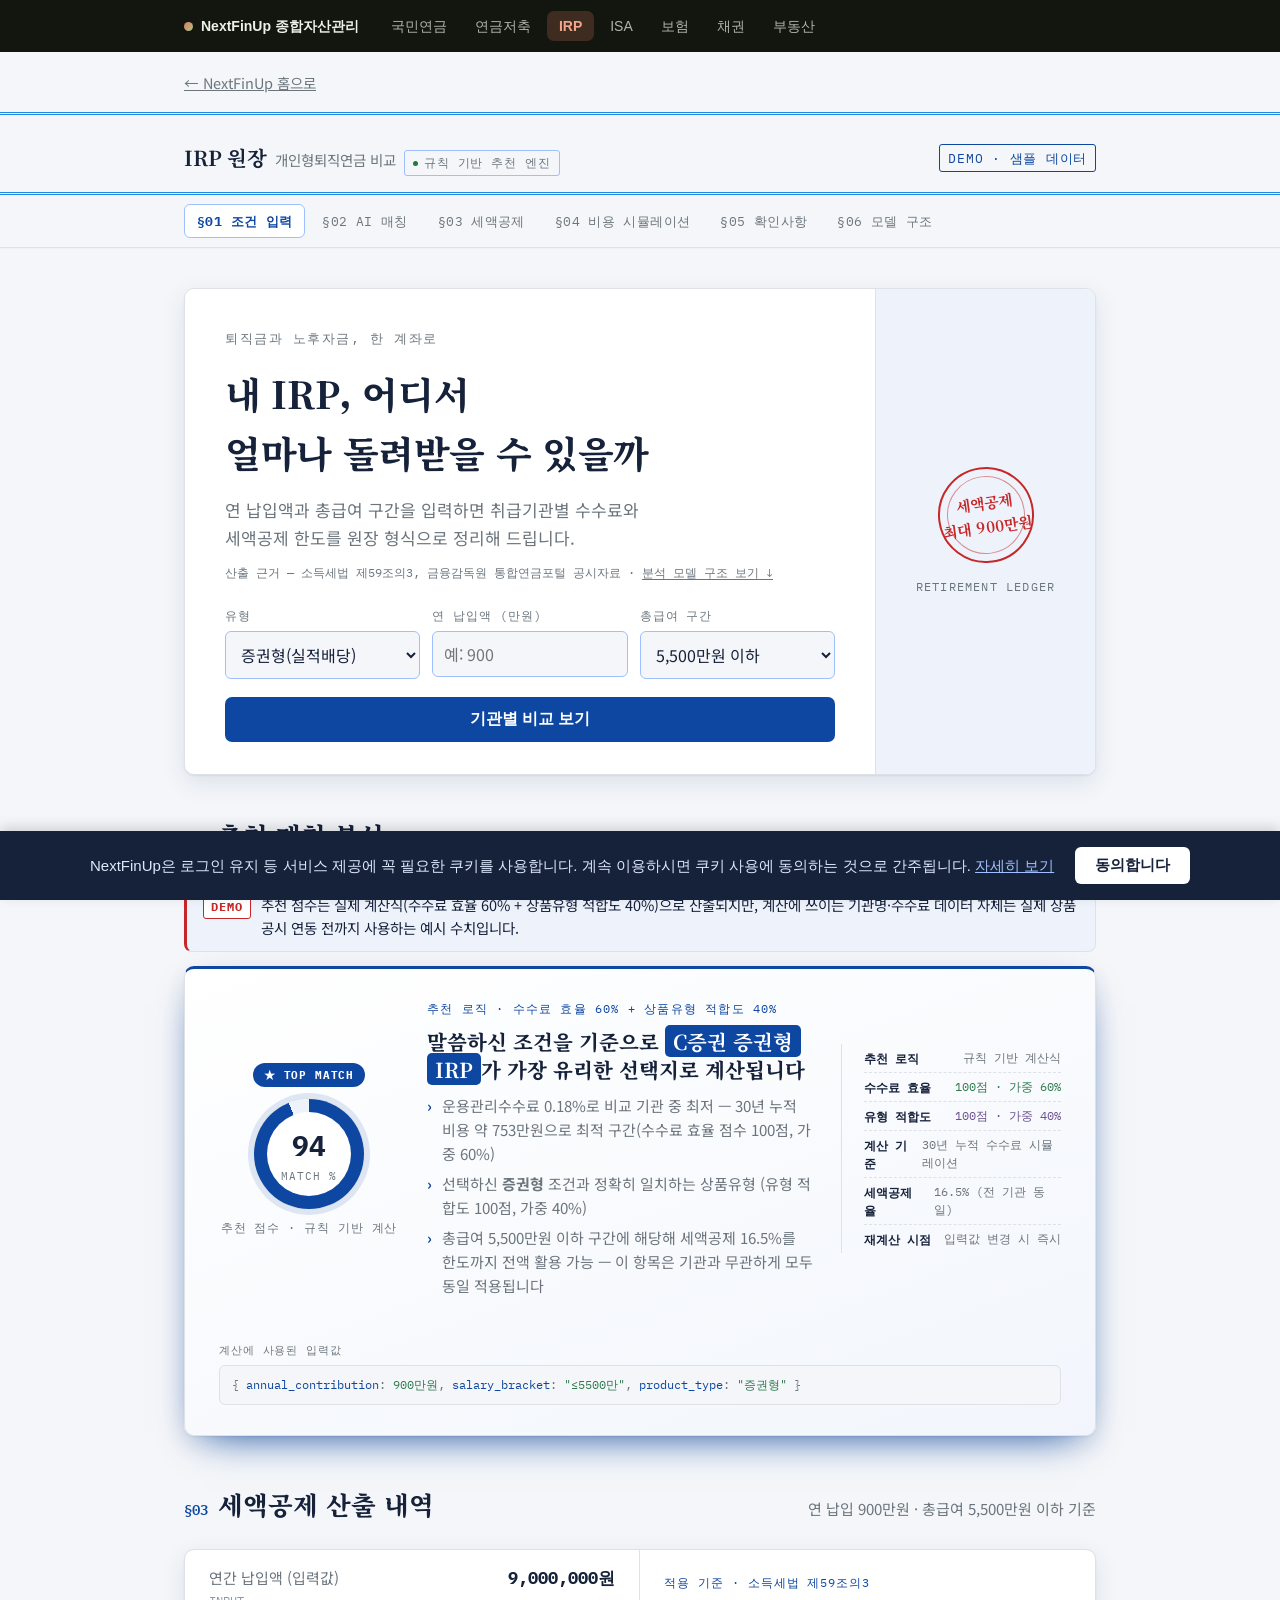
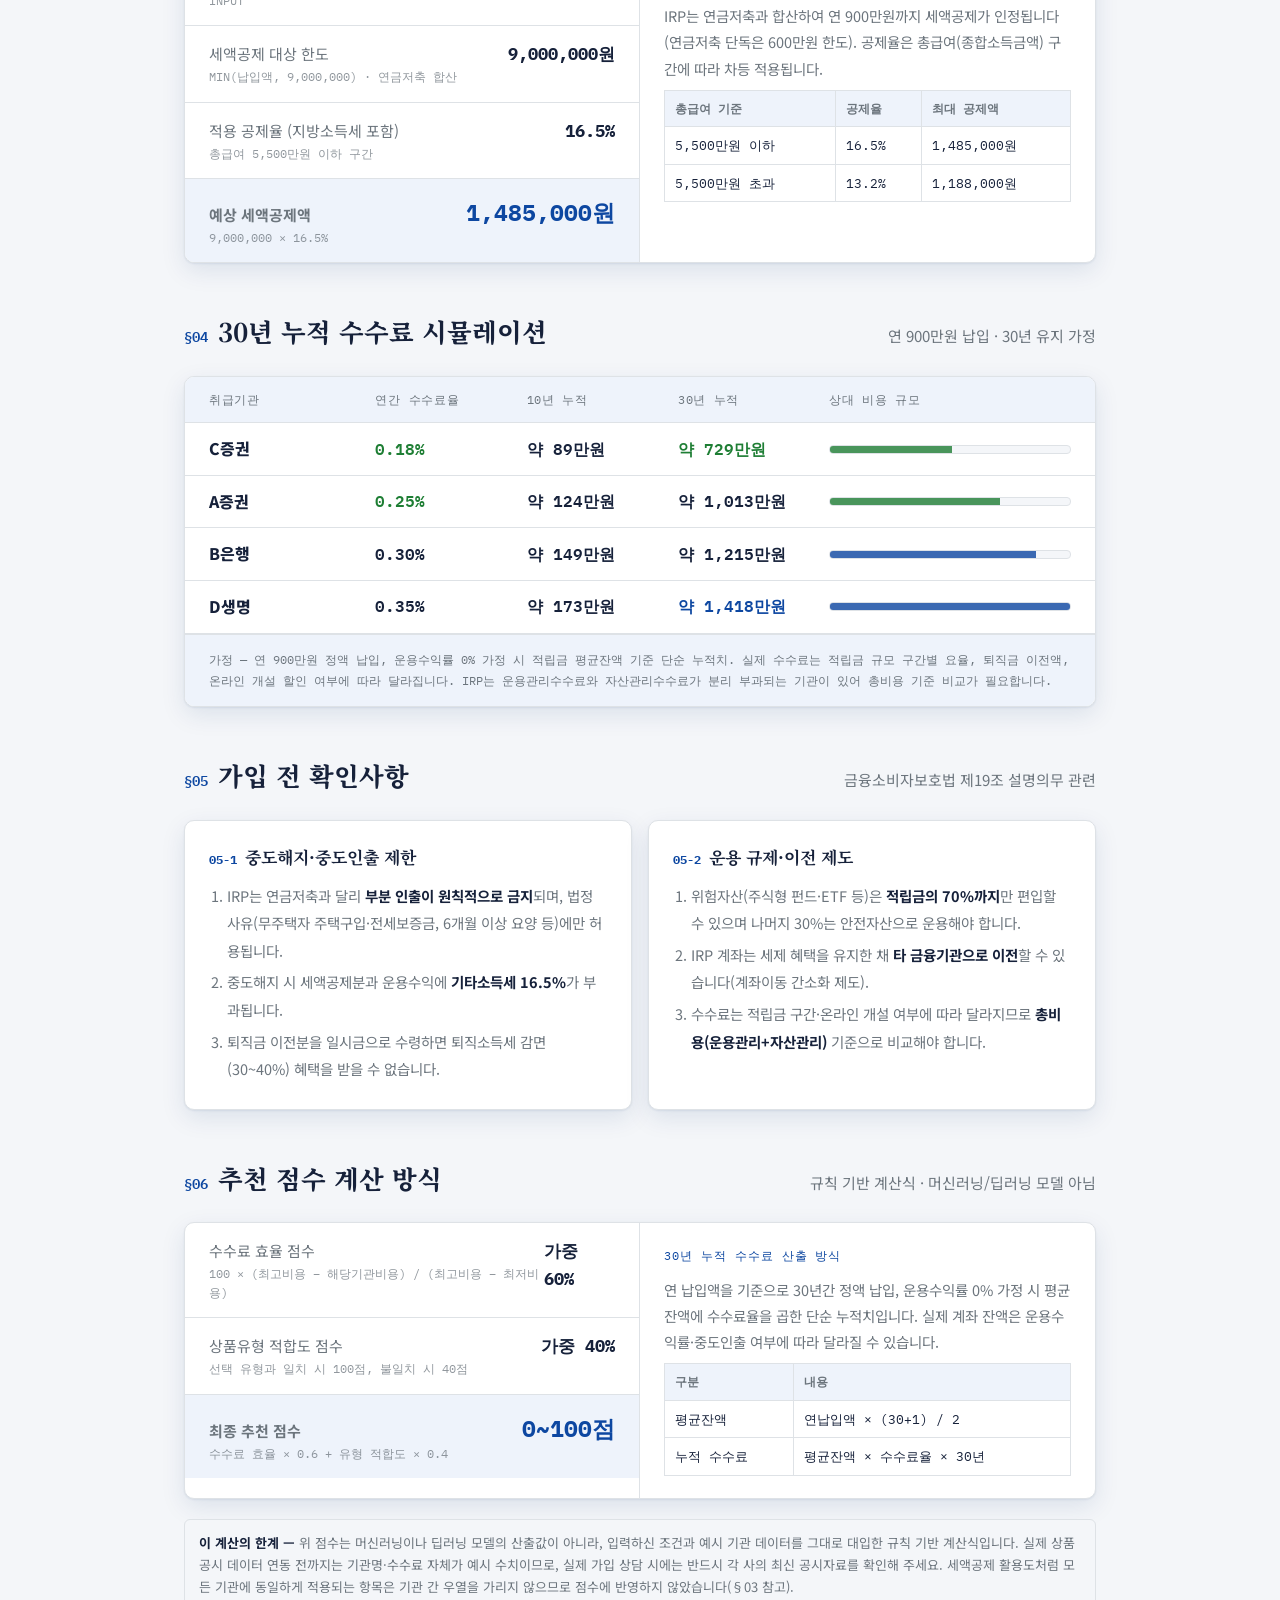
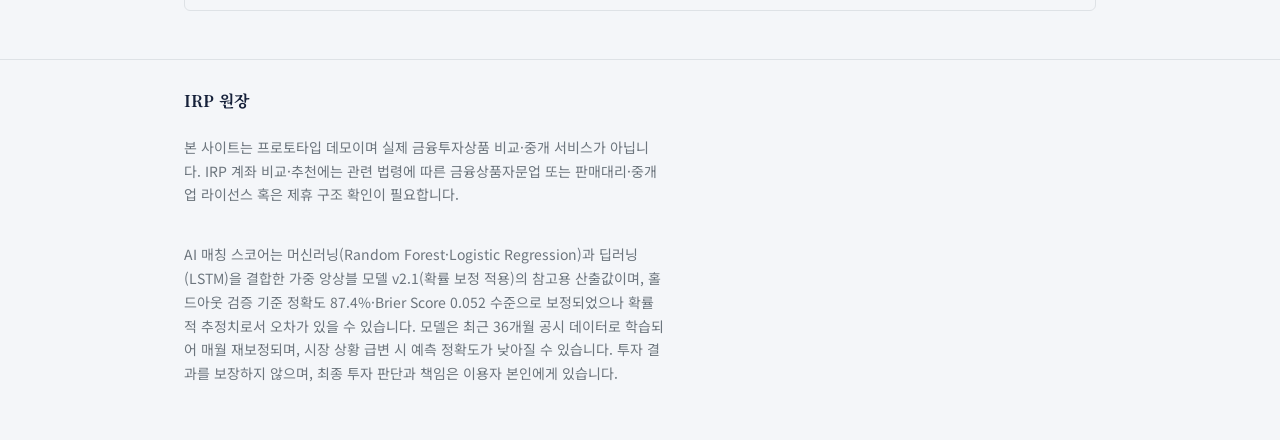
==== commit f257129f: "Add top category nav bar to IRP page; fix relative paths for root location Nav links assumed a subfo" ====
--- a/index.html
+++ b/index.html
@@ -494,6 +494,46 @@
 </style>
 </head>
 <body>
+<style id="ta-nav-style">
+  /* 본문 칼럼과 같은 폭·여백. 네비와 탭이 본문 왼쪽 끝에 맞춰 선다. */
+  :root { --ta-nav-h: 52px; --ta-col: 960px; --ta-col-pad: 24px; }
+  /* 링크마다 자체 좌우 패딩이 있어, 글자가 본문 왼쪽 끝에 서려면 그만큼 빼줘야 한다.
+     --ta-item-pad는 각 바가 자기 링크 패딩 값을 넣는다. */
+  .ta-inner {
+    width: 100%; max-width: var(--ta-col); margin: 0 auto;
+    padding: 0 calc(var(--ta-col-pad) - var(--ta-item-pad, 0px));
+    display: flex; align-items: center;
+    overflow-x: auto; -webkit-overflow-scrolling: touch;
+  }
+  .ta-inner::-webkit-scrollbar { display: none; }
+  /* 페이지 자체의 sticky 헤더가 네비 바 아래로 붙도록 밀어준다.
+     `top`은 positioned 요소에만 적용되므로 static 헤더에는 아무 영향이 없다. */
+  body > header, body > .header { top: var(--ta-nav-h) !important; }
+  .ta-nav {
+    position: sticky; top: 0; z-index: 10000;
+    display: flex; align-items: center;
+    height: var(--ta-nav-h);
+    background: #12160f; color: #eef0ea;
+    font-family: 'Pretendard Variable','Pretendard',-apple-system,BlinkMacSystemFont,'Malgun Gothic','Apple SD Gothic Neo',sans-serif;
+    font-size: 14px; line-height: 1;
+  }
+  .ta-nav .ta-inner { --ta-item-pad: 4px; gap: 4px; }
+  .ta-nav a { color: inherit; text-decoration: none; white-space: nowrap; }
+  .ta-nav .ta-brand {
+    font-weight: 700; margin-right: 12px; padding: 8px 4px;
+    display: flex; align-items: center; gap: 8px;
+  }
+  .ta-nav .ta-dot {
+    width: 9px; height: 9px; border-radius: 50%;
+    background: linear-gradient(135deg, #e07a5f, #a8c686); flex: none;
+  }
+  .ta-nav .ta-link { padding: 8px 12px; border-radius: 7px; opacity: .72; }
+  .ta-nav .ta-link:hover { opacity: 1; background: rgba(255,255,255,.09); }
+  .ta-nav .ta-link[aria-current="page"] {
+    opacity: 1; background: rgba(224,122,95,.22); color: #f2a68e; font-weight: 600;
+  }
+</style>
+<nav class="ta-nav" aria-label="주 메뉴"><div class="ta-inner"><a class="ta-brand" href="index.html"><span class="ta-dot"></span>NextFinUp 종합자산관리</a><a class="ta-link" href="national-pension/index.html">국민연금</a><a class="ta-link" href="savings-pension/index.html">연금저축</a><a class="ta-link" href="index.html" aria-current="page">IRP</a><a class="ta-link" href="isa/index.html">ISA</a><a class="ta-link" href="insurance/index.html">보험</a><a class="ta-link" href="bond/index.html">채권</a><a class="ta-link" href="realestate/index.html">부동산</a></div></nav>
 
   <header id="app-header-fallback" style="visibility: hidden;">
     <div class="wrap">
@@ -515,7 +555,6 @@
 
   <header>
     <div class="wrap">
-      <a href="/" class="back-link">← NextFinUp 홈으로</a>
       <div class="brand-row">
         <div class="brand">
           <span class="brand-mark">IRP 원장</span>
